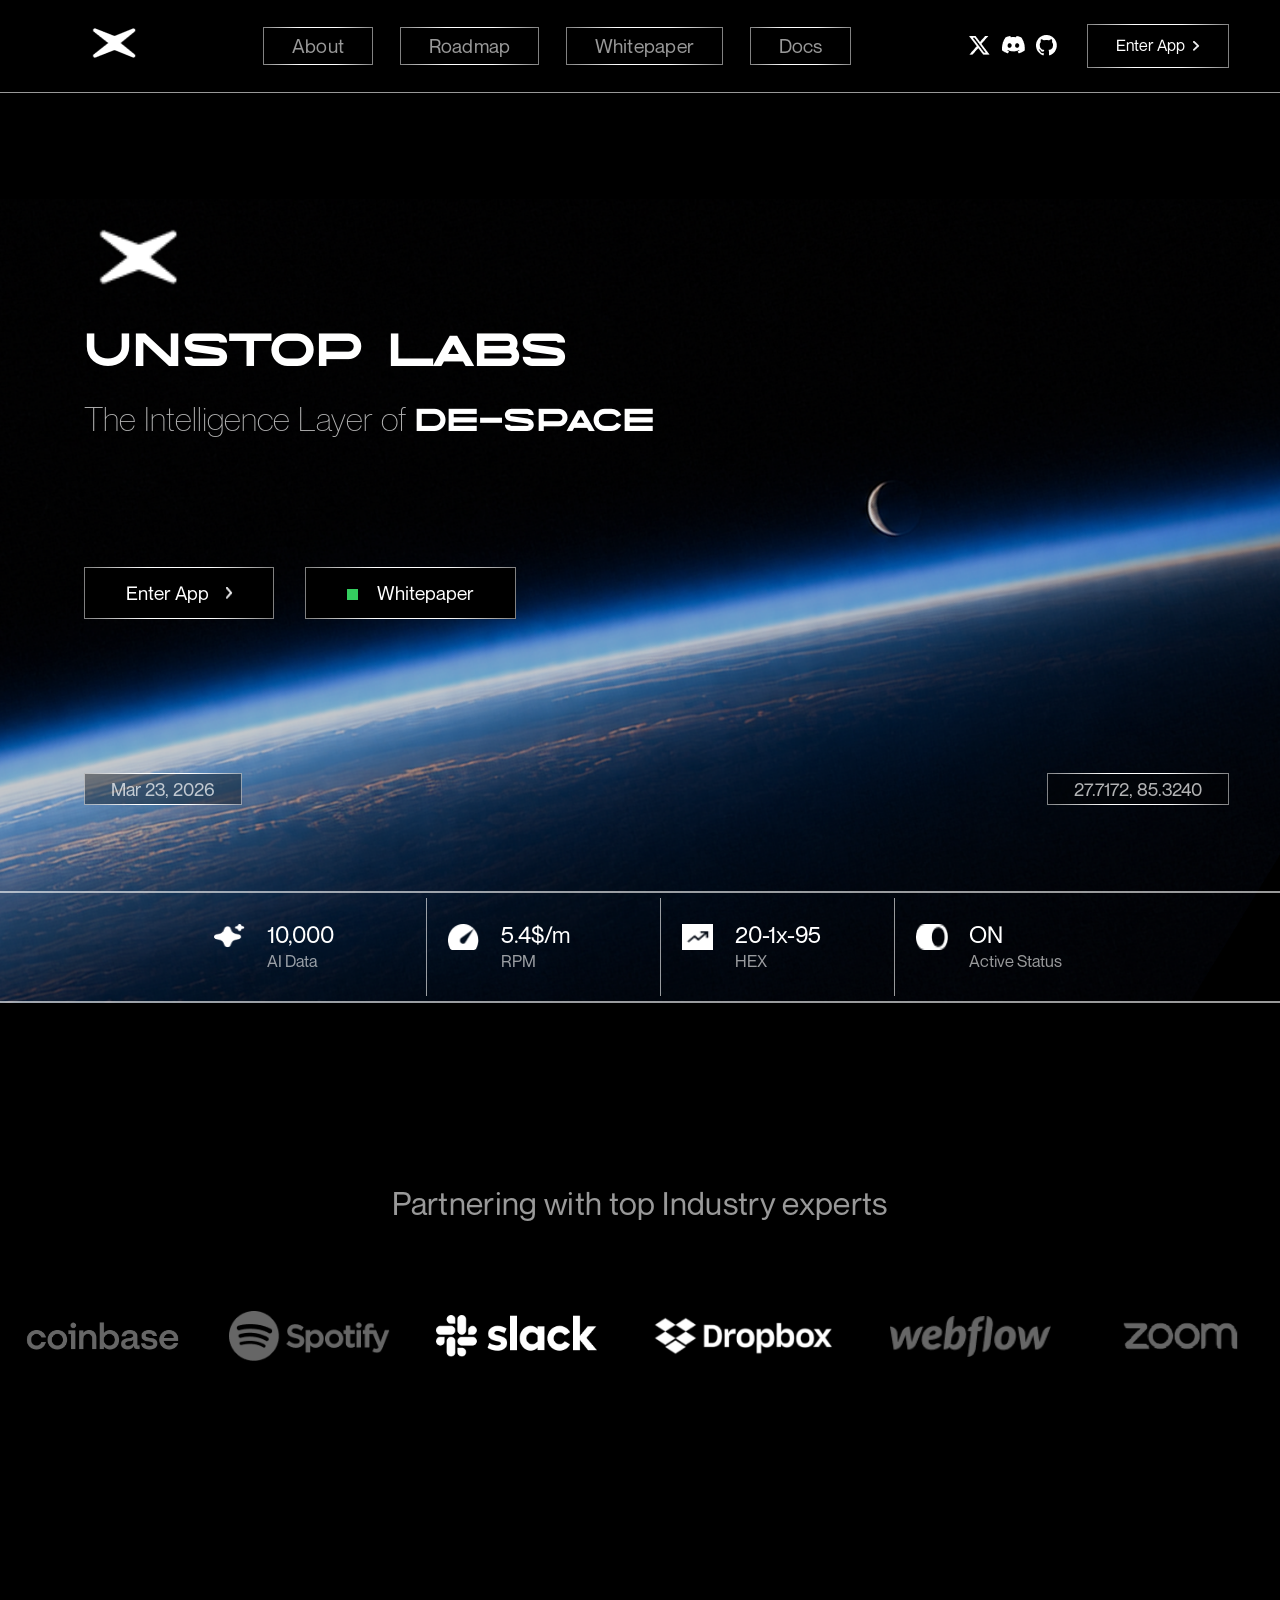
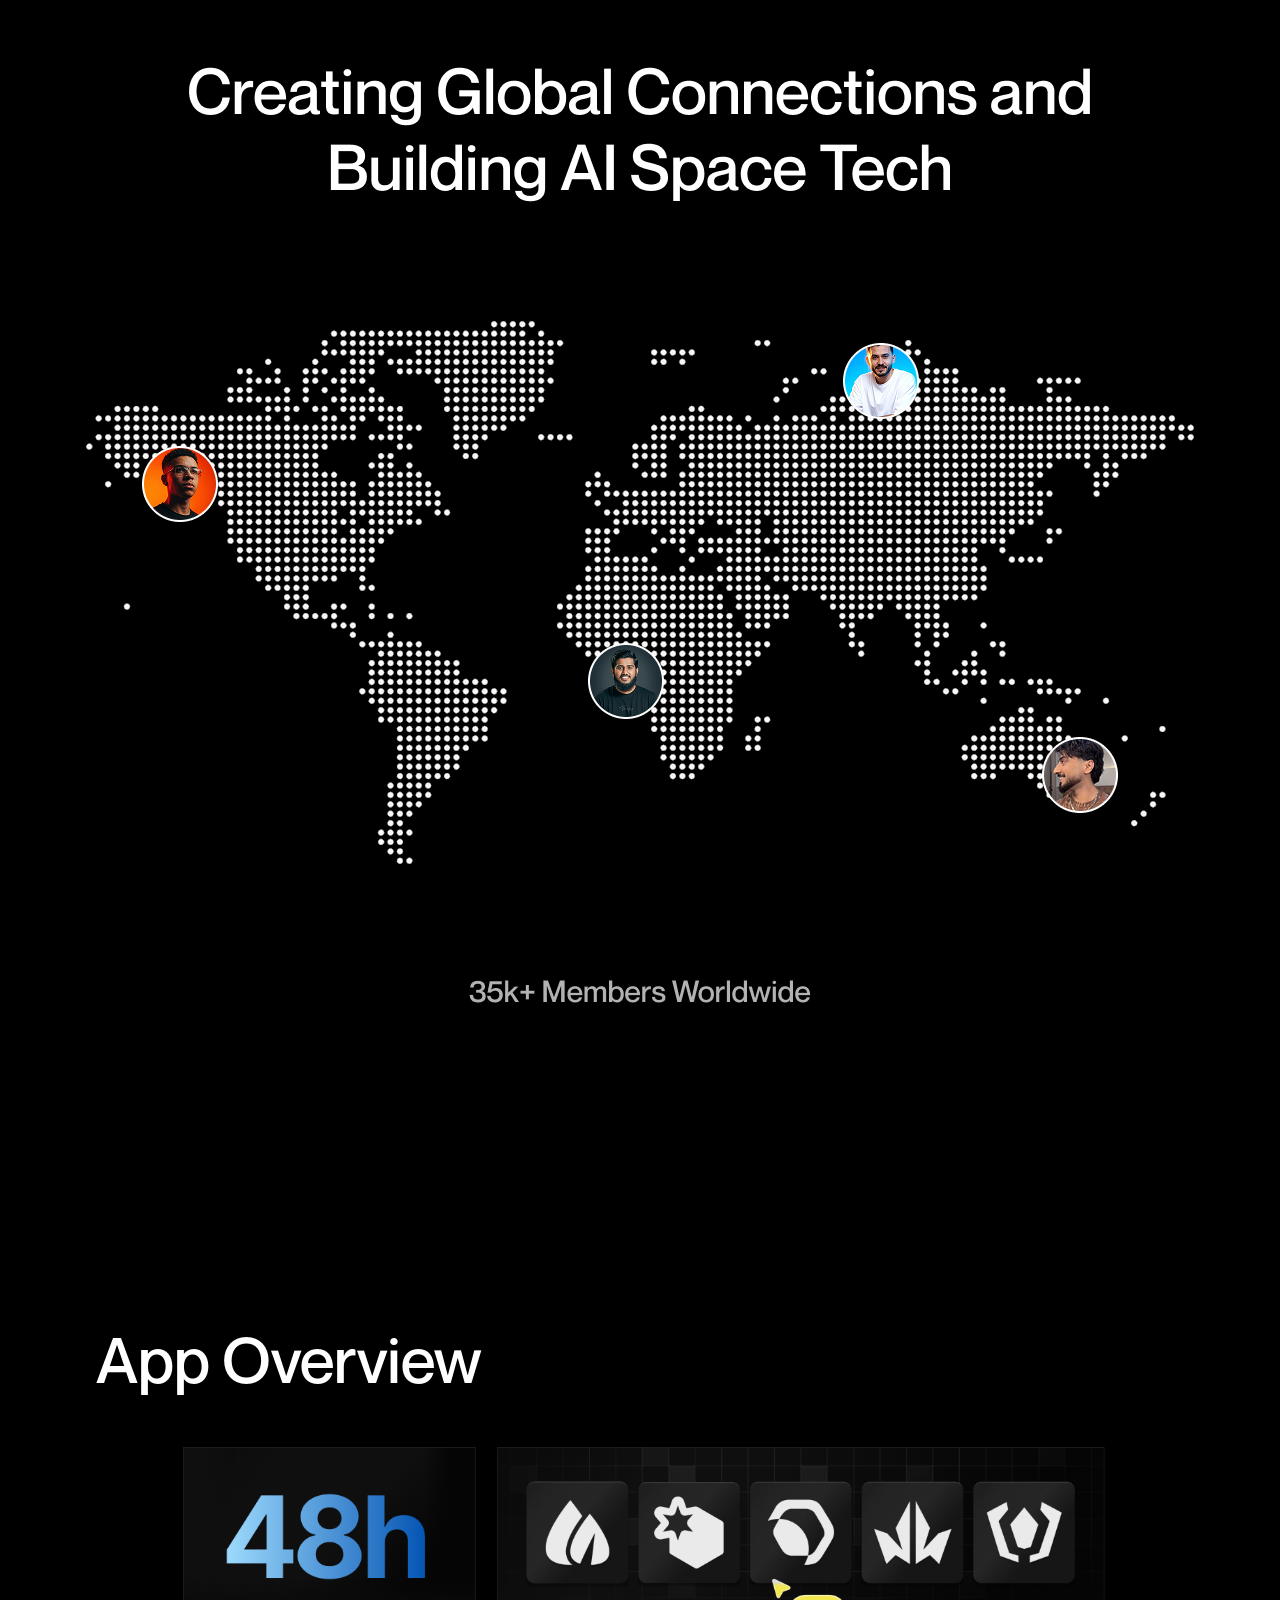
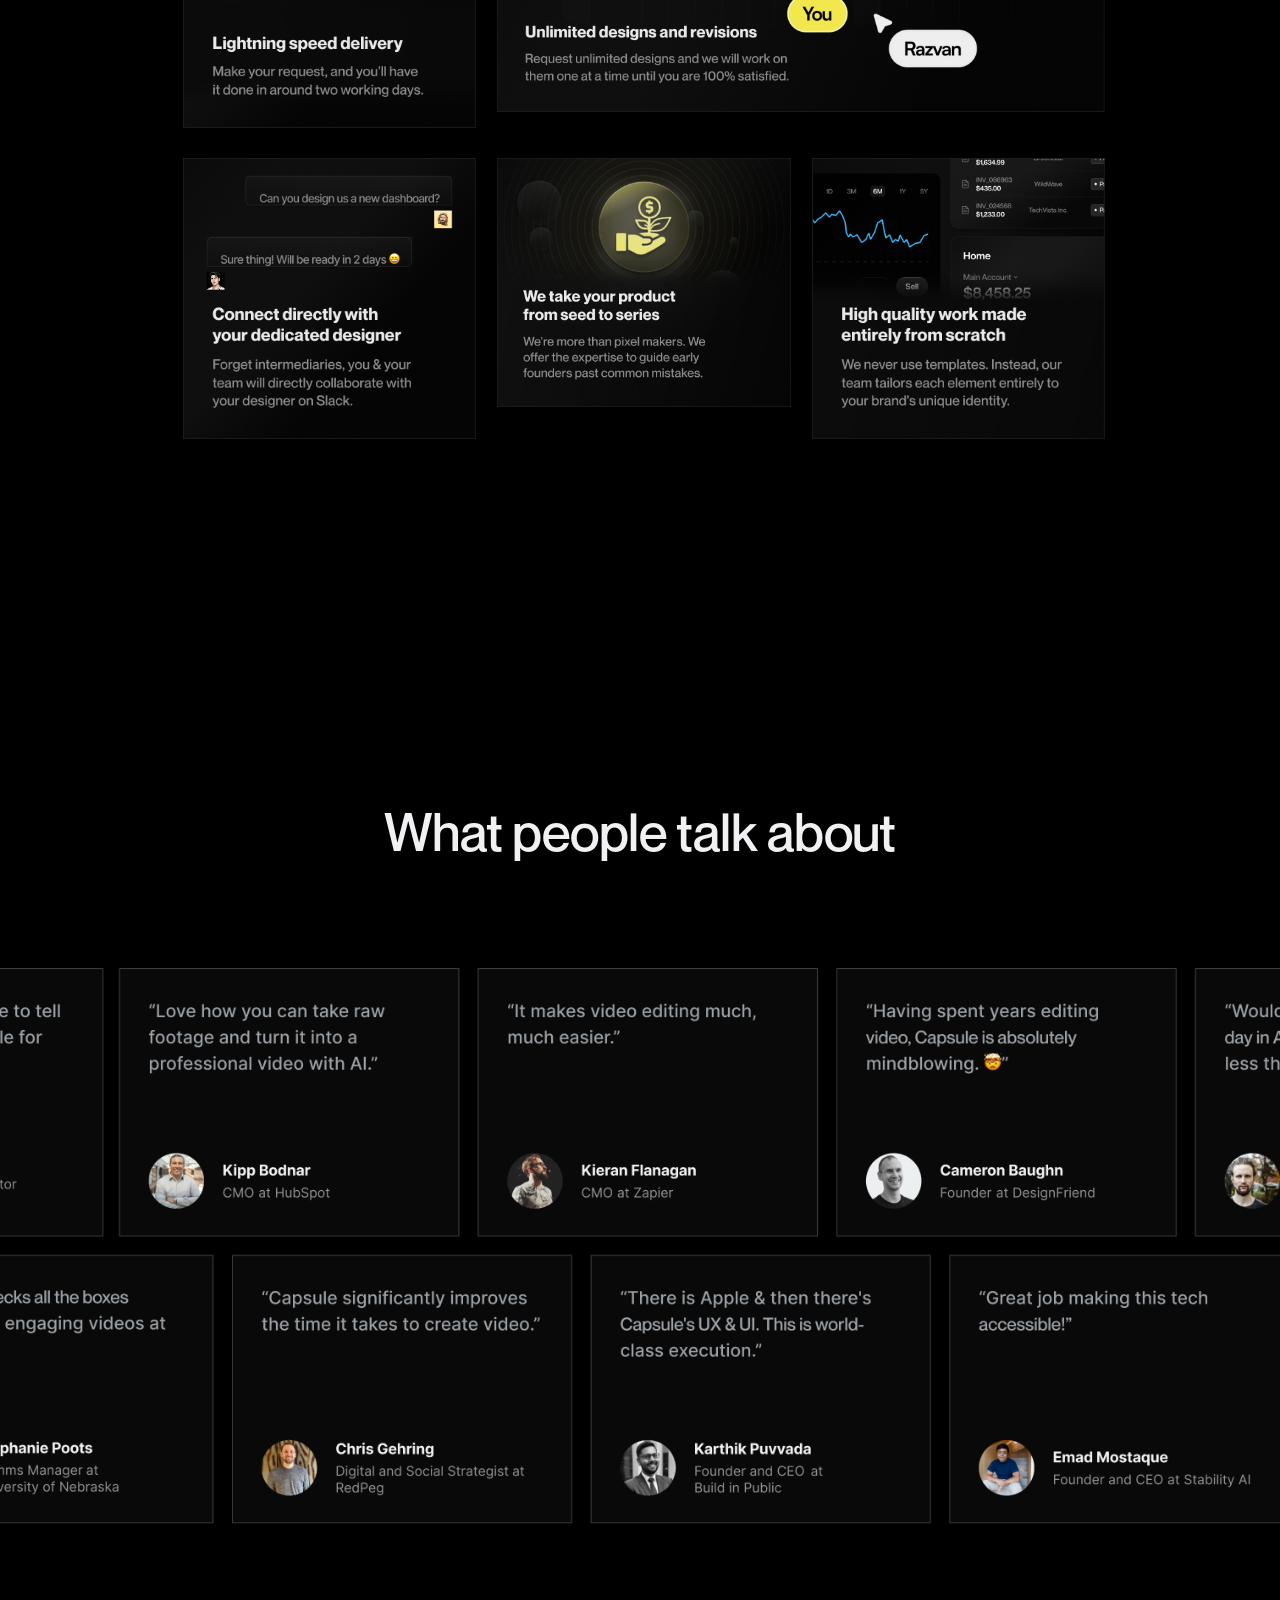
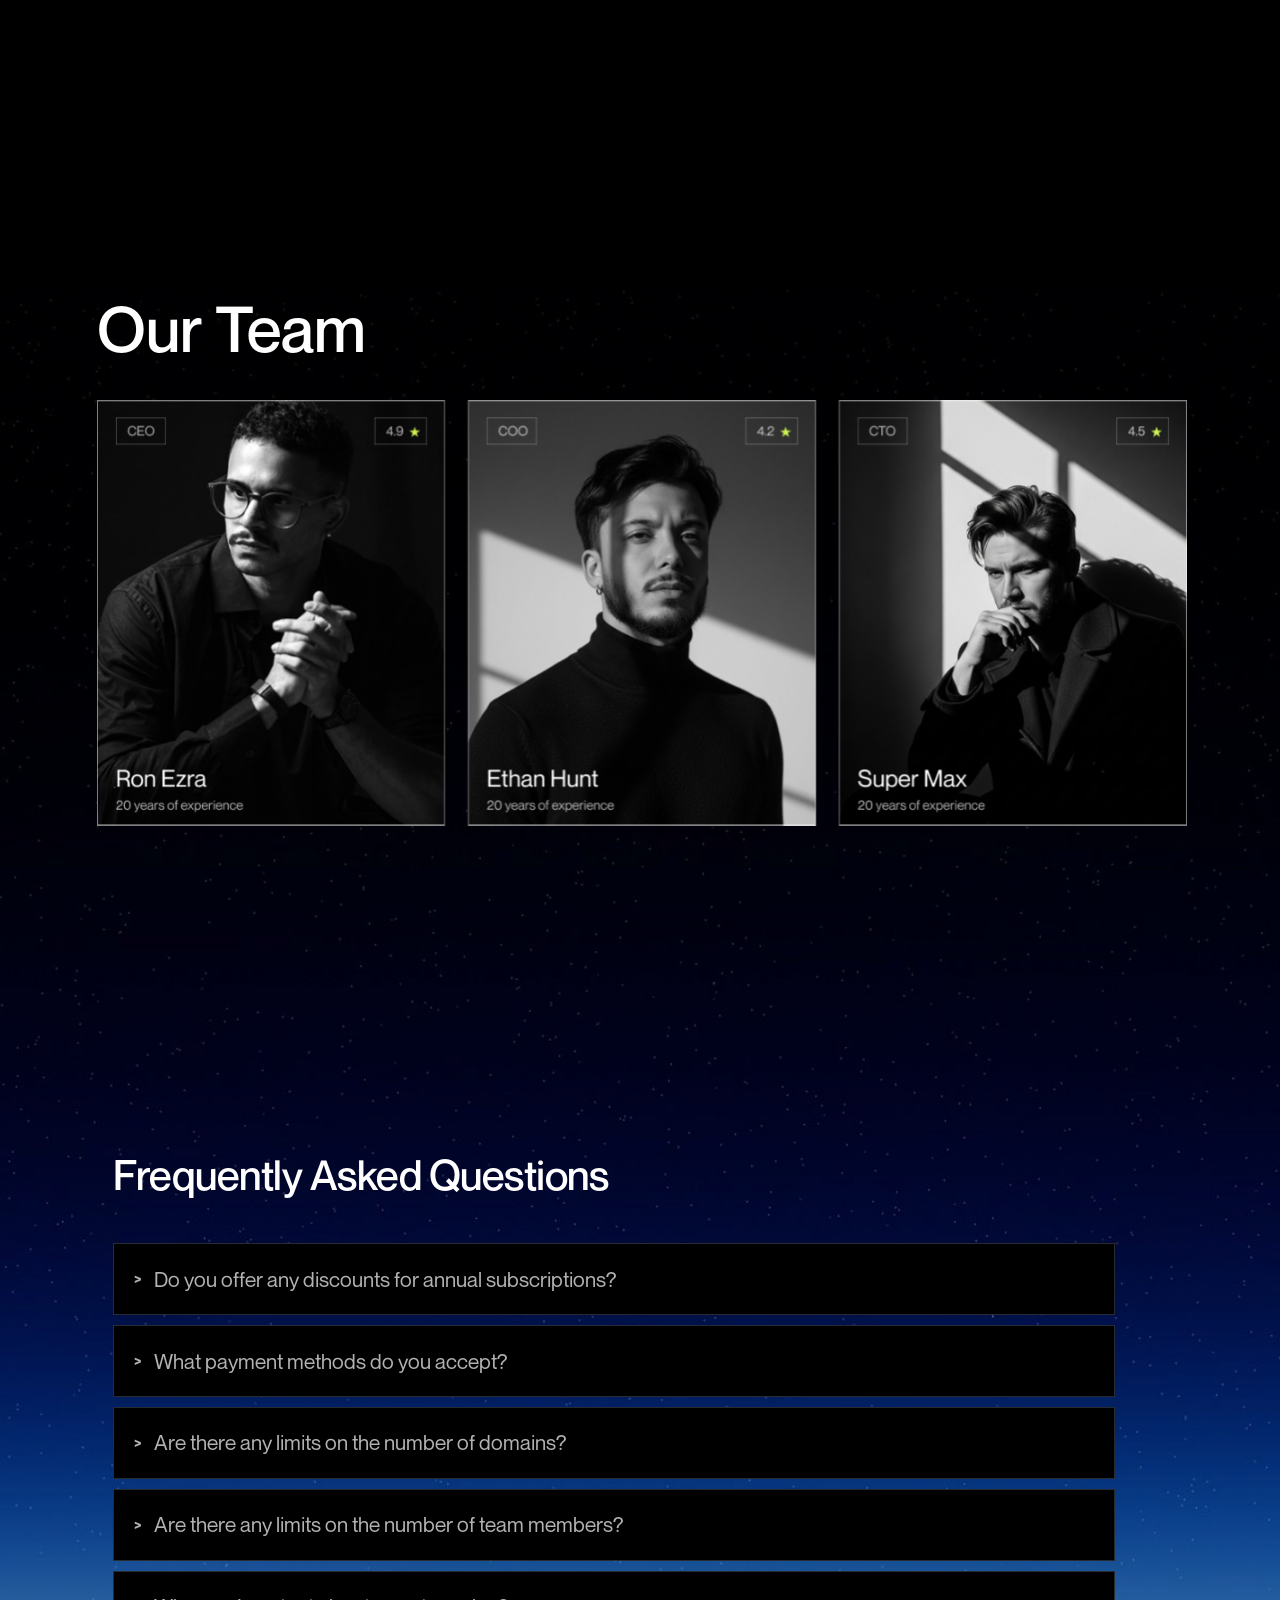
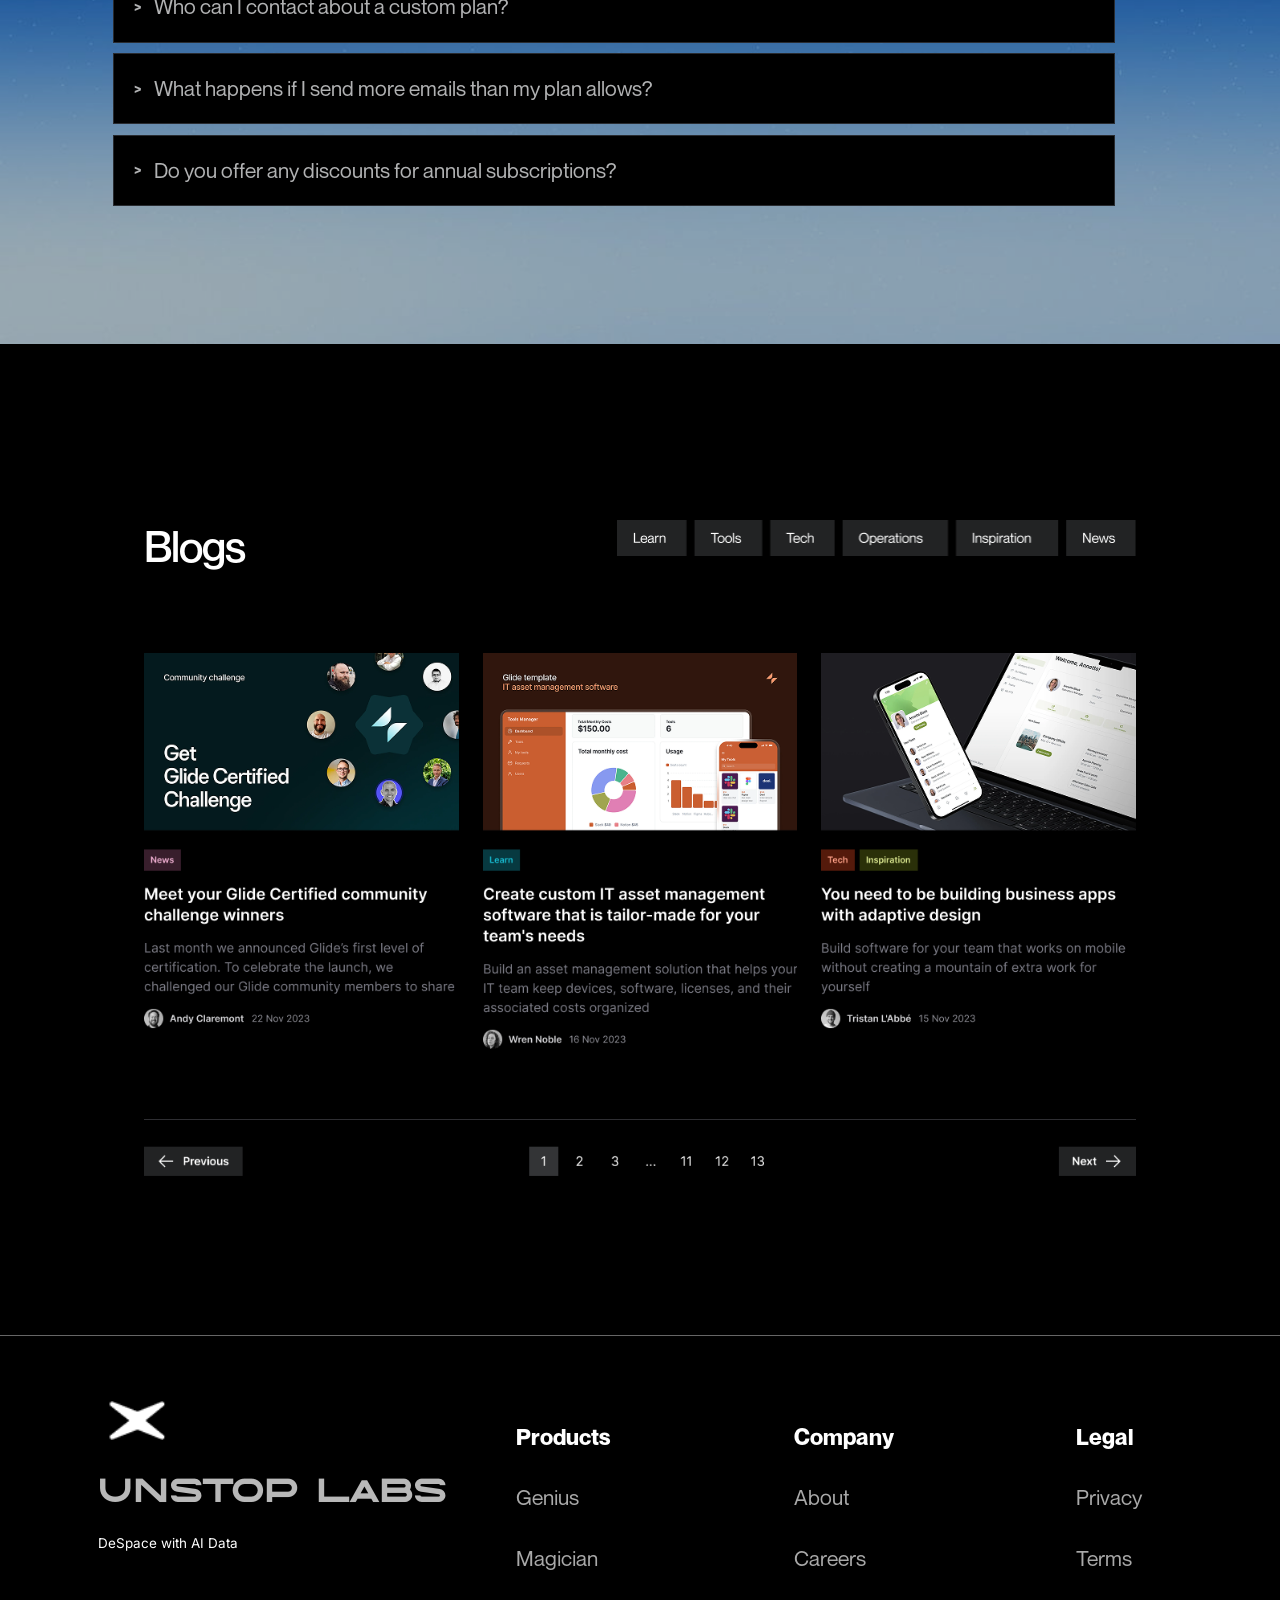
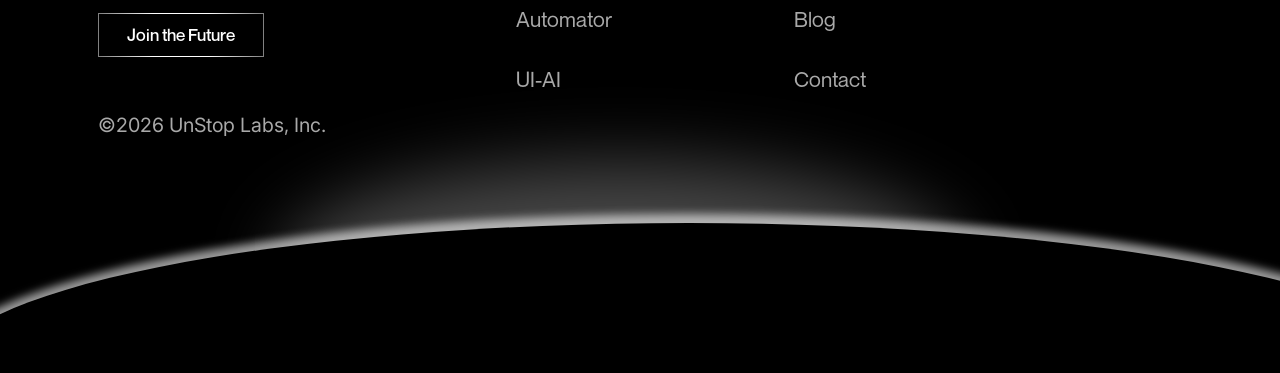
==== index.html @ df46a2b0 "Commit roadmap.html after building for both mobile and large screens" ====
<!doctype html>
<html lang="en">
  <head>
    <meta charset="UTF-8" />
    <meta name="viewport" content="width=device-width, initial-scale=1.0" />
    <link rel="stylesheet" href="./css/fonts.css" />
    <link rel="stylesheet" href="./css/styles.css" />
    <link rel="preconnect" href="https://fonts.googleapis.com" />
    <link rel="preconnect" href="https://fonts.gstatic.com" crossorigin />
    <link
      href="https://fonts.googleapis.com/css2?family=Inter:ital,opsz,wght@0,14..32,100..900;1,14..32,100..900&display=swap"
      rel="stylesheet"
    />
    <title>Unstop Labs</title>
  </head>
  <body>
    <header>
      <nav>
        <div class="nav-mobile">
          <span class="icon-hamburger"
            ><img src="/assets/icons/menu.png" alt=""
          /></span>
          <p class="brand-name">UNSTOP LABS</p>
        </div>
        <div class="nav-desktop">
          <div>
            <img class="logo" src="/assets/icons/logo.png" alt="" />
          </div>

          <ul class="container-link">
            <li class="link"><a href="/about.html">About</a></li>
            <li class="link"><a href="/roadmap.html">Roadmap</a></li>
            <li class="link"><a href="/whitepaper.html">Whitepaper</a></li>
            <li class="link"><a href="/docs.html">Docs</a></li>
          </ul>

          <div class="container-control">
            <ul class="container-social">
              <li>
                <img src="/assets/icons/twitter.png" alt="" />
              </li>
              <li>
                <img src="/assets/icons/discord.png" alt="" />
              </li>
              <li>
                <img src="/assets/icons/github.png" alt="" />
              </li>
            </ul>

            <button>
              <span class="text">Enter App</span>
              <span><img src="/assets/icons/arrow-right.png" alt="" /></span>
            </button>
          </div>
        </div>
      </nav>
    </header>

    <main>
      <section class="section-hero">
        <div class="intro">
          <span>
            <img class="logo" src="/assets/icons/logo.png" alt="" />
          </span>

          <div class="intro-text">
            <p class="brand-name">Unstop Labs</p>
            <h1 class="description m-0">
              <span class="part-first">The Intelligence Layer of </span
              ><span class="part-second">DE-SPACE</span>
            </h1>
          </div>
        </div>

        <div class="container-link">
          <button>
            <span class="text">Enter App</span>
            <img src="/assets/icons/arrow-right.png" alt="" />
          </button>

          <a href="#">
            <span class="rectangle"></span>
            <span class="text">Whitepaper</span>
          </a>
        </div>

        <div class="info">
          <p class="info-date m-0">Mar 23, 2026</p>
          <p class="info-location m-0">27.7172, 85.3240</p>
        </div>

        <hr />
        <div class="data">
          <div class="data-info border-info-bottom">
            <img class="icon-star" src="/assets/icons/star.png" alt="" />
            <div>
              <p class="value">10,000</p>
              <p class="title">AI Data</p>
            </div>
          </div>

          <div class="data-info border-info-left border-info-bottom">
            <img class="icon-meter" src="/assets/icons/meter.png" alt="" />
            <div>
              <p class="value">5.4$/m</p>
              <p class="title">RPM</p>
            </div>
          </div>

          <div class="data-info border-info-left">
            <img class="icon-graph" src="/assets/icons/graph.png" alt="" />
            <div>
              <p class="value">20-1x-95</p>
              <p class="title">HEX</p>
            </div>
          </div>

          <div class="data-info border-info-left">
            <img class="icon-toggle" src="/assets/icons/toggle.png" alt="" />
            <div>
              <p class="value">ON</p>
              <p class="title">Active Status</p>
            </div>
          </div>
        </div>

        <hr />
      </section>

      <section class="info-partners">
        <h2>Partnering with top Industry experts</h2>

        <div class="partners">
          <div>
            <div class="opacity-4">
              <img src="/assets/icons/logo-coinbase.png" alt="" />
            </div>
            <div class="opacity-4">
              <img src="/assets/icons/logo-spotify.png" alt="" />
            </div>
            <div>
              <img src="/assets/icons/logo-slack.png" alt="" />
            </div>
            <div class="logo-dropbox">
              <img src="/assets/icons/logo-dropbox.png" alt="" />
            </div>
            <div class="opacity-4">
              <img src="/assets/icons/logo-webflow.png" alt="" />
            </div>
            <div class="opacity-4">
              <img src="/assets/icons/logo-zoom.png" alt="" />
            </div>
          </div>
        </div>
      </section>

      <section class="info-members">
        <div class="img-container">
          <img src="/assets/images/map-large.png" alt="" />
        </div>
      </section>

      <section class="app-overview">
        <h2>App Overview</h2>

        <div>
          <div class="img-container box-1">
            <img src="/assets/images/image-1.png" alt="" />
          </div>
          <div class="img-container box-2">
            <img src="/assets/images/image-5.png" alt="" />
          </div>
          <div class="img-container box-3">
            <img src="/assets/images/image-2.png" alt="" />
          </div>
          <div class="img-container box-4">
            <img src="/assets/images/image-4.png" alt="" />
          </div>
          <div class="img-container box-5">
            <img src="/assets/images/image-3.png" alt="" />
          </div>
        </div>
      </section>

      <section class="testimonials">
        <h2>What people talk about</h2>

        <div class="img-small">
          <img src="/assets/images/testimonials-mobile.png" alt="" />
        </div>

        <div class="img-large">
          <img src="/assets/images/testimonials-desktop.png" alt="" />
        </div>
      </section>

      <div class="bg-img-container">
        <section class="team">
          <h2>Our Team</h2>

          <div class="img-large">
            <img src="/assets/images/group-desktop.png" alt="" />
          </div>

          <div class="img-small">
            <img src="/assets/images/group-mobile.png" alt="" />
          </div>
        </section>

        <section class="faq">
          <h2>Frequently Asked Questions</h2>

          <div class="questions">
            <details>
              <summary>
                Do you offer any discounts for annual subscriptions?
              </summary>
              <p>
                Lorem ipsum dolor sit amet, consectetur adipiscing elit. In
                accumsan molestie ipsum sed venenatis. Ut nisl nisl, volutpat
                eget rhoncus in, bibendum id urna.
              </p>
            </details>

            <details>
              <summary>What payment methods do you accept?</summary>
              <p>
                Lorem ipsum dolor sit amet, consectetur adipiscing elit. In
                accumsan molestie ipsum sed venenatis. Ut nisl nisl, volutpat
                eget rhoncus in, bibendum id urna.
              </p>
            </details>

            <details>
              <summary>Are there any limits on the number of domains?</summary>
              <p>
                Lorem ipsum dolor sit amet, consectetur adipiscing elit. In
                accumsan molestie ipsum sed venenatis. Ut nisl nisl, volutpat
                eget rhoncus in, bibendum id urna.
              </p>
            </details>

            <details>
              <summary>
                Are there any limits on the number of team members?
              </summary>
              <p>
                Lorem ipsum dolor sit amet, consectetur adipiscing elit. In
                accumsan molestie ipsum sed venenatis. Ut nisl nisl, volutpat
                eget rhoncus in, bibendum id urna.
              </p>
            </details>

            <details>
              <summary>Who can I contact about a custom plan?</summary>
              <p>
                Lorem ipsum dolor sit amet, consectetur adipiscing elit. In
                accumsan molestie ipsum sed venenatis. Ut nisl nisl, volutpat
                eget rhoncus in, bibendum id urna.
              </p>
            </details>

            <details>
              <summary>
                What happens if I send more emails than my plan allows?
              </summary>
              <p>
                Lorem ipsum dolor sit amet, consectetur adipiscing elit. In
                accumsan molestie ipsum sed venenatis. Ut nisl nisl, volutpat
                eget rhoncus in, bibendum id urna.
              </p>
            </details>

            <details>
              <summary>
                Do you offer any discounts for annual subscriptions?
              </summary>
              <p>
                Lorem ipsum dolor sit amet, consectetur adipiscing elit. In
                accumsan molestie ipsum sed venenatis. Ut nisl nisl, volutpat
                eget rhoncus in, bibendum id urna.
              </p>
            </details>
          </div>
        </section>
      </div>

      <section class="blogs">
        <div class="header">
          <h2>Blogs</h2>

          <div class="img-blog-nav">
            <img src="/assets/images/img-blog-nav.png" alt="" />
          </div>
        </div>

        <div class="blogs-img-container">
          <div><img src="/assets/images/blog3.png" alt="" /></div>
          <div><img src="/assets/images/blog2.png" alt="" /></div>
          <div><img src="/assets/images/blog1.png" alt="" /></div>
        </div>

        <div class="img-link">
          <img src="/assets/images/img-num-links.png" alt="" />
        </div>

        <div class="img-link-desktop">
          <img src="/assets/images/img-pagination.png" alt="" />
        </div>
      </section>
    </main>

    <footer>
      <section>
        <div class="brand-info">
          <div>
            <img class="logo" src="/assets/icons/logo.png" alt="" />
          </div>

          <p class="brand-name">UNSTOP Labs</p>
          <p class="intro font-inter">DeSpace with AI Data</p>

          <a href="#" class="link-join">Join the Future</a>
          <p class="info-copyright font-inter">©2026 UnStop Labs, Inc.</p>
        </div>

        <div class="mobile-links">
          <a href="/about">About</a>
          <a href="/roadmap">Roadmap</a>
          <a href="/whitepaper">Whitepaper</a>
          <a href="/docs">Docs</a>
        </div>

        <section class="desktop-links">
          <div>
            <p>Products</p>
            <ul>
              <li><a href="#">Genius</a></li>
              <li><a href="#">Magician</a></li>
              <li><a href="#">Automator</a></li>
              <li><a href="#">UI-AI</a></li>
            </ul>
          </div>

          <div>
            <p>Company</p>
            <ul>
              <li><a href="#">About</a></li>
              <li><a href="#">Careers</a></li>
              <li><a href="#">Blog</a></li>
              <li><a href="#">Contact</a></li>
            </ul>
          </div>

          <div>
            <p>Legal</p>
            <ul>
              <li><a href="#">Privacy</a></li>
              <li><a href="#">Terms</a></li>
            </ul>

            <div>
              <span>
                <img src="" alt="" />
              </span>
              <span>
                <img src="" alt="" />
              </span>
            </div>
          </div>
        </section>
      </section>

      <div class="circle"></div>
      <div class="overlap-circle"></div>
    </footer>
  </body>
</html>
---- css/fonts.css ----
/* Neue Montreal Font Family */
/* Bold */
@font-face {
  font-family: "Neue Montreal";
  src: url("/assets/fonts/NeueMontreal/NeueMontreal-Bold.otf")
    format("opentype");
  font-weight: bold;
  font-style: normal;
  font-display: swap;
}

/* Bold Italic */
@font-face {
  font-family: "Neue Montreal";
  src: url("/assets/fonts/NeueMontreal/NeueMontreal-BoldItalic.otf")
    format("opentype");
  font-weight: bold;
  font-style: italic;
  font-display: swap;
}

/* Italic */
@font-face {
  font-family: "Neue Montreal";
  src: url("/assets/fonts/NeueMontreal/NeueMontreal-Italic.otf")
    format("opentype");
  font-weight: normal;
  font-style: italic;
  font-display: swap;
}

/* Light */
@font-face {
  font-family: "Neue Montreal";
  src: url("/assets/fonts/NeueMontreal/NeueMontreal-Light.otf")
    format("opentype");
  font-weight: 300;
  font-style: normal;
  font-display: swap;
}

/* Light Italic */
@font-face {
  font-family: "Neue Montreal";
  src: url("/assets/fonts/NeueMontreal/NeueMontreal-LightItalic.otf")
    format("opentype");
  font-weight: 300;
  font-style: italic;
  font-display: swap;
}

/* Medium */
@font-face {
  font-family: "Neue Montreal";
  src: url("/assets/fonts/NeueMontreal/NeueMontreal-Medium.otf")
    format("opentype");
  font-weight: 500;
  font-style: normal;
  font-display: swap;
}

/* Medium Italic */
@font-face {
  font-family: "Neue Montreal";
  src: url("/assets/fonts/NeueMontreal/NeueMontreal-MediumItalic.otf")
    format("opentype");
  font-weight: 500;
  font-style: italic;
  font-display: swap;
}

/* Regular */
@font-face {
  font-family: "Neue Montreal";
  src: url("/assets/fonts/NeueMontreal/NeueMontreal-Regular.otf")
    format("opentype");
  font-weight: normal;
  font-style: normal;
  font-display: swap;
}
/* Regular */
@font-face {
  font-family: "EXCRATCH";
  src: url("/assets/fonts/EXCRATCH/EXCRATCH\ Bold.otf")
    format("opentype");
  font-weight: bold;
  font-style: normal;
  font-display: swap;
}
---- css/styles.css ----
*,
*::before,
*::after {
  box-sizing: border-box;
}

:root {
  font-size: 10px;
  --font-primary: "Neue Montreal", sans-serif;
  --font-secondary: "EXCRATCH", sans-serif;

  --color-white: rgba(255, 255, 255, 1);
  --color-black: rgba(0, 0, 0, 1);
}

body {
  background-color: var(--color-black);
  color: var(--color-white);
  margin: 0;
  padding: 0;
  font-family: var(--font-primary);
}

/* header start */
header {
  border-width: 0 0 0.6px 0;
  border-style: solid;
  border-color: rgba(255, 255, 255, 0.6);
  padding: 25px 19px;
}

.nav-mobile {
  display: flex;
  align-items: center;
  gap: 12px;
}

.nav-desktop {
  display: none;
}

nav .icon-hamburger {
  cursor: pointer;
}

nav ul {
  list-style-type: none;
  padding: 0;
  margin: 0;
}

.brand-name {
  font-family: var(--font-secondary);
  font-weight: bold;
  font-size: 2rem;
  color: var(--color-white);
  margin: 0;
}

nav .logo {
  width: 61.02px;
  height: 38.01px;
}

nav .container-link,
.container-social,
.container-control {
  display: flex;
  align-items: center;
}

nav .container-social {
  gap: 21.4px;
}
nav .container-link {
  gap: 26.88px;
}
nav .container-social {
  gap: 11.46px;
}
nav .container-control {
  gap: 30px;
}

nav .link a,
.container-control button,
.section-hero button,
.section-hero .container-link a,
.section-hero .info p,
footer a {
  font: var(--font-primary);
  padding: 6.49px 27.81px;
  border: 0.43px solid;
  border-image: linear-gradient(
      to right,
      rgba(255, 255, 255, 0.5),
      rgba(255, 255, 255, 1),
      rgba(255, 255, 255, 1),
      rgba(255, 255, 255, 0.5)
    )
    1;
}

nav .link a {
  text-decoration: none;
  font-size: 1.946rem;
  letter-spacing: 0.23px;
  color: rgba(255, 255, 255, 0.6);
}

.container-control button {
  font-size: 1.609rem;
  color: var(--color-white);
  background-color: transparent;
  line-height: 29.07px;
}

.container-control button .text,
.section-hero .container-link button .text {
  margin-right: 5px;
}

/* header end */

/* Main Section Start */

/* Hero Section */

.section-hero {
  margin: 32px 0 93px;
  background-image: url("/assets/images/space.png");
  background-repeat: no-repeat;
  background-size: cover;
  background-position: center top 0px;
}

.section-hero .logo {
  width: 66px;
  height: 41.11px;
}

.section-hero .brand-name {
  display: none;
  font-size: 4.887rem;
}

.section-hero .description {
  font-size: 3.333rem;
  display: flex;
  flex-direction: column;
  gap: 16px;
}

.section-hero .part-first {
  font-weight: 300;
  color: rgba(255, 255, 255, 0.7);
}

.section-hero .part-second {
  font-family: var(--font-secondary);
  font-weight: bold;
}

.section-hero .intro,
.section-hero .container-link,
.section-hero > .info {
  padding-left: 22px;
  padding-right: 22px;
}

.section-hero > .info {
  display: flex;
  justify-content: space-between;
  padding-top: 0;
  padding-bottom: 0;
  margin-bottom: 58.91px;
}

.section-hero .container-link {
  display: flex;
  gap: 13.3px;
  margin-top: 56px;
  margin-bottom: 109px;
  padding-top: 0;
  padding-bottom: 0;
}

.section-hero .intro-text {
  display: flex;
  flex-direction: column;
  gap: 23.18px;
  margin-top: 35.37px;
}

.section-hero .container-link button {
  margin-right: 13.3px;
  display: flex;
  gap: 12.66px;
  justify-content: center;
  align-items: center;
}

.section-hero .container-link a,
footer a {
  display: inline-block;
  text-decoration: none;
}

.section-hero .container-link button,
.section-hero .container-link a,
footer a {
  color: var(--color-white);
  background-color: transparent;
  font-size: 1.31rem;
  line-height: 2.418rem;
  padding: 5.27px 27.79px;
  border-width: 0.38px;
}

.section-hero .container-link button,
.section-hero .container-link a {
  background-color: var(--color-black);
}

.section-hero button img {
  width: 6.29px;
  height: 12.16px;
}

.section-hero .info p {
  font-size: 1.229rem;
  background-color: rgba(0, 0, 0, 0.4);
  color: rgba(255, 255, 255, 0.7);

  padding: 2.68px 16.69px;
  border-width: 0.37px;
}

.rectangle {
  display: inline-block;
  background-color: rgba(52, 206, 95, 1);
  border: none;
  margin-right: 14.9px;
  width: 7.51px;
  height: 7.51px;
}

.data,
.data .data-info {
  display: flex;
}

hr {
  border: 0.4px solid rgba(255, 255, 255, 0.6);
}

.data {
  justify-content: center;
  margin: 0 auto;
  gap: 40px;
  flex-wrap: wrap;
  gap: 0;
}

.data-info {
  gap: 21.93px;
  padding: 0 21.55px;
  padding-top: 21.55px;
  padding-bottom: 25.28px;

  flex: 50%;
}

.data-info img {
  margin-top: 4px;
}

.icon-star {
  width: 28.39px;
  height: 28.39px;
}

.icon-meter {
  width: 28.49px;
  height: 22.82px;
}

.icon-graph {
  width: 22.82px;
  height: 22.82px;
}

.icon-toggle {
  width: 30.81px;
  height: 16.43px;
}

.data-info div {
  display: flex;
  flex-direction: column;
  gap: 2.56px;
}

.data-info div p {
  margin: 0;
}

.data-info .value {
  font-size: 2.122rem;
}

.data-info .title {
  font-size: 1.516rem;
  color: rgba(255, 255, 255, 0.6);
}

.border-info-left {
  border-left: 0.52px solid rgba(255, 255, 255, 0.6);
}
.border-info-bottom {
  border-bottom: 0.52px solid rgba(255, 255, 255, 0.6);
}

/* Partner Section */

.info-partners > h2 {
  color: rgba(255, 255, 255, 0.6);
  letter-spacing: 0.35px;
  text-align: center;
  font-size: 11.51px;
  margin-top: 0;
  line-height: 9.98px;
  margin-bottom: 33.69px;
  font-weight: 400;
}

.partners {
  padding: 0 22px;
}

.partners > div {
  display: flex;
  align-items: center;
  justify-content: space-between;
  gap: 42.82px;
  overflow-x: auto;
}

.info-partners .partners > div > div {
  min-width: 72px;
  max-width: 72px;
}

.info-partners .partners .logo-dropbox {
  min-width: 100px;
  max-width: 100px;
}

.info-partners div img {
  width: 100%;
}

/* Members Section */

.info-members {
  margin-top: 124.86px;
  margin-bottom: 81.2px;
}

.img-container {
  width: 100%;
  text-align: center;
}

.img-container img {
  max-width: 100%;
}

/* App Overview  */

.app-overview {
  padding: 0 32px;
}

.app-overview > h2 {
  font-weight: 500;
  font-size: 2.907rem;
  margin-top: 0;
  margin-bottom: 24px;
  margin-left: 7px;
}

.app-overview > div {
  padding: 0 10px;
  display: grid;
  grid-template-columns: 1fr 1fr;
  grid-template-rows: auto;
  grid-template-areas:
    "box1 box2"
    "box3 box3"
    "box4 box5";
  column-gap: 12.84px;
  row-gap: 11.61px;
}

.app-overview .img-container img {
  width: 100%;
}

.app-overview .box-1 {
  grid-area: box1;
}

.app-overview .box-2 {
  grid-area: box2;
}

.app-overview .box-3 {
  grid-area: box3;
}

.app-overview .box-4 {
  grid-area: box4;
}

.app-overview .box-5 {
  grid-area: box5;
}

/* Testimonials Section */

.testimonials > h2 {
  font-weight: 500;
  font-size: 2.907rem;
  color: rgba(241, 241, 243, 1);
  text-align: center;
  margin-top: 78.07px;
  margin-bottom: 39px;
}

.img-large {
  display: none;
}

.testimonials img {
  width: 100%;
}

/* Team section */

.team {
  padding: 0 24px;
}

.team > h2 {
  font-size: 2.907rem;
  font-weight: 500;
  margin: 79px 0 24px;
}

.team img {
  width: 100%;
}

/* FAQ Section */

.faq {
  padding: 0 24px 61px 20px;
}

.faq > h2 {
  font-weight: 500;
  margin-top: 104.16px;
  margin-bottom: 28px;
  font-size: 2.907rem;
}

details {
  margin-bottom: 10.1px;
  background-color: var(--color-black);
  border: 0.65px solid rgba(212, 228, 254, 0.19);
  padding: 11.13px;
}

details > p {
  font-size: 1rem;
}

details > summary {
  list-style: none;
  cursor: pointer;
  position: relative;
  padding-left: 20px;

  font-size: 1.132rem;
  line-height: 15.71px;
  color: rgba(252, 253, 255, 0.7);
}

/* Remove default arrow for WebKit browsers */
details > summary::-webkit-details-marker {
  display: none;
}

/* Fixed version with position properties */
details > summary::before {
  content: ">";
  position: absolute;
  left: 0;
  top: 50%;
  transform: translateY(-50%);
  transition: transform 0.2s ease;
  font-weight: 700;
  font-size: 1rem;
}

details[open] > summary::before {
  transform: translateY(-50%) rotate(90deg);
}

.bg-img-container {
  visibility: none;
}

/* Blogs Section */

.blogs {
  padding: 0 24px 173.86px;
}

.blogs h2 {
  font-weight: 500;
  margin-top: 0;
  font-size: 2.907rem;
  margin-bottom: 39px;
}

.blogs-img-container {
  display: flex;
  gap: 9.88px;
  overflow: hidden;
}

.blogs .img-link {
  width: 171px;
  margin-top: 52.61px;
}

.blogs .img-link-desktop {
  display: none;
}

.blogs img {
  width: 100%;
}

.blogs-img-container > div {
  flex: 1 0 161px;
}

.img-blog-nav {
  display: none;
}

/* Main Section End */

/* Footer Section */

footer {
  border-top: 0.51px solid rgba(255, 255, 255, 0.4);
  padding-top: 39px;
  padding-left: 28px;
  padding-right: 21.32px;
  position: relative;
  overflow: hidden;
}

footer section {
  display: flex;
  justify-content: space-between;
}

footer .brand-info {
  flex: 4;
}

footer .logo {
  width: 46.9px;
  height: 29.22px;
}

footer .brand-name {
  margin-top: 16.81px;
  margin-bottom: 14.38px;
  color: rgba(255, 255, 255, 0.72);
  font-weight: 500;
  font-size: 2.086rem;
  line-height: 21.57px;
}

footer .intro {
  font-size: 1.348rem;
}

footer a {
  font-size: 1.016rem;
  line-height: 18.76px;
}

footer .link-join {
  background-color: var(--color-black);
  margin-top: 28.92px;
}

footer .mobile-links {
  display: flex;
  flex-direction: column;
  align-items: flex-end;
  gap: 26px;
  flex: 1.2;
}

footer .mobile-links a {
  border-width: 0.23px;
  padding: 3.46px 17.79px;
  text-align: center;
  flex: 0 0 auto;
}

footer .circle {
  margin: 0 auto;
  width: 65%;
  height: 209.34px;
  border-radius: 50%;
  background-color: rgba(70, 70, 70, 1);
  filter: blur(35px);
}

footer .overlap-circle {
  width: 117%;
  height: 300px;
  background: var(--color-black);
  border-radius: 50%;
  position: absolute;
  bottom: -150px;
  left: -60px;
  right: 0;
  box-shadow: 0 0 8px 9px rgba(255, 255, 255, 0.6);
}

.desktop-links {
  display: none;
}

.info-copyright {
  display: none;
}

/* Footer Section End */

/* Utilities */
.m-0 {
  margin: 0;
}
.opacity-4 {
  opacity: 0.4;
}
.opacity-3 {
  opacity: 0.3;
}
.font-inter {
  font-family: "Inter", sans-serif;
  font-optical-sizing: auto;
  font-style: normal;
}

@media screen and (min-width: 395px) {
  .img-small {
    display: none;
  }
  .img-large {
    display: block;
  }
}

@media screen and (min-width: 1050px) {
  header {
    padding: 23.99px 51px 23.99px 83.99px;
  }
  .nav-mobile {
    display: none;
  }
  .nav-desktop {
    display: flex;
    justify-content: space-between;
  }

  .section-hero {
    margin: 106px 0 187px;
  }

  .section-hero .logo {
    width: 109.87px;
    height: 68.44px;
  }

  .section-hero .brand-name {
    display: block;
  }

  .section-hero .description {
    font-size: 5.964rem;
    font-size: 3.333rem;
    display: block;
  }

  .section-hero .container-link {
    margin-top: 79.74px;
    margin-bottom: 106.02px;
    gap: 17.88px;
  }

  .section-hero > .info {
    margin-bottom: 62px;
  }

  .data {
    flex-wrap: nowrap;
    gap: 40px;
    width: 70%;
  }

  .section-hero .intro,
  .section-hero .container-link,
  .section-hero > .info {
    padding: 23.99px 51px 23.99px 83.99px;
  }

  .section-hero .container-link button,
  .section-hero .container-link a {
    font-size: 1.918rem;
    padding: 7.72px 40.68px;
    line-height: 35.4px;
    border-width: 0.55px;
  }

  .section-hero .info p {
    font-size: 1.836rem;
    padding: 4px 26px;
    border-width: 0.55px;
  }

  .rectangle {
    width: 11px;
    height: 11px;
  }

  .data-info .value {
    font-size: 2.325rem;
  }

  .data-info .title {
    font-size: 1.661rem;
  }

  .data-info img {
    width: 31.12px;
    height: 26px;
  }

  .border-info-bottom {
    border-bottom: none;
  }

  .icon-star {
    width: 31.11px;
    height: 31.11px;
  }

  .icon-meter {
    width: 31.22px;
    height: 25.01px;
  }

  .icon-graph {
    width: 25.01px;
    height: 25.01px;
  }

  .icon-toggle {
    width: 33.76px;
    height: 18px;
  }

  .info-partners > h2 {
    line-height: 27.75px;
    font-size: 3.2rem;
    margin-top: 0;
    margin-bottom: 93.51px;
  }

  .info-partners .partners > div > div {
    min-width: 161px;
    max-width: 161px;
  }

  .info-partners .partners .logo-dropbox {
    min-width: 200px;
    max-width: 200px;
  }

  .info-members {
    margin-top: 289px;
    margin-bottom: 310px;
  }

  .app-overview {
    padding: 0 89px;
  }

  .app-overview > h2 {
    font-size: 6.338rem;
    margin-bottom: 50px;
    padding: 0;
  }

  .app-overview > div {
    grid-template-columns: 1fr 1fr 1fr;
    grid-template-rows: auto;
    grid-template-areas:
      "box1 box3 box3"
      "box5 box4 box2";
    column-gap: 20.81px;
    row-gap: 28px;
    padding-left: 94px;
    padding-right: 86px;
  }

  .testimonials > h2 {
    font-size: 5.263rem;
    line-height: 54.6px;
    letter-spacing: -0.55px;
    margin-top: 364px;
    margin-bottom: 108.82px;
  }

  .team {
    padding: 0 93px 0 97px;
  }

  .team > h2 {
    font-size: 6.338rem;
    margin: 364px 0 34px;
  }

  .faq {
    padding: 0 164.71px 127.82px 113px;
  }

  .faq > h2 {
    font-size: 4.152rem;
    line-height: 56.82px;
    letter-spacing: -0.5px;
    margin-top: 319.52px;
    margin-bottom: 39.15px;
  }

  details {
    padding: 20.34px;
  }

  details > summary {
    font-size: 2.1rem;
    line-height: 29.14px;
  }

  details > summary::before {
    font-size: 1.5rem;
  }

  details > p {
    font-size: 1.8rem;
  }

  .bg-img-container {
    visibility: visible;
    position: relative;
    z-index: 1;
  }

  .bg-img-container::before {
    content: "";
    position: absolute;
    top: 0;
    left: 0;
    right: 0;
    bottom: 0;
    background-image: url("/assets/images/bg-image.png");
    background-size: cover;
    background-position: 20%;
    opacity: 0.7;
    z-index: -1;
  }

  .blogs {
    padding: 176px 144px 132px;
  }

  .blogs-img-container {
    gap: 24px;
  }

  .blogs h2 {
    font-size: 4.33rem;
    line-height: 52.8px;
    letter-spacing: -0.96px;
    margin-bottom: 80px;
  }

  .blogs .header {
    display: flex;
    justify-content: space-between;
  }

  .img-blog-nav {
    display: block;
    width: 519.5px;
  }

  .blogs .img-link {
    display: none;
  }

  .blogs .img-link-desktop {
    display: block;
    margin-top: 68.2px;
  }

  footer {
    padding-left: 98px;
    padding-right: 138.05px;
    padding-top: 60px;
  }

  footer .brand-info {
    flex: 2;
  }

  footer .logo {
    width: 78.98px;
    height: 49.2px;
  }

  footer .brand-name {
    font-size: 3.513rem;
    line-height: 1;
    margin-top: 28.33px;
    margin-bottom: 24.22px;
  }

  footer .link-join {
    font-size: 1.711rem;
    line-height: 31.59px;
    font-weight: 500;
    margin-top: 48.71px;
  }

  footer .mobile-links {
    display: none;
  }

  .desktop-links {
    display: flex;
    flex: 3;
  }

  .desktop-links p {
    font-weight: 700;
    font-size: 2.27rem;
    line-height: 36.32px;
  }

  .desktop-links ul {
    list-style-type: none;
    margin: 0;
    padding: 0;
  }

  .desktop-links a,
  .desktop-links p {
    margin-bottom: 24.39px;
  }

  .desktop-links a {
    font-size: 2.119rem;
    line-height: 36.32px;
    color: rgba(169, 169, 169, 1);
    border: none;
    padding: 0;
  }

  .info-copyright {
    display: block;
    font-size: 1.968rem;
    line-height: 36.32px;
    color: rgba(169, 169, 169, 1);
    margin-top: 50.28px;
  }
}

@media screen and (min-width: 1700px) {
  .section-hero {
    background-position: center top -250px;
  }
}
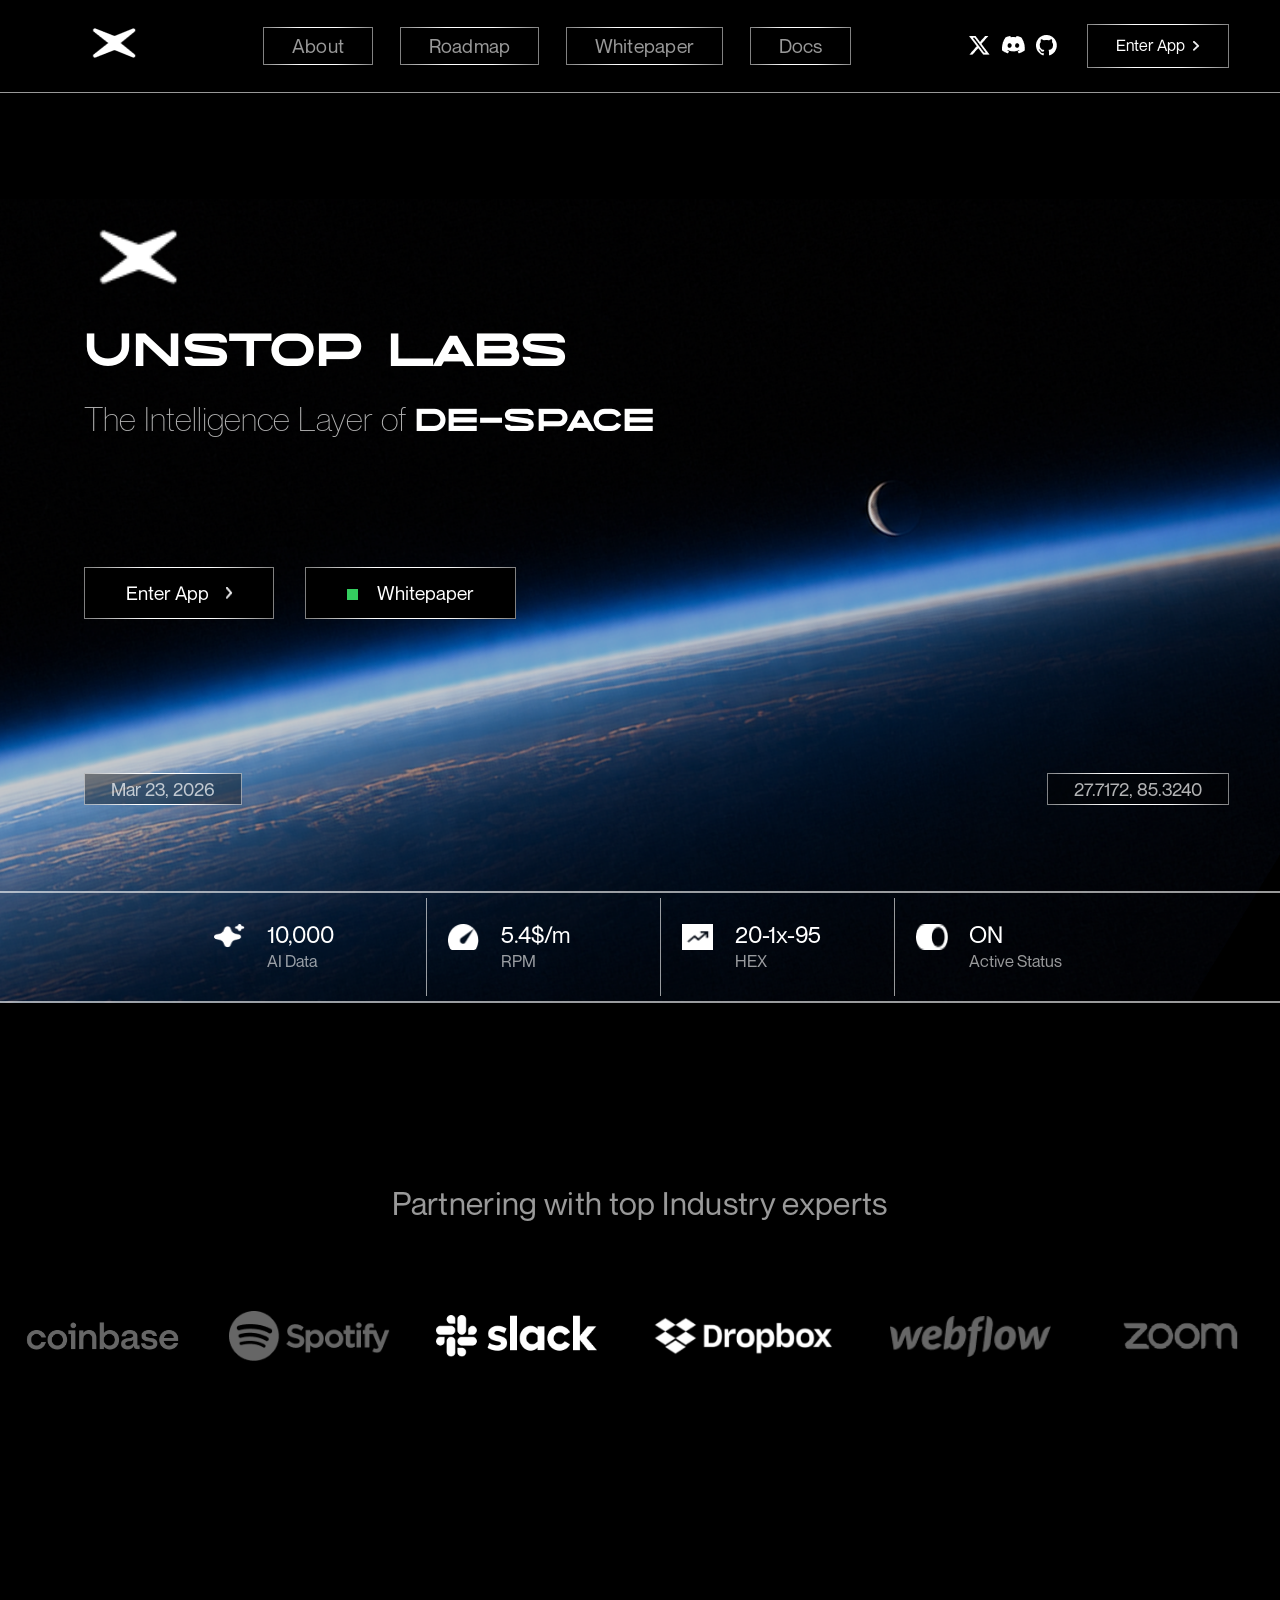
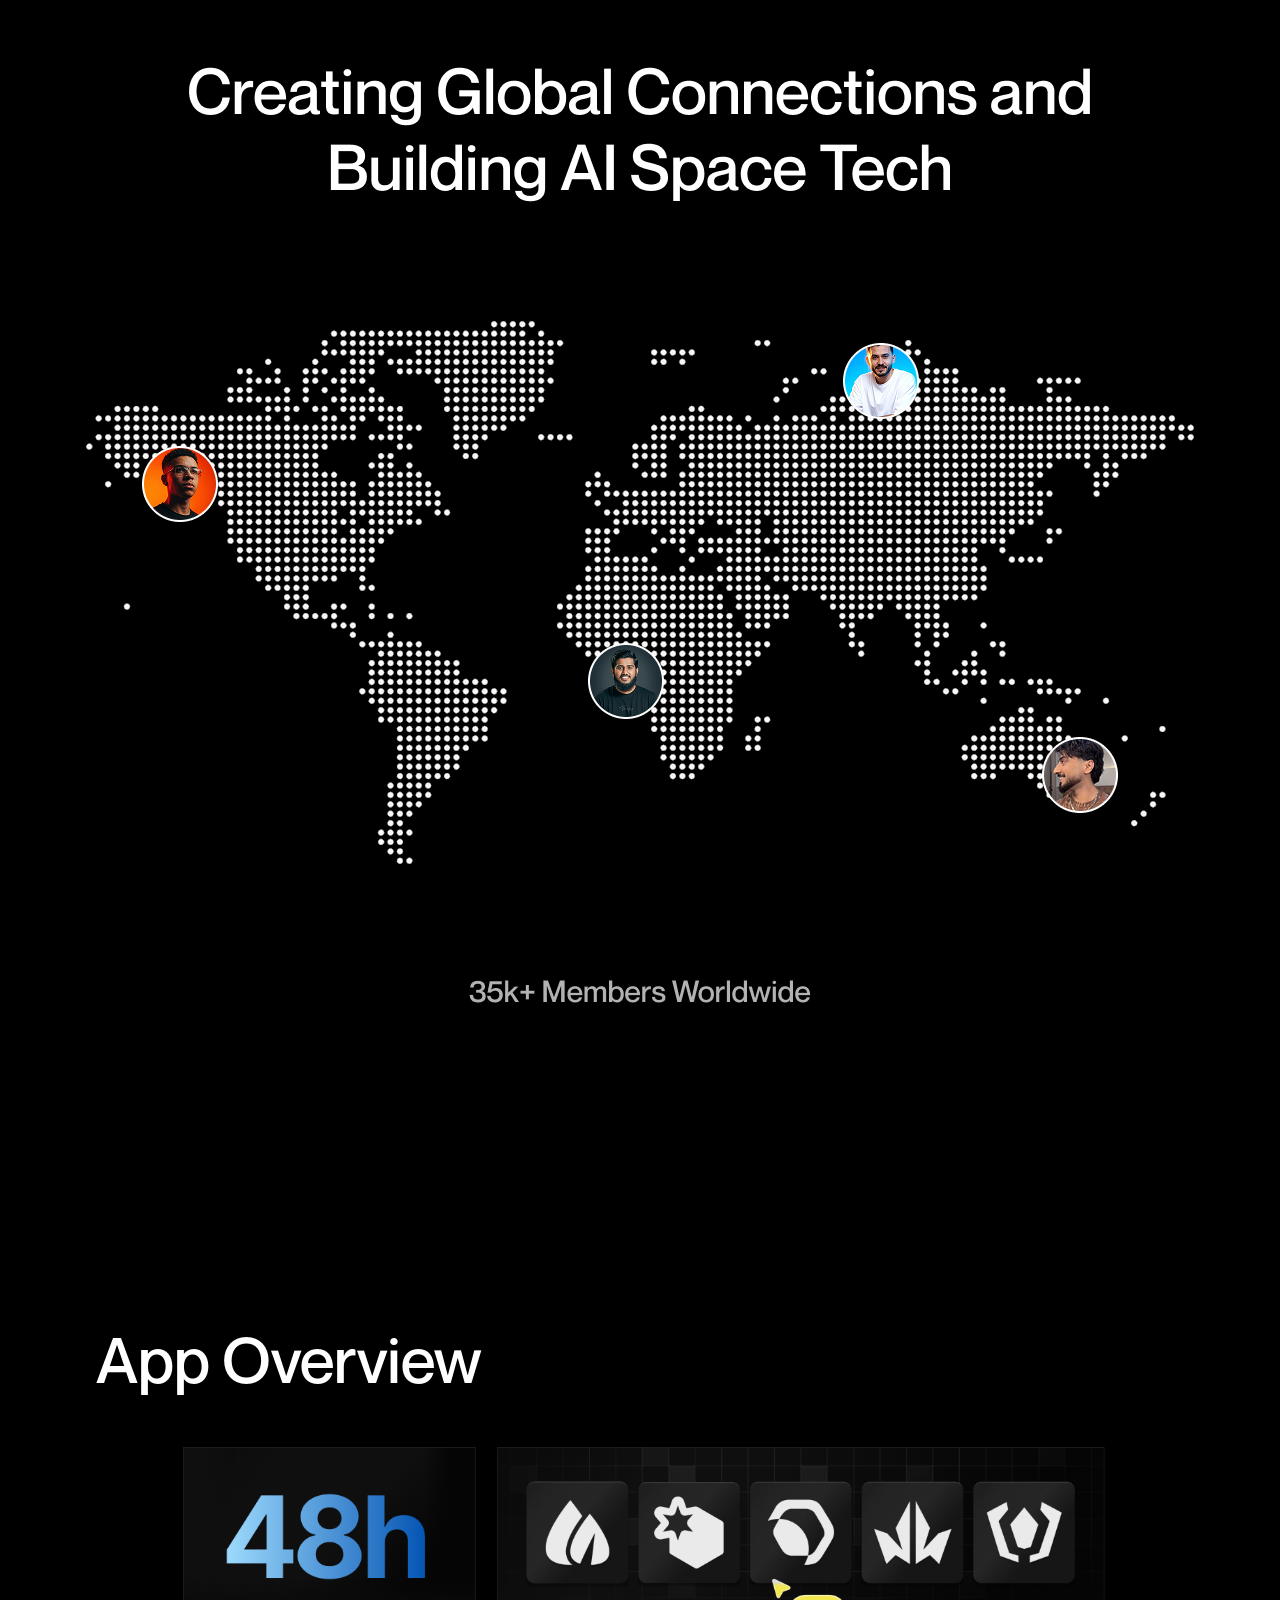
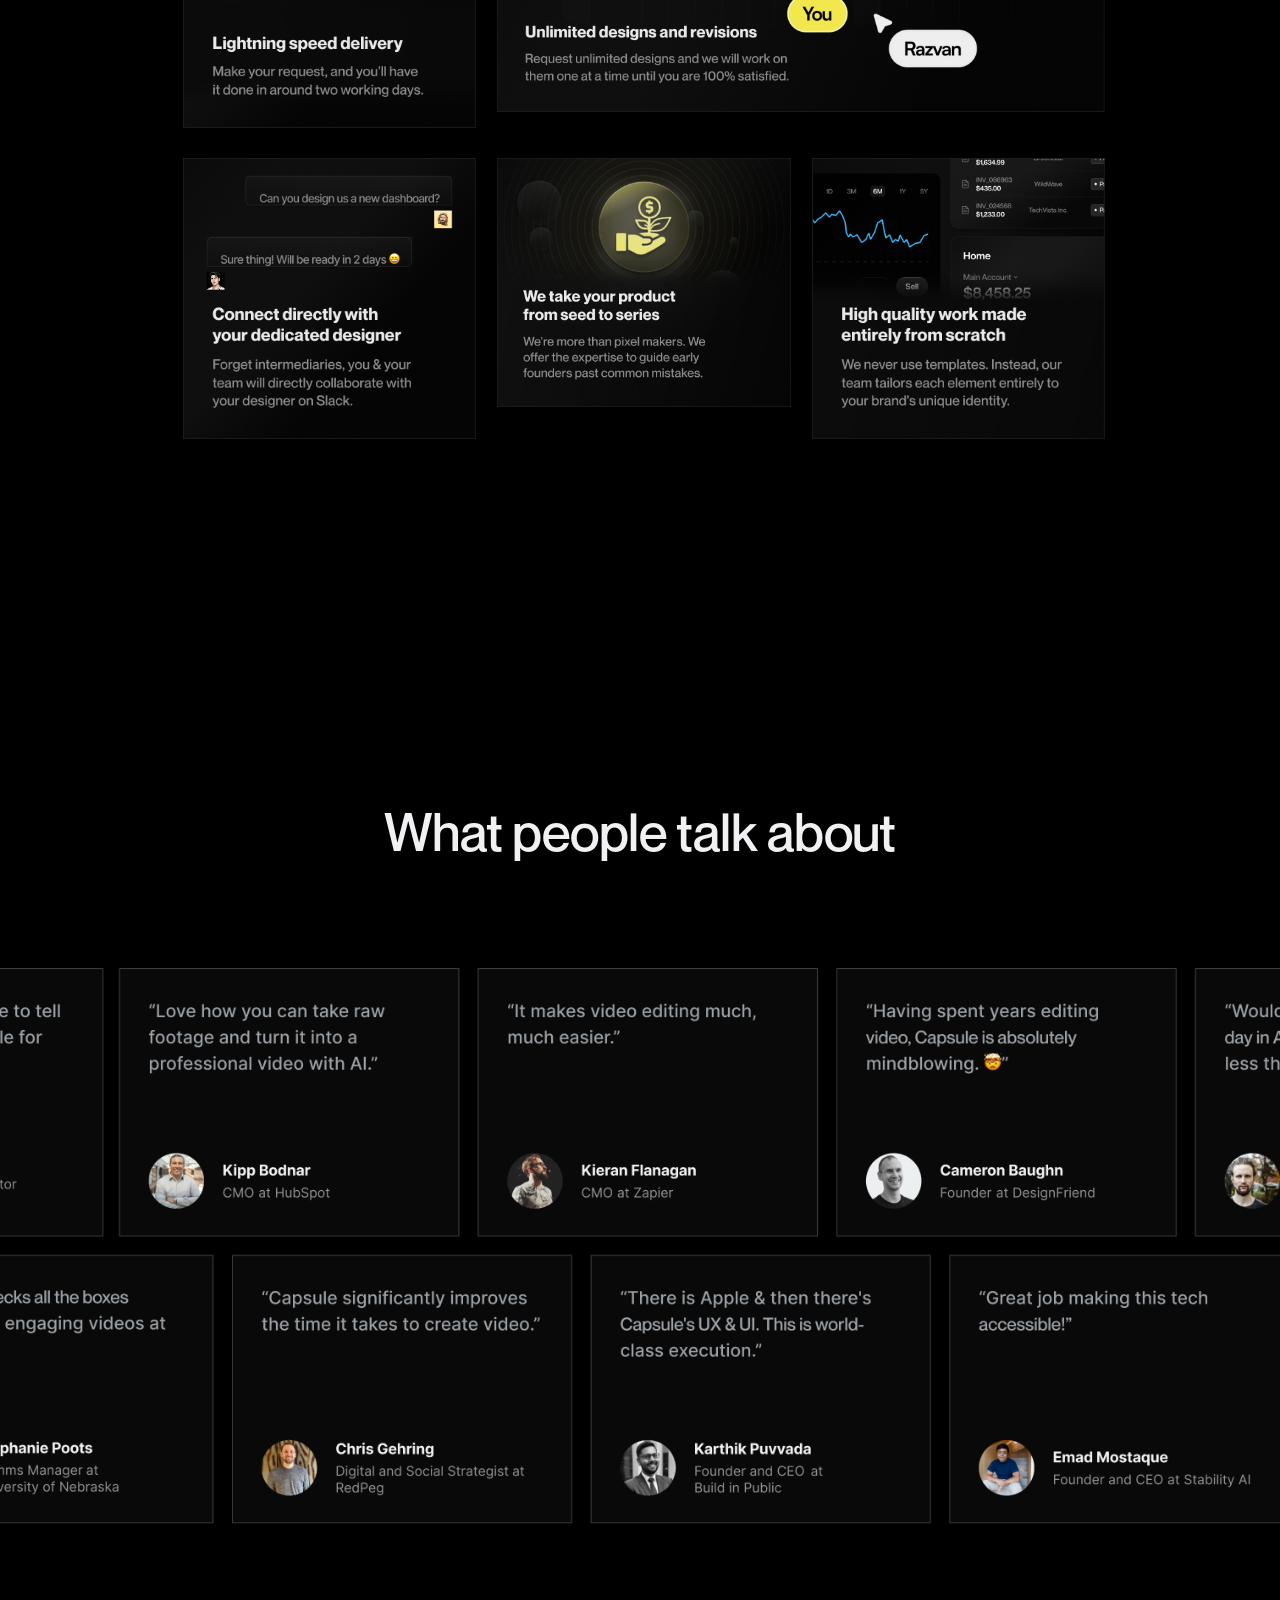
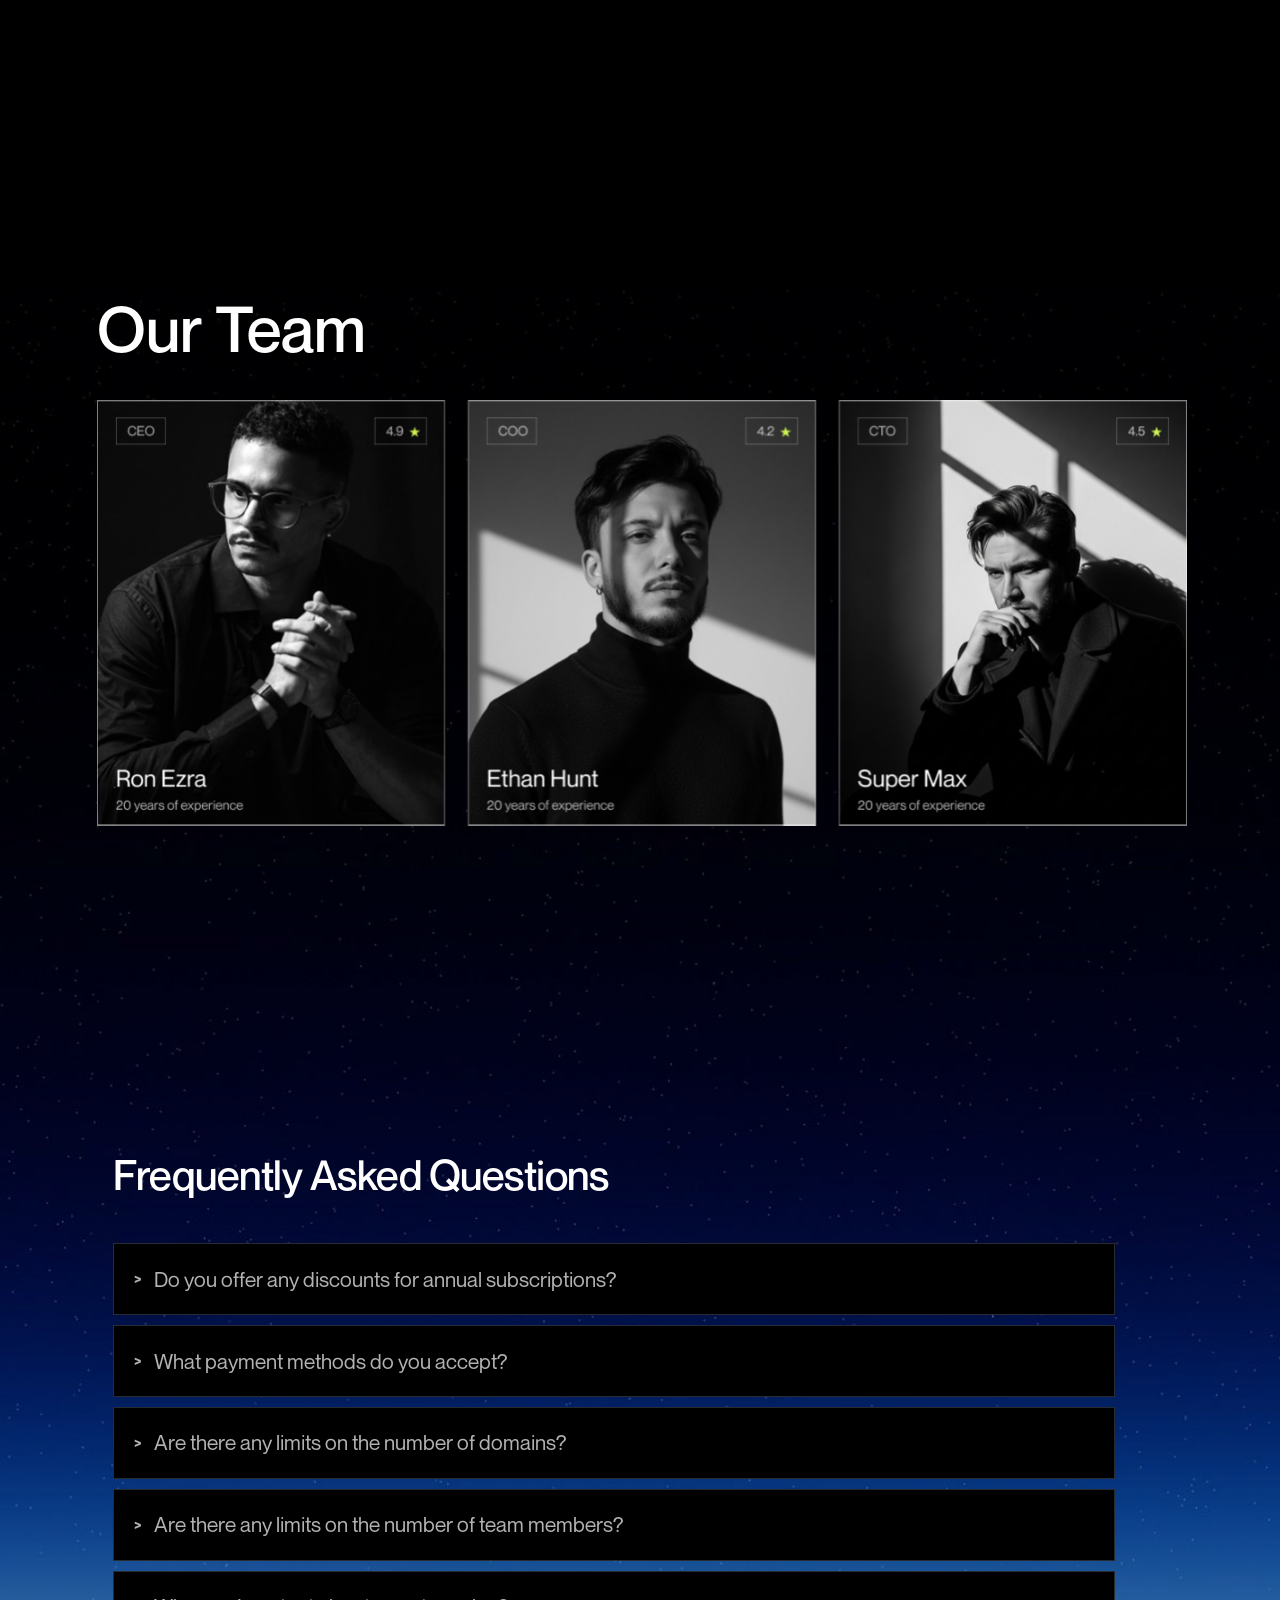
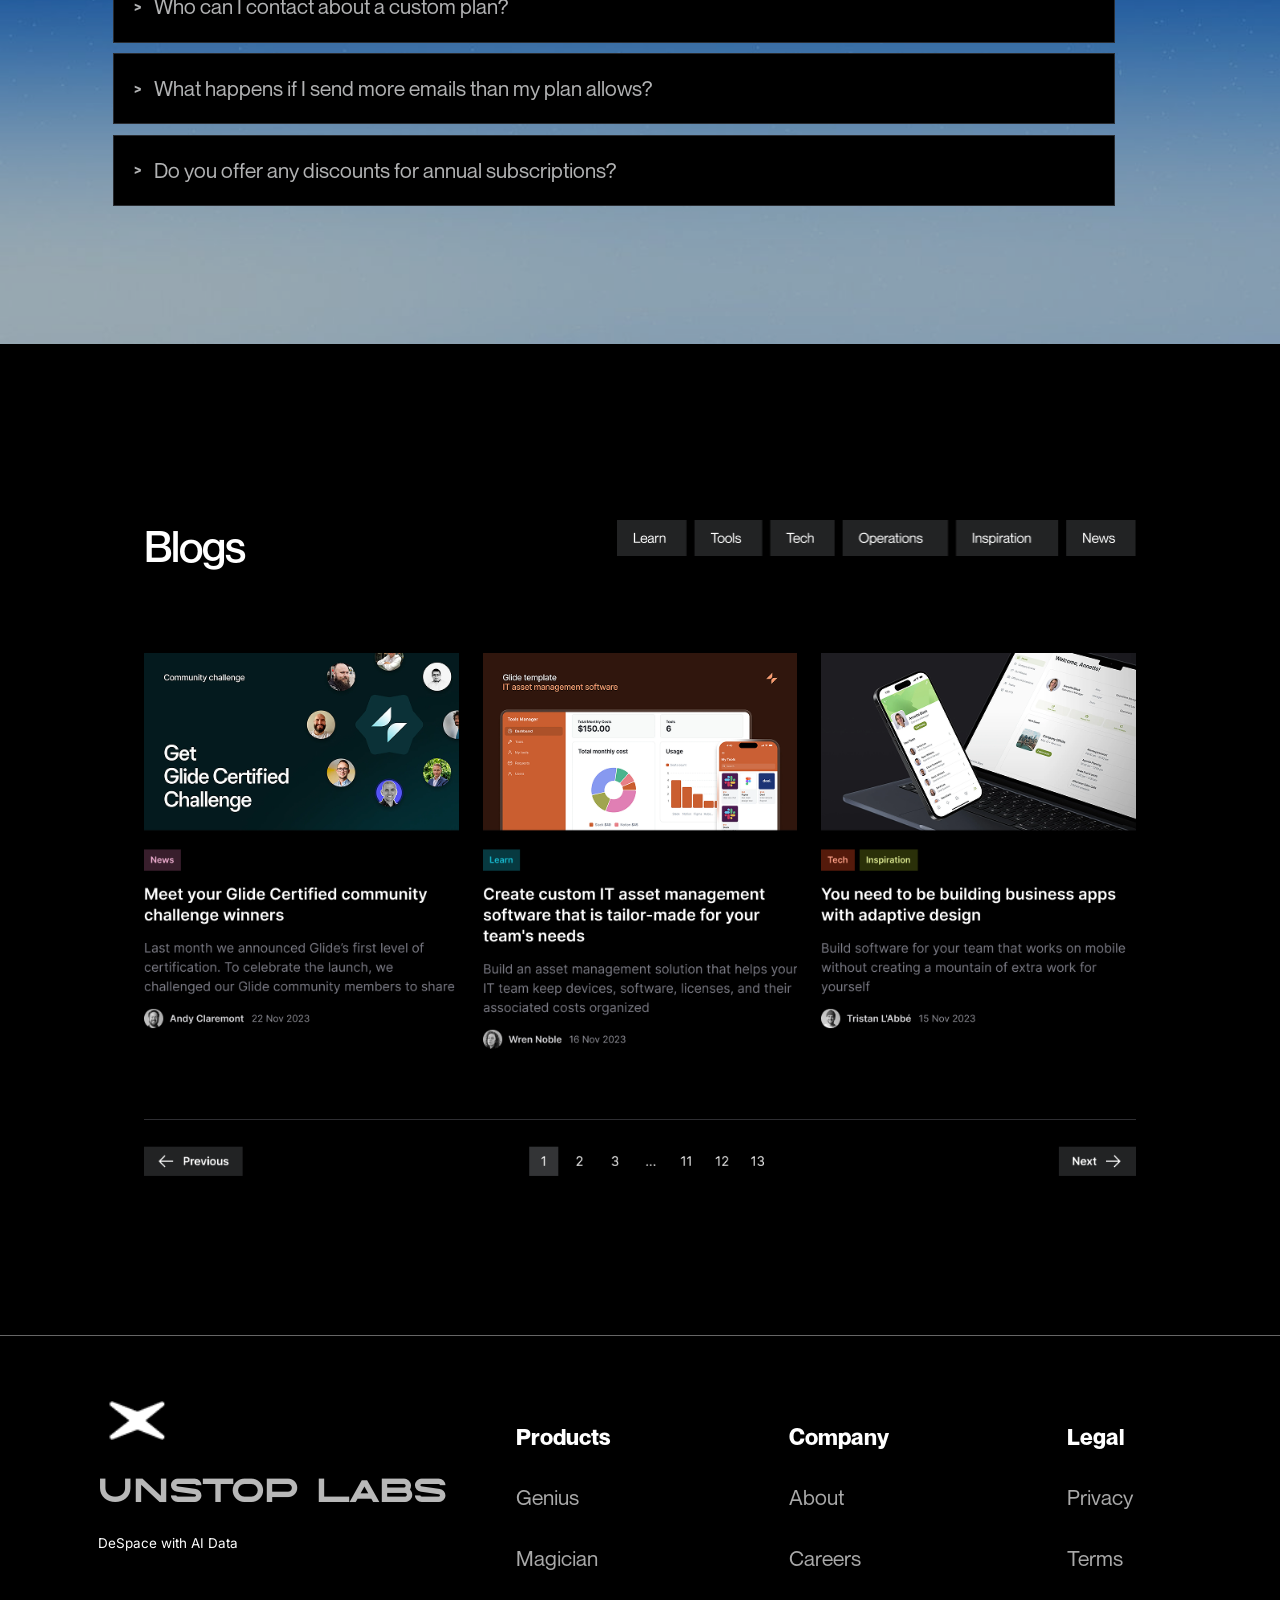
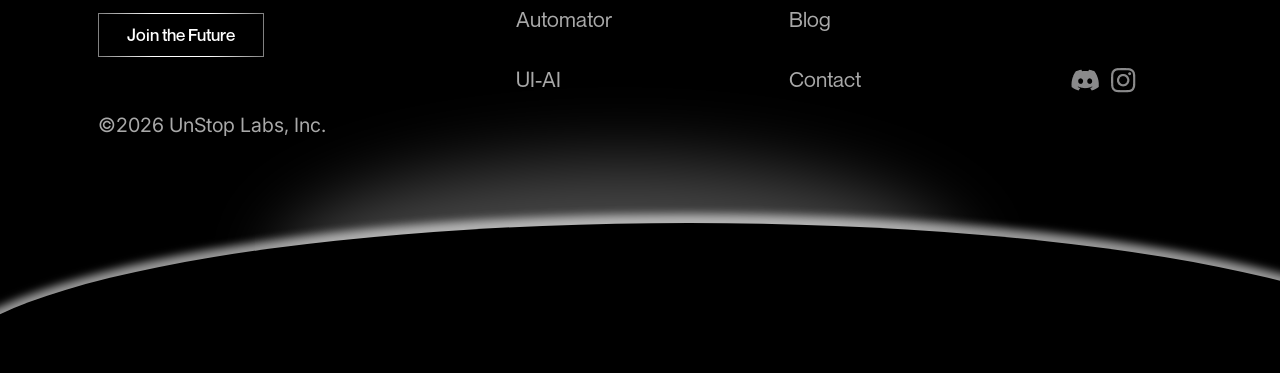
==== commit d46918b1: "Commit minor changes" ====
--- a/index.html
+++ b/index.html
@@ -352,19 +352,21 @@
             </ul>
           </div>
 
-          <div>
-            <p>Legal</p>
-            <ul>
-              <li><a href="#">Privacy</a></li>
-              <li><a href="#">Terms</a></li>
-            </ul>
-
-            <div>
+          <div class="legal">
+            <div>
+              <p>Legal</p>
+              <ul>
+                <li><a href="#">Privacy</a></li>
+                <li><a href="#">Terms</a></li>
+              </ul>
+            </div>
+
+            <div class="social">
               <span>
-                <img src="" alt="" />
+                <img src="/assets/icons/icon-discord.png" alt="" />
               </span>
               <span>
-                <img src="" alt="" />
+                <img src="/assets/icons/icon-instagram.png" alt="" />
               </span>
             </div>
           </div>
--- a/css/styles.css
+++ b/css/styles.css
@@ -656,6 +656,19 @@
   display: none;
 }
 
+footer .social {
+  margin-top: 62px;
+}
+
+footer .social > span {
+  display: inline-flex;
+  justify-content: center;
+  align-items: center;
+  width: 36.32px;
+  height: 36.32px;
+  padding: 7.57px 4.54px;
+}
+
 /* Footer Section End */
 
 /* Utilities */
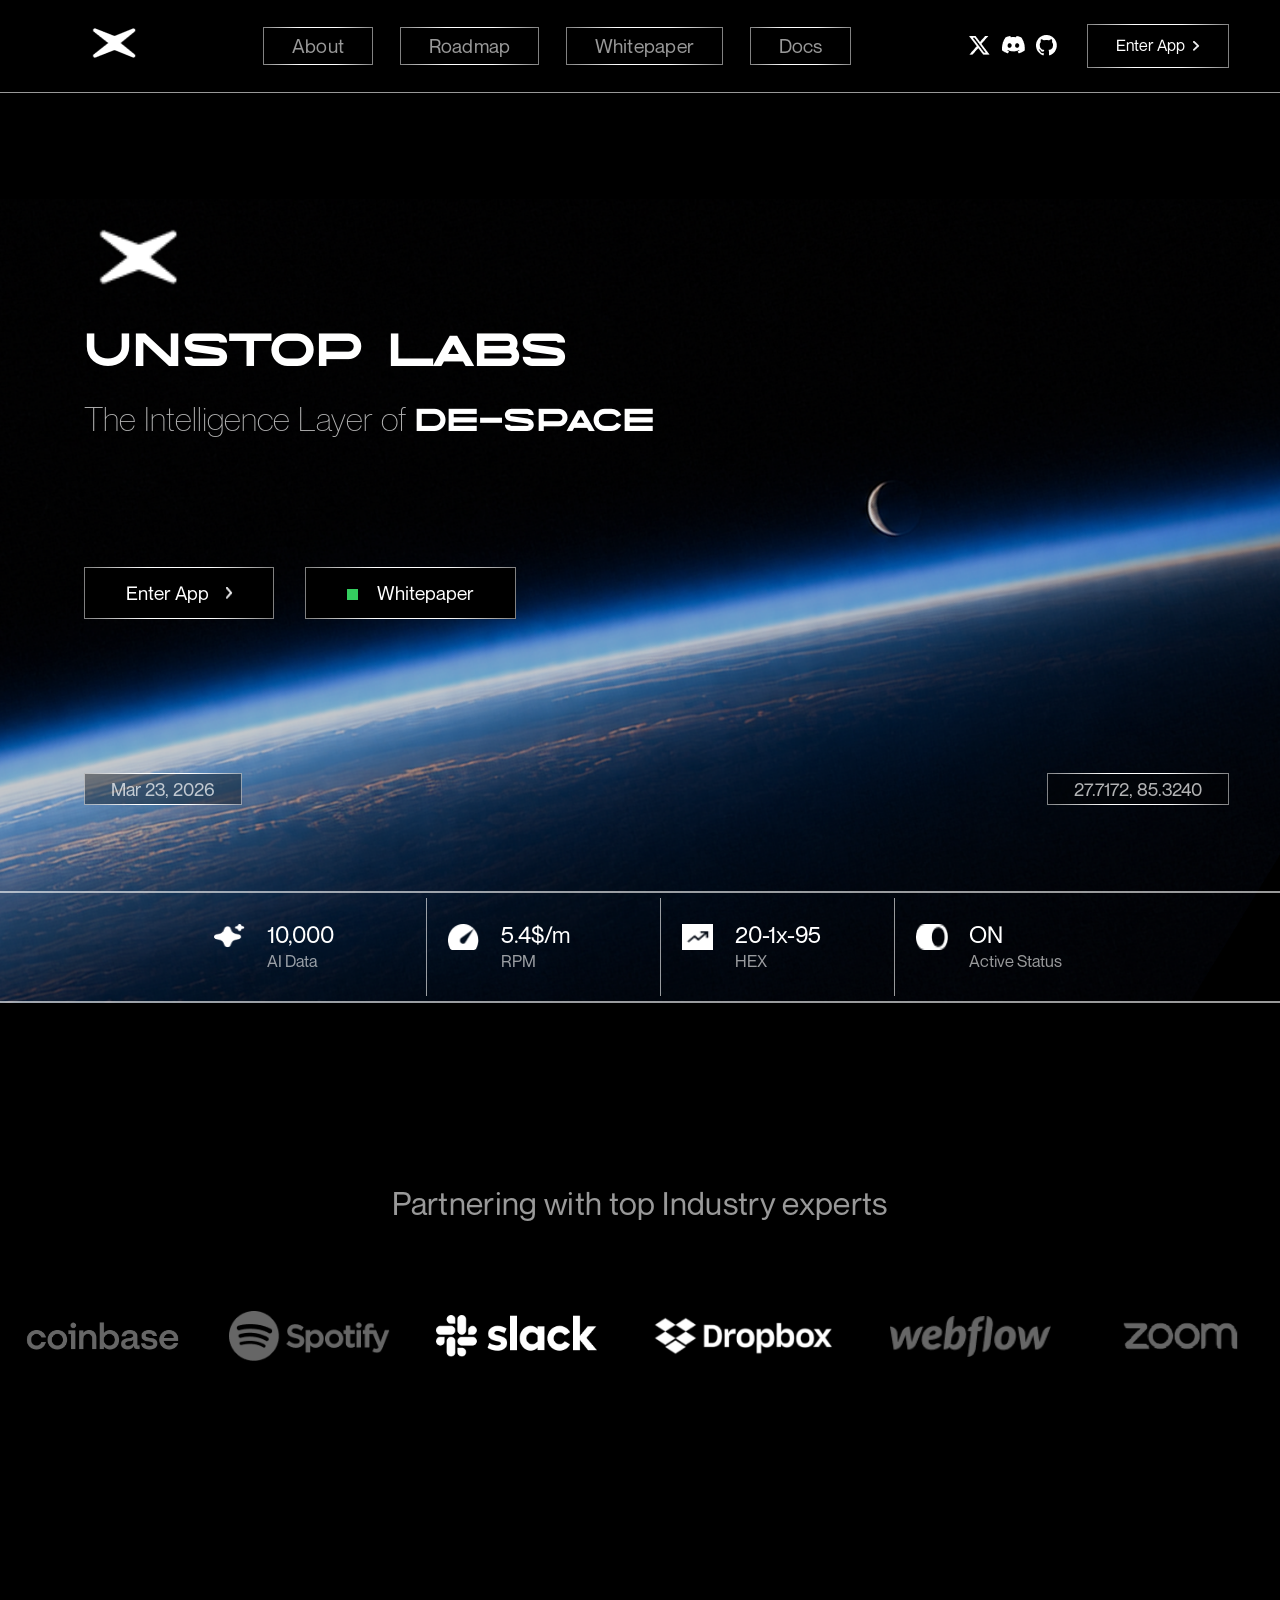
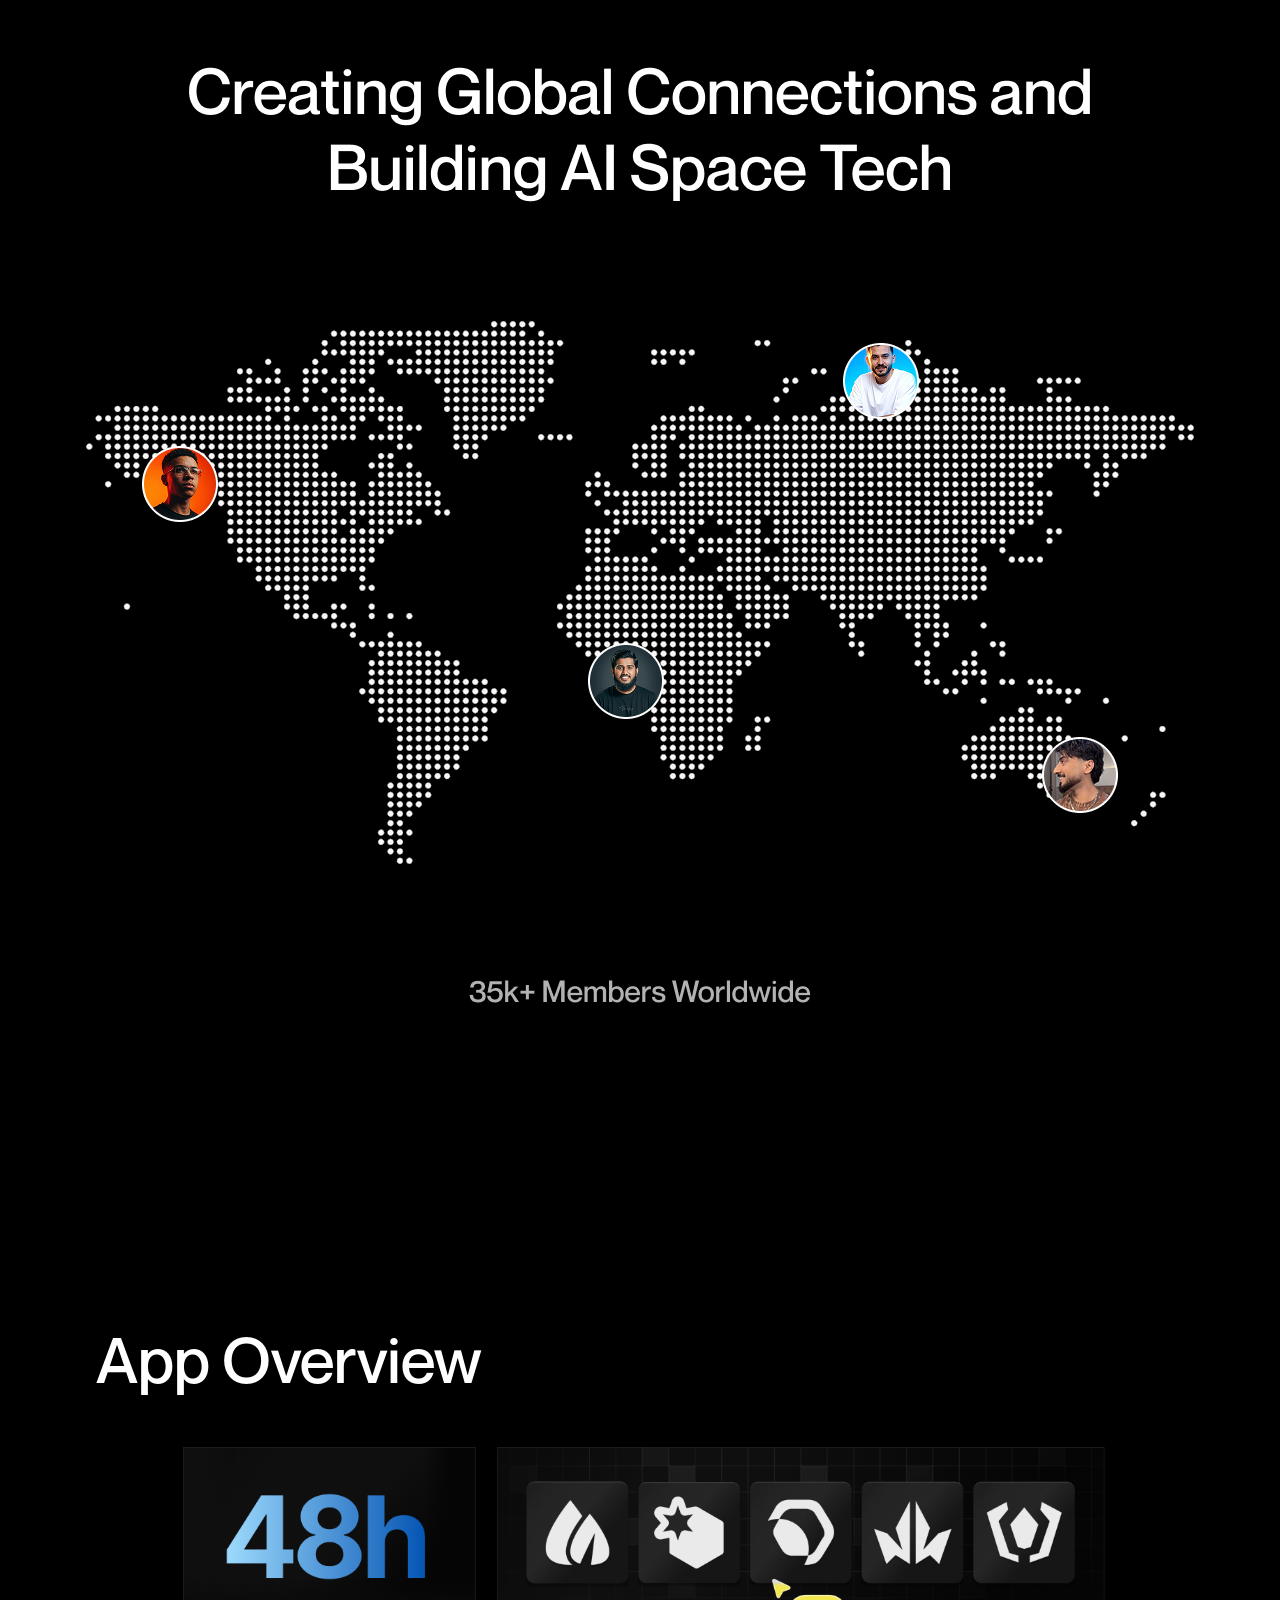
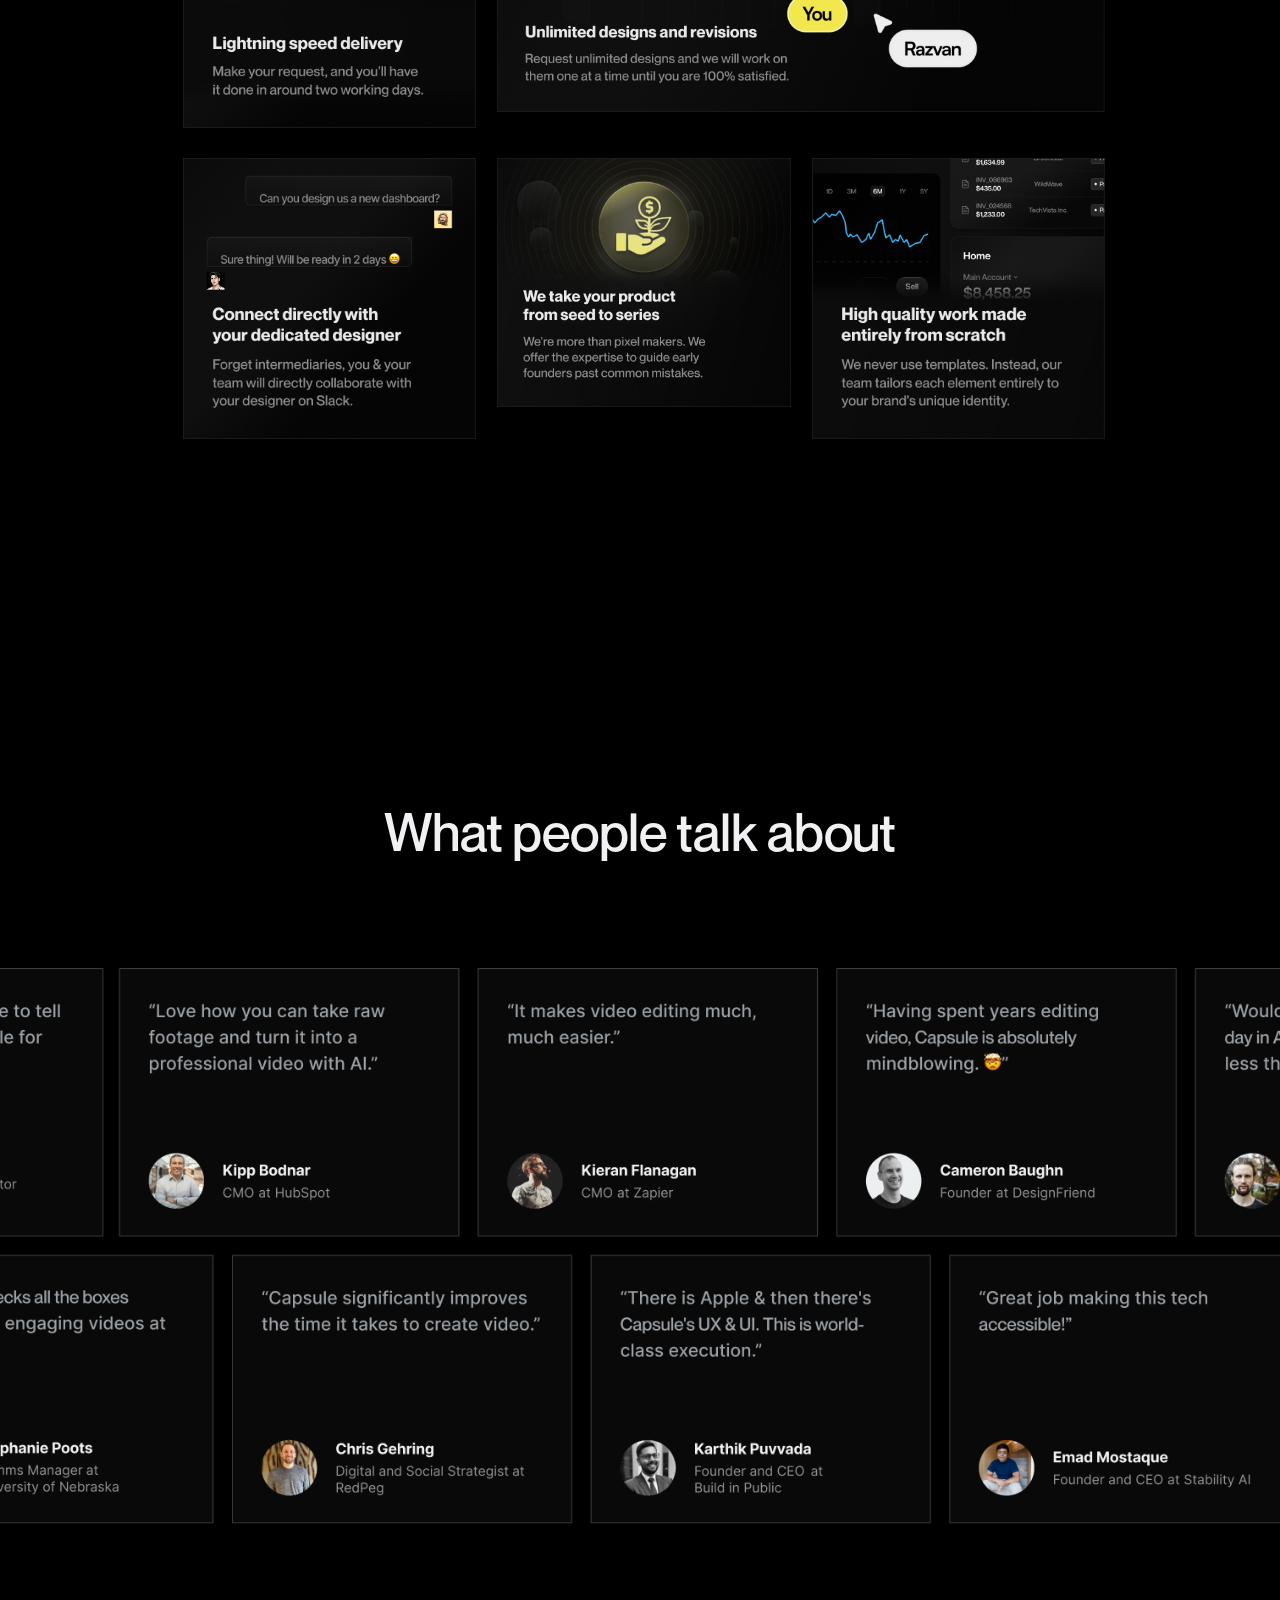
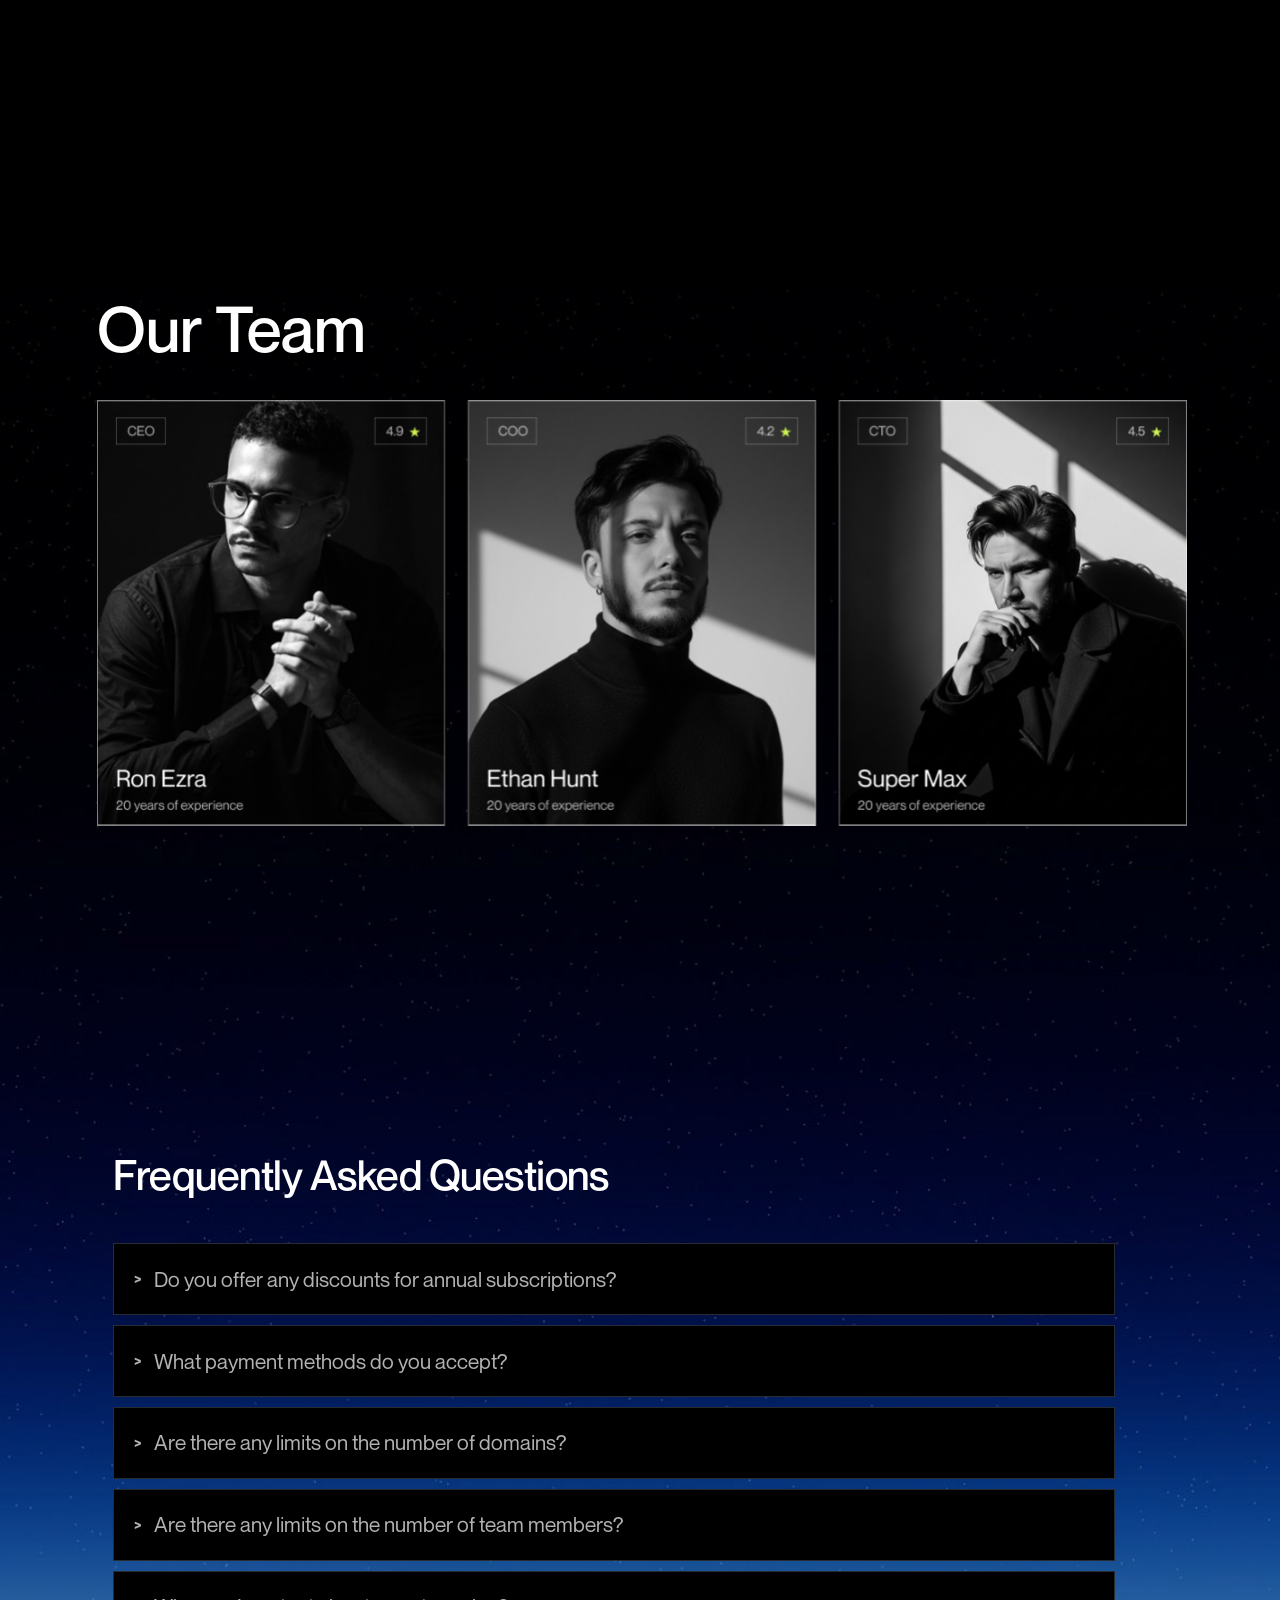
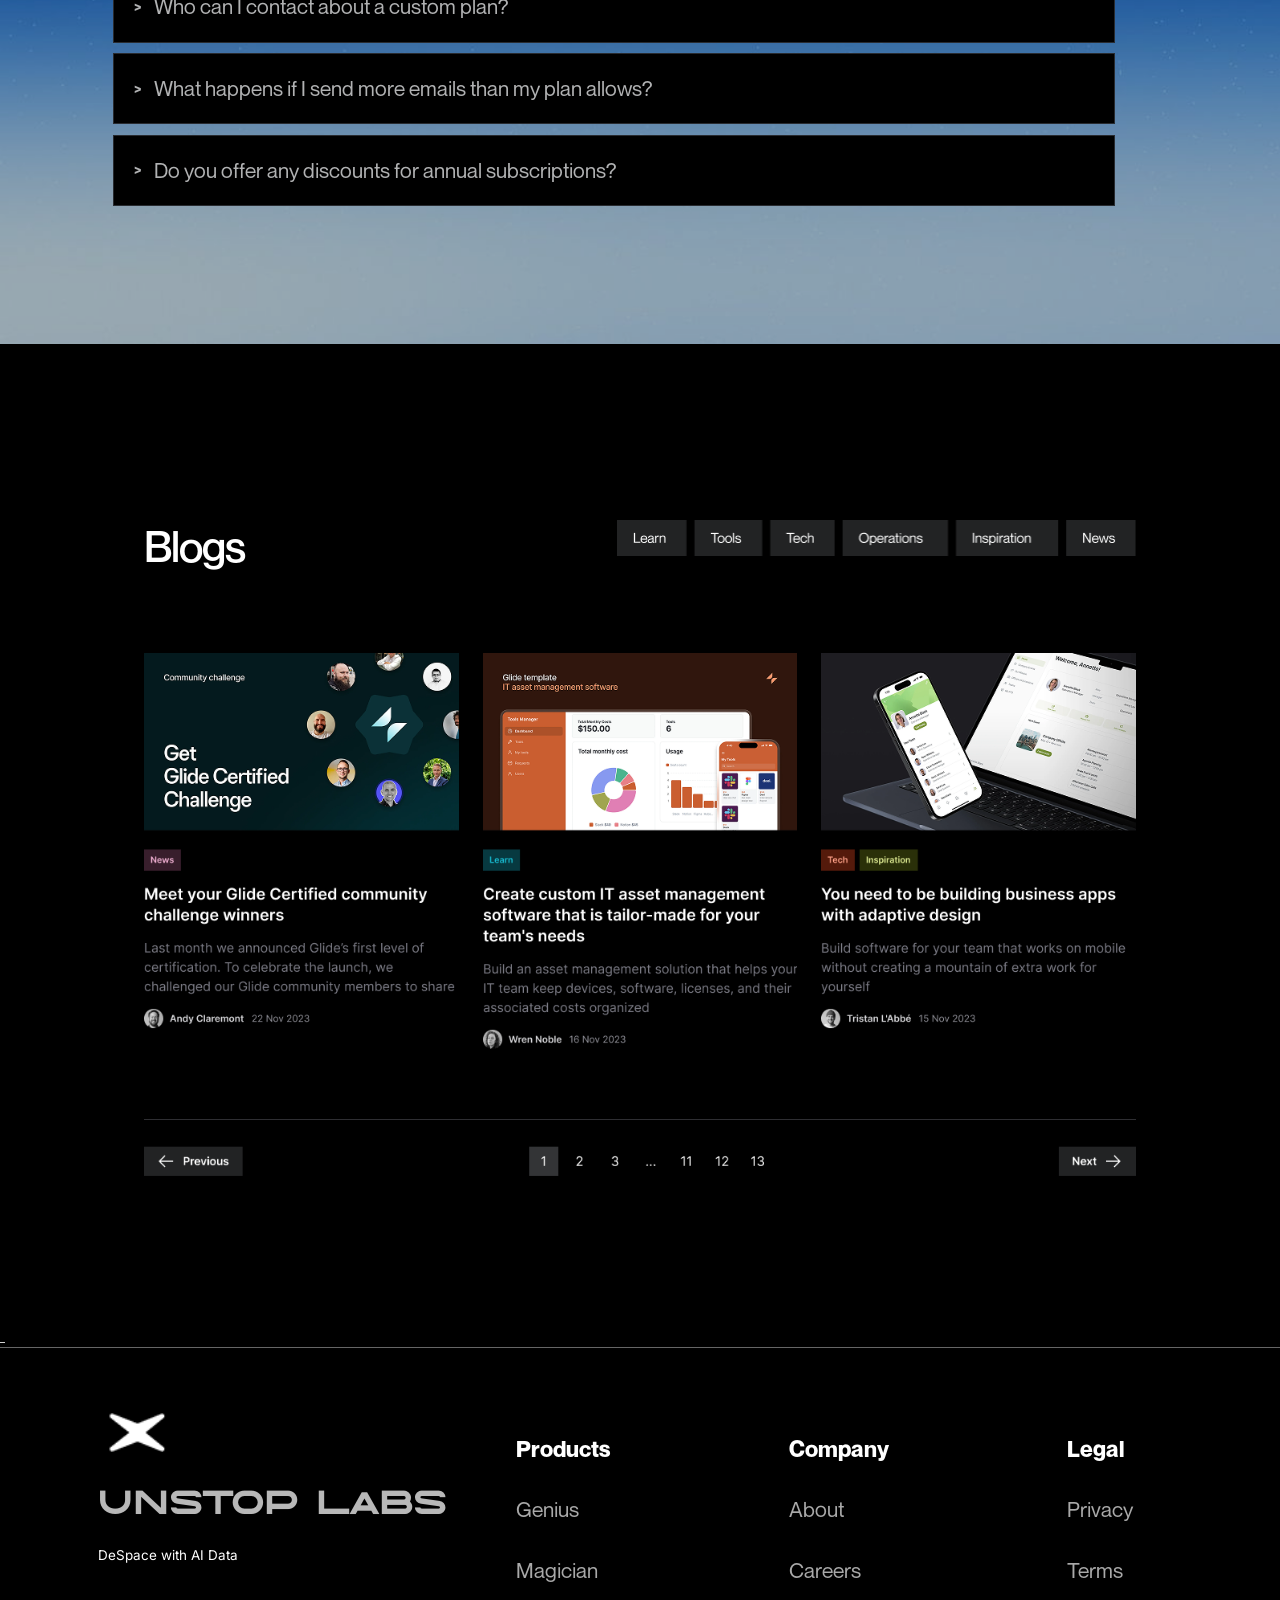
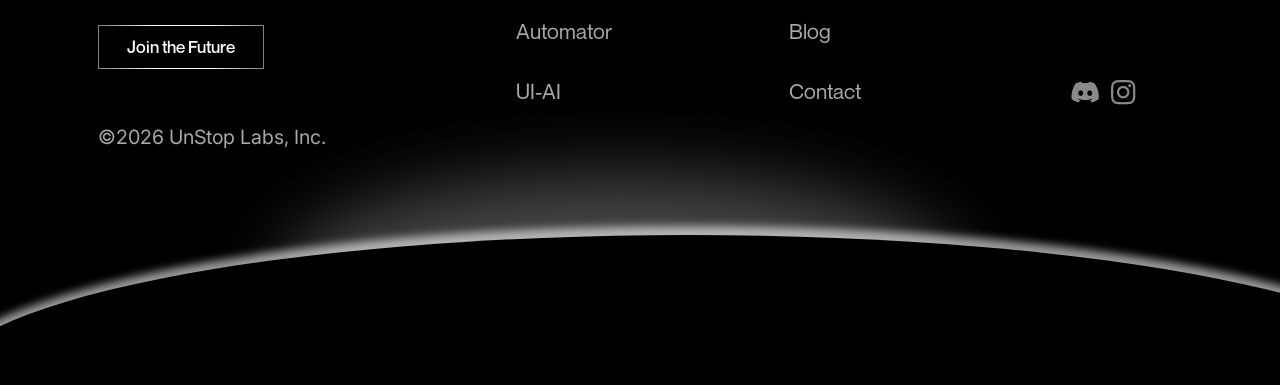
==== commit fc30a593: "Commit whitepaper page" ====
--- a/index.html
+++ b/index.html
@@ -310,7 +310,7 @@
       </section>
     </main>
 
-    <footer>
+–    <footer>
       <section>
         <div class="brand-info">
           <div>
@@ -325,10 +325,10 @@
         </div>
 
         <div class="mobile-links">
-          <a href="/about">About</a>
-          <a href="/roadmap">Roadmap</a>
-          <a href="/whitepaper">Whitepaper</a>
-          <a href="/docs">Docs</a>
+          <a href="/about.html">About</a>
+          <a href="/roadmap.html">Roadmap</a>
+          <a href="/whitepaper.html">Whitepaper</a>
+          <a href="/docs.html">Docs</a>
         </div>
 
         <section class="desktop-links">
@@ -345,7 +345,7 @@
           <div>
             <p>Company</p>
             <ul>
-              <li><a href="#">About</a></li>
+              <li><a href="/about.html">About</a></li>
               <li><a href="#">Careers</a></li>
               <li><a href="#">Blog</a></li>
               <li><a href="#">Contact</a></li>
--- a/css/styles.css
+++ b/css/styles.css
@@ -671,6 +671,354 @@
 
 /* Footer Section End */
 
+.roadmap,
+.about-page .about,
+.whitepaper-page .title {
+  border-bottom: 0.6px solid rgba(255, 255, 255, 0.6);
+}
+
+.roadmap h1,
+.about-page .about h1,
+.whitepaper-page .title h1 {
+  font-family: var(--font-secondary);
+  font-size: 2.711rem;
+  margin: 0;
+  padding: 54px 20px 45px;
+}
+
+.container-events {
+  padding: 50px 10px 99px;
+}
+
+.event {
+  display: flex;
+  flex-direction: column;
+  gap: 30.01px;
+  padding: 47px 35.2px 46px;
+  border: 0.55px solid;
+  border-image: linear-gradient(
+      to top,
+      rgba(255, 255, 255, 0.5),
+      rgba(255, 255, 255, 1),
+      rgba(255, 255, 255, 1),
+      rgba(255, 255, 255, 0.5)
+    )
+    1;
+}
+
+.event-info > div {
+  display: flex;
+  justify-content: space-between;
+}
+
+.event-info .title {
+  display: flex;
+  flex-direction: column;
+  margin: 0;
+  font-size: 2.289rem;
+}
+
+.event-info .year {
+  font-weight: 700;
+}
+
+.event-info.active .year {
+  color: rgba(62, 187, 255, 1);
+}
+
+.event-info .schedule,
+.event-description {
+  color: rgba(255, 255, 255, 0.7);
+}
+
+.event .arrow-down {
+  width: 9px;
+  height: 4.5px;
+}
+
+.event .arrow-down img,
+.container-events img {
+  width: 100%;
+  height: 100%;
+}
+
+.event .badge {
+  color: rgba(52, 206, 95, 1);
+  background-color: var(--color-black);
+  border: 0.46px solid;
+  display: inline-block;
+  border-image: linear-gradient(
+      to top,
+      rgba(255, 255, 255, 0.5),
+      rgba(255, 255, 255, 1),
+      rgba(255, 255, 255, 1),
+      rgba(255, 255, 255, 0.5)
+    )
+    1;
+  padding: 3px 23.1px;
+  line-height: 17.52px;
+  font-size: 0.949rem;
+}
+
+.event .rectangle {
+  display: none;
+}
+
+.event-info .schedule {
+  font-size: 1.196rem;
+  margin-top: 9.99px;
+}
+
+.event-description {
+  font-size: 1.383rem;
+  font-weight: 300;
+}
+
+.container-events .border-img {
+  display: none;
+}
+
+.rotated-rectangle {
+  display: none;
+}
+
+.about-page .description p {
+  font-size: 1.234rem;
+  line-height: 18.13px;
+  letter-spacing: -0.66px;
+  color: rgba(233, 233, 233, 1);
+}
+
+.about-page .intro-container {
+  padding: 27px 32px;
+}
+
+.intro-container .intro {
+  padding: 25px 28px;
+  background: linear-gradient(
+    to bottom,
+    rgba(14, 14, 14, 0.4),
+    rgba(44, 44, 44, 0.4),
+    rgba(43, 43, 43, 0.4),
+    rgba(31, 31, 31, 0.4)
+  );
+}
+
+.about-page .message-welcome {
+  font-weight: 700;
+  font-size: 1.224rem;
+  line-height: 18.13px;
+  color: rgba(162, 222, 255, 1);
+  box-shadow: 1.89px 0.76px 1.89px 0 rgba(0, 0, 0, 0.25);
+  margin-top: 23.01px;
+  margin-bottom: 0;
+}
+
+.about-page .products-info > h2 {
+  font-weight: 700;
+  font-size: 2.594rem;
+  line-height: 32.86px;
+  letter-spacing: -1.38px;
+  margin: 0;
+}
+
+.about-page .brand {
+  color: rgba(162, 222, 255, 1);
+  color: rgba(62, 187, 255, 1);
+}
+
+.about-page .products-info {
+  padding: 35px;
+}
+
+.about-page .products-info > div {
+  display: flex;
+  flex-wrap: wrap;
+  background-color: rgba(8, 8, 8, 1);
+}
+
+.about-page .products-info > div > div {
+  padding: 0 4px;
+  width: 50%;
+}
+
+.about-page .product {
+  display: inline-flex;
+  justify-content: center;
+  align-items: center;
+  gap: 6.16px;
+  padding: 15.43px 15px;
+  background: linear-gradient(
+    to bottom,
+    rgba(34, 34, 34, 0.3),
+    rgba(26, 26, 26, 0.3),
+    rgba(49, 49, 49, 0.3),
+    rgba(53, 53, 53, 0.3)
+  );
+  width: 100%;
+  height: 100%;
+}
+
+.about-page .product .img {
+  width: 33px;
+  height: 33px;
+}
+
+.about-page .product .text {
+  font-weight: 700;
+  font-size: 1.546rem;
+  line-height: 18.78px;
+  letter-spacing: -0.84px;
+  color: rgba(233, 233, 233, 1);
+}
+
+.product-large {
+  display: none;
+}
+
+.product-demo {
+  padding: 47px 17px 44.7px;
+}
+
+.product-demo .intro h1 {
+  font-weight: 700;
+}
+
+.product-demo .description {
+  text-align: center;
+}
+
+.product-demo .img-small,
+.product-demo .img-large {
+  position: relative;
+}
+
+.product-demo .img-small {
+  display: block;
+}
+
+.product-demo .img-large {
+  display: none;
+}
+
+.product-demo img,
+.whitepaper-page .info img {
+  width: 100%;
+}
+
+.product-demo h2 {
+  font-weight: 700;
+  font-size: 1.388rem;
+  line-height: 18.26px;
+  letter-spacing: -0.29px;
+  margin: 0;
+}
+
+.product-demo-intro {
+  text-align: center;
+}
+
+.product-demo-intro p {
+  font-size: 0.748rem;
+  line-height: 8.52px;
+  color: rgba(169, 169, 173, 1);
+  margin-top: 4.28px;
+  margin-bottom: 17px;
+}
+
+.product-demo a {
+  display: inline-block;
+  font-weight: 600;
+  font-size: 0.587rem;
+  line-height: 9.74px;
+  text-decoration: none;
+  color: rgba(121, 175, 250, 1);
+  position: absolute;
+  right: 12px;
+  bottom: 20%;
+}
+
+.overview {
+  padding: 45px 30px;
+}
+
+.overview h2,
+.whitepaper-page > .content > h2 {
+  font-size: 2.1rem;
+  margin: 0;
+}
+
+.overview h2 {
+  font-weight: 700;
+}
+
+.whitepaper-page > .content > h2 {
+  font-weight: 400;
+  margin-bottom: 33px;
+}
+
+.whitepaper-page > .content {
+  padding: 51px 23px 200px 28px;
+}
+
+.whitepaper-page > .content > p {
+  font-weight: 300;
+  font-size: 1.372rem;
+  color: rgba(255, 255, 255, 0.7);
+}
+
+.overview h2 span {
+  display: block;
+}
+
+.overview h2 span:first-of-type {
+  color: rgba(62, 186, 255, 1);
+}
+
+.overview .intro p,
+.overview > p {
+  color: rgba(255, 255, 255, 0.7);
+}
+
+.overview .intro p {
+  font-size: 1.097rem;
+  color: rgba(255, 255, 255, 0.7);
+  margin-top: 8.71px;
+  margin-bottom: 23.29px;
+}
+
+.overview > p {
+  font-weight: 300;
+  font-size: 1.372rem;
+}
+
+.whitepaper-page .info {
+  border-top: 0.33px solid rgba(255, 255, 255, 0.6);
+}
+
+.whitepaper-page .img-container {
+  width: 300px;
+  margin: 0 auto;
+  padding: 50px 0;
+}
+
+.whitepaper-page .info .content div {
+  border-top: 0.33px solid rgba(255, 255, 255, 0.33);
+  border-bottom: 0.33px solid rgba(255, 255, 255, 0.33);
+  text-align: center;
+  padding: 21px 0;
+}
+
+.whitepaper-page .content .text {
+  font-size: 2.1rem;
+  margin: 0;
+}
+
+.whitepaper-page .content .sub-text {
+  font-size: 1.097rem;
+  color: rgba(255, 255, 255, 0.7);
+  margin-top: 10.28px;
+}
 /* Utilities */
 .m-0 {
   margin: 0;
@@ -686,12 +1034,25 @@
   font-optical-sizing: auto;
   font-style: normal;
 }
+.img-100 {
+  width: 100%;
+}
 
 @media screen and (min-width: 395px) {
   .img-small {
     display: none;
   }
   .img-large {
+    display: block;
+  }
+}
+
+@media screen and (min-width: 800px) {
+  .product-demo .img-small {
+    display: none;
+  }
+
+  .product-demo .img-large {
     display: block;
   }
 }
@@ -1019,6 +1380,275 @@
     color: rgba(169, 169, 169, 1);
     margin-top: 50.28px;
   }
+
+  .container-events {
+    position: relative;
+    padding: 131px 86px 0;
+    margin-bottom: 223px;
+    overflow: hidden;
+  }
+  .event {
+    flex-direction: row;
+    align-items: center;
+    gap: 0;
+    padding: 46px 0;
+    position: relative;
+  }
+
+  .container-events .border-img {
+    display: block;
+    position: absolute;
+    left: 50%;
+    transform: translateX(-50%);
+    height: calc(100% - 100px);
+  }
+
+  .event > div {
+    flex: 1;
+  }
+
+  .event-info {
+    padding: 0 97px;
+  }
+
+  .event .arrow-down {
+    display: none;
+  }
+
+  .event-info .title {
+    font-size: 3.828rem;
+  }
+
+  .event-info .schedule {
+    font-size: 2rem;
+    margin-bottom: 0;
+  }
+
+  .event .badge {
+    line-height: 29.3px;
+    font-size: 1.587rem;
+    margin-top: 37px;
+  }
+
+  .event .rectangle {
+    width: 9.1px;
+    height: 9.1px;
+    display: inline-block;
+  }
+
+  .event-description {
+    font-size: 2.5rem;
+    padding: 0 92px;
+  }
+
+  .rotated-rectangle {
+    display: inline-block;
+    position: absolute;
+    width: 12.07px;
+    height: 12.07px;
+    bottom: -6.6px;
+    left: 50%;
+    transform: translateX(-50%);
+  }
+
+  .roadmap,
+  .about-page .about,
+  .whitepaper-page .title {
+    padding: 132px 0;
+    text-align: center;
+  }
+
+  .roadmap h1,
+  .about-page .about h1,
+  .whitepaper-page .title h1 {
+    font-family: var(--font-secondary);
+    margin: 0;
+
+    padding: 0;
+    font-size: 4.887rem;
+  }
+
+  .about-page .intro-container {
+    padding: 101px 116px 100px;
+  }
+
+  .intro-container .intro {
+    padding: 118px 127px;
+  }
+
+  .about-page .description p,
+  .about-page .message-welcome {
+    box-shadow: 0 2px 5px 0 rgba(0, 0, 0, 0.25);
+  }
+
+  .about-page .description p {
+    font-size: 3.268rem;
+    line-height: 48px;
+    letter-spacing: -1.75px;
+  }
+
+  .about-page .message-welcome {
+    font-size: 3.24rem;
+    line-height: 48px;
+    box-shadow: 1.89px 0.76px 1.89px 0 rgba(0, 0, 0, 0.25);
+    margin-top: 61px;
+  }
+
+  .about-page .products-info {
+    padding: 80px 85px 125px 138px;
+    border-top: 0.6px solid rgba(255, 255, 255, 0.6);
+    border-bottom: 0.6px solid rgba(255, 255, 255, 0.6);
+  }
+
+  .about-page .products-info > div {
+    padding: 35px 38px;
+  }
+
+  .about-page .products-info > h2 {
+    font-size: 4.519rem;
+    line-height: 57.24px;
+    letter-spacing: -2.4px;
+  }
+
+  .about-page .product {
+    gap: 10.5px;
+    padding-top: 23px;
+    padding-bottom: 23px;
+  }
+
+  .about-page .products-info > div > div {
+    width: 25%;
+  }
+
+  .about-page .product .img {
+    width: 100%;
+    max-width: 49px;
+    height: 49px;
+  }
+
+  .about-page .product .text {
+    font-size: 2.305rem;
+    line-height: 28px;
+    letter-spacing: -1.25px;
+  }
+
+  .product-demo {
+    padding: 102px 151px 154px 73px;
+  }
+
+  .product-demo h2 {
+    font-size: 4.56rem;
+    line-height: 60px;
+    letter-spacing: -0.96px;
+  }
+
+  .product-demo-intro p {
+    font-size: 1.8rem;
+    line-height: 28px;
+    margin-top: 16.5px;
+    margin-bottom: 40px;
+  }
+
+  .product-demo a {
+    font-size: 1.6rem;
+    line-height: 32px;
+    bottom: 17%;
+  }
+
+  .overview {
+    padding: 118px 83px 150px 138px;
+    display: flex;
+    gap: 189px;
+  }
+
+  .overview h2,
+  .whitepaper-page > .content > h2 {
+    font-size: 3.828rem;
+  }
+
+  .overview .intro {
+    flex: 1;
+  }
+
+  .overview .intro p {
+    font-size: 2rem;
+    margin-top: 15px;
+    margin-bottom: 0;
+  }
+
+  .overview > p {
+    font-size: 2.5rem;
+    flex: 2;
+    margin: 0;
+  }
+
+  .whitepaper-page .info {
+    display: flex;
+    align-items: stretch;
+    border-bottom: 0.33px solid rgba(255, 255, 255, 0.6);
+  }
+
+  .whitepaper-page .img-container {
+    order: 2;
+    padding: 80px 144px;
+  }
+
+  .whitepaper-page .info .content,
+  .whitepaper-page .img-container {
+    flex: 1 1 100px;
+  }
+
+  .whitepaper-page .info img {
+    width: 467px;
+  }
+
+  .whitepaper-page .info .content {
+    border-right: 0.6px solid rgba(255, 255, 255, 0.6);
+  }
+
+  .whitepaper-page .info .content div:first-of-type,
+  .whitepaper-page .info .content div:last-of-type {
+    border-top: none;
+  }
+
+  .whitepaper-page .info .content div {
+    display: flex;
+    flex-direction: column;
+    justify-content: center;
+    height: 33.33%;
+  }
+
+  .whitepaper-page .content .text {
+    font-size: 3.828rem;
+  }
+
+  .whitepaper-page .content .sub-text {
+    font-size: 2rem;
+    margin-top: 16px;
+  }
+
+  .whitepaper-page > .content {
+    padding: 59px 157px 203px 158px;
+  }
+
+  .whitepaper-page > .content > h2 {
+    margin-bottom: 59px;
+    font-size: 3.828rem;
+  }
+
+  .whitepaper-page > .content > p {
+    font-size: 2.5rem;
+  }
+}
+
+@media screen and (min-width: 1270px) {
+  .about-page .products-info > div > div {
+    width: 20%;
+  }
+
+  .product-large {
+    display: block;
+  }
 }
 
 @media screen and (min-width: 1700px) {
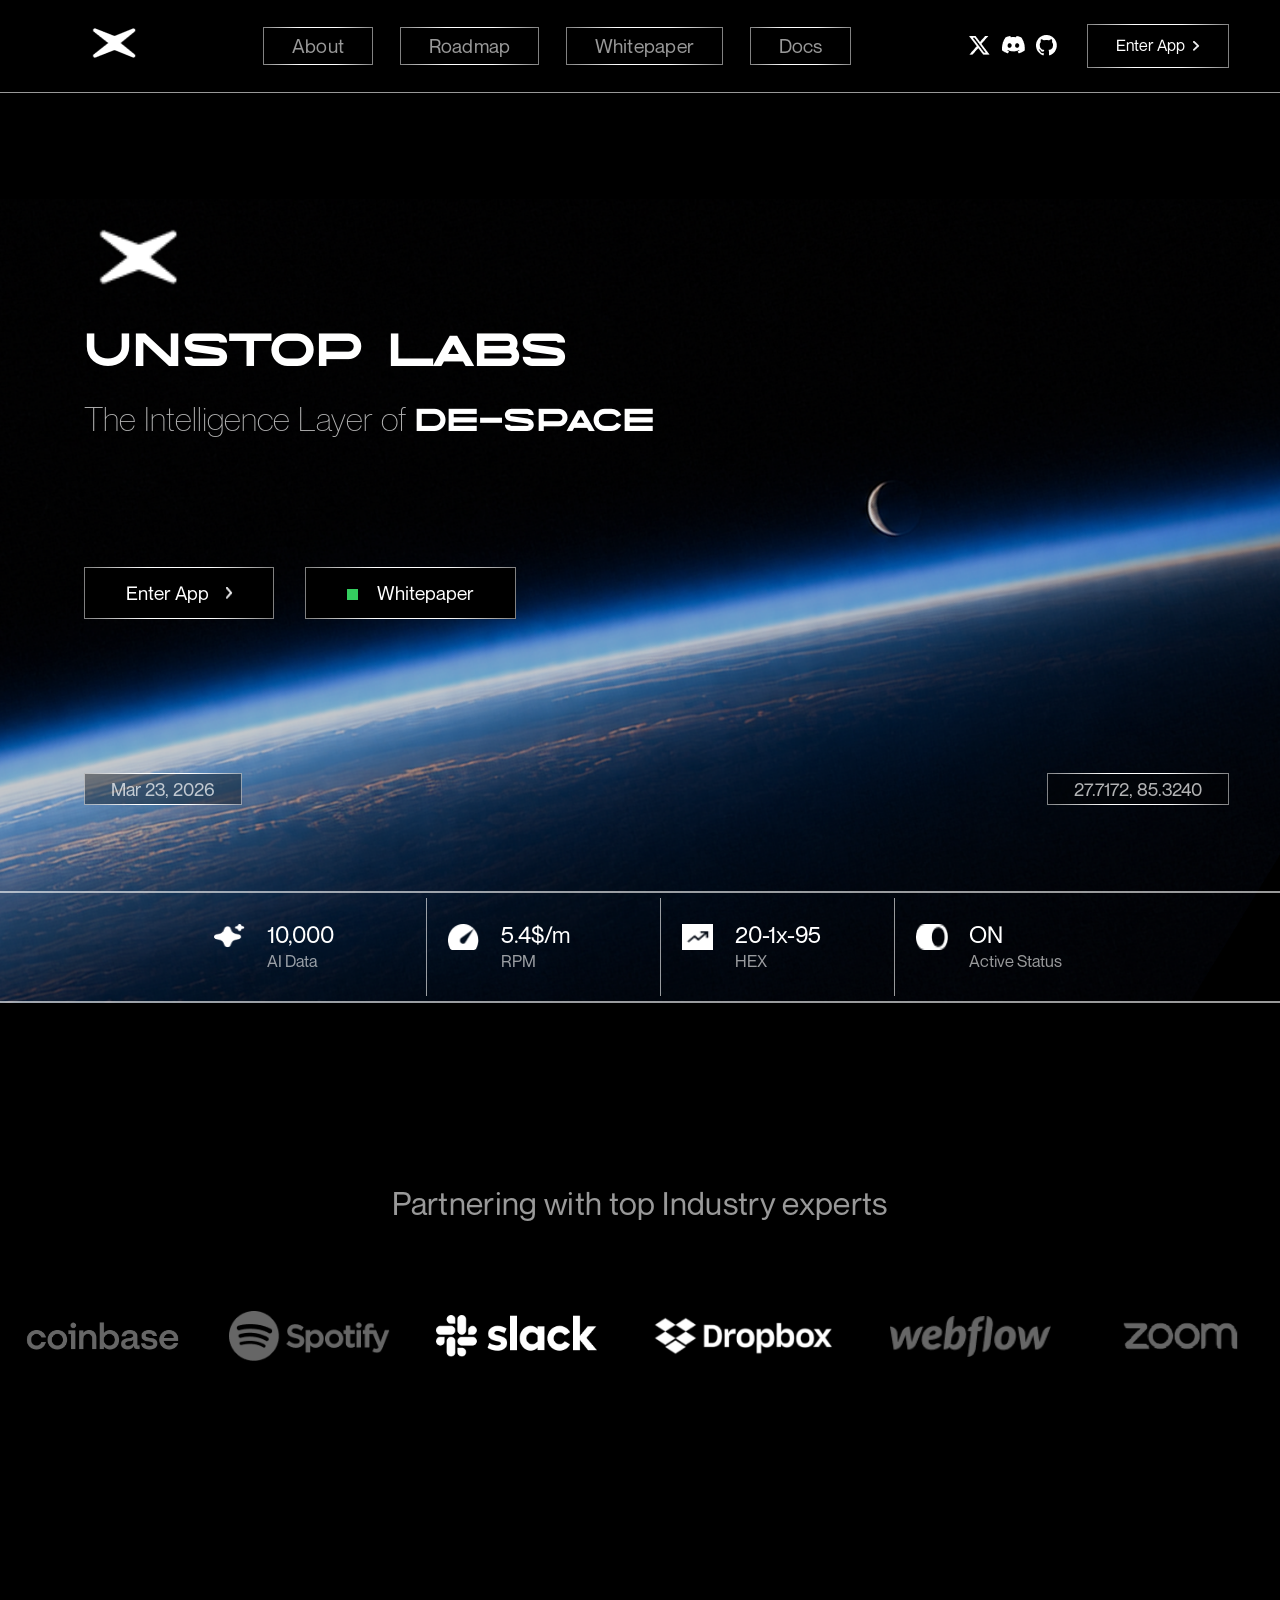
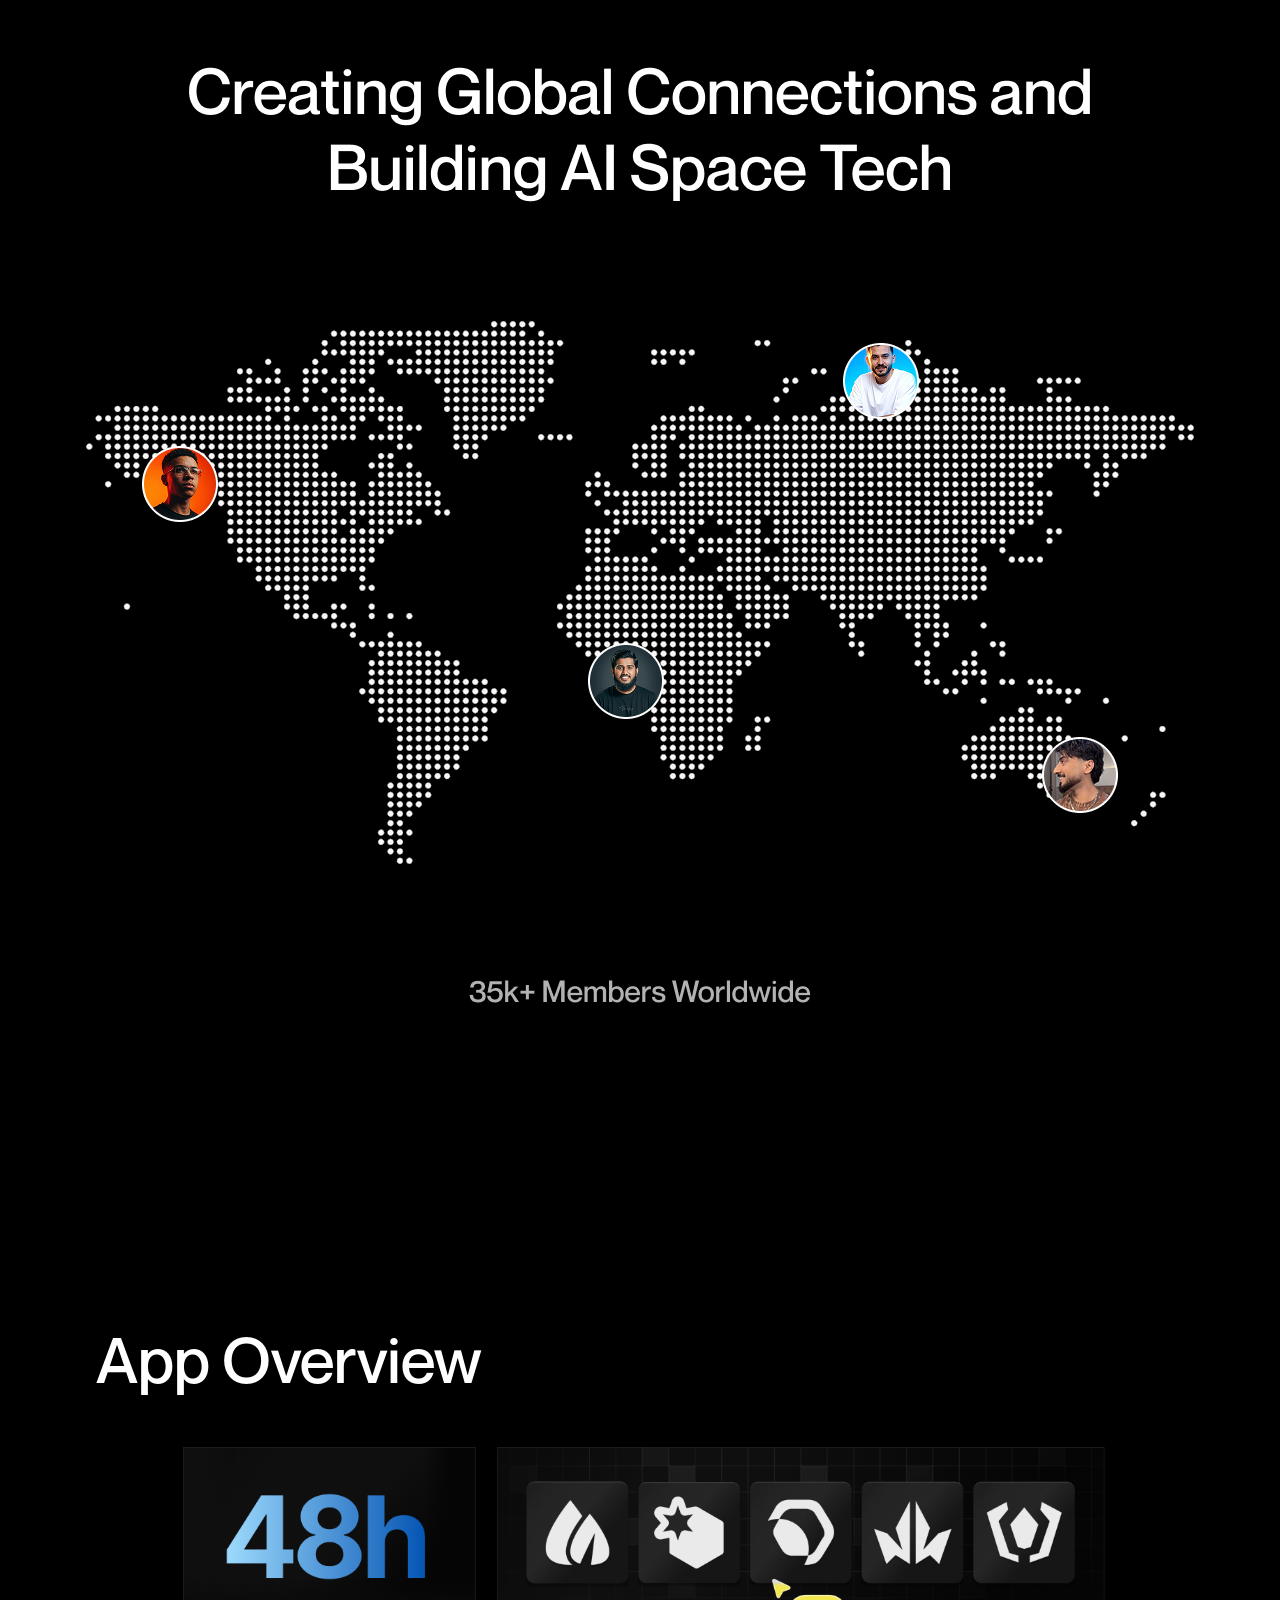
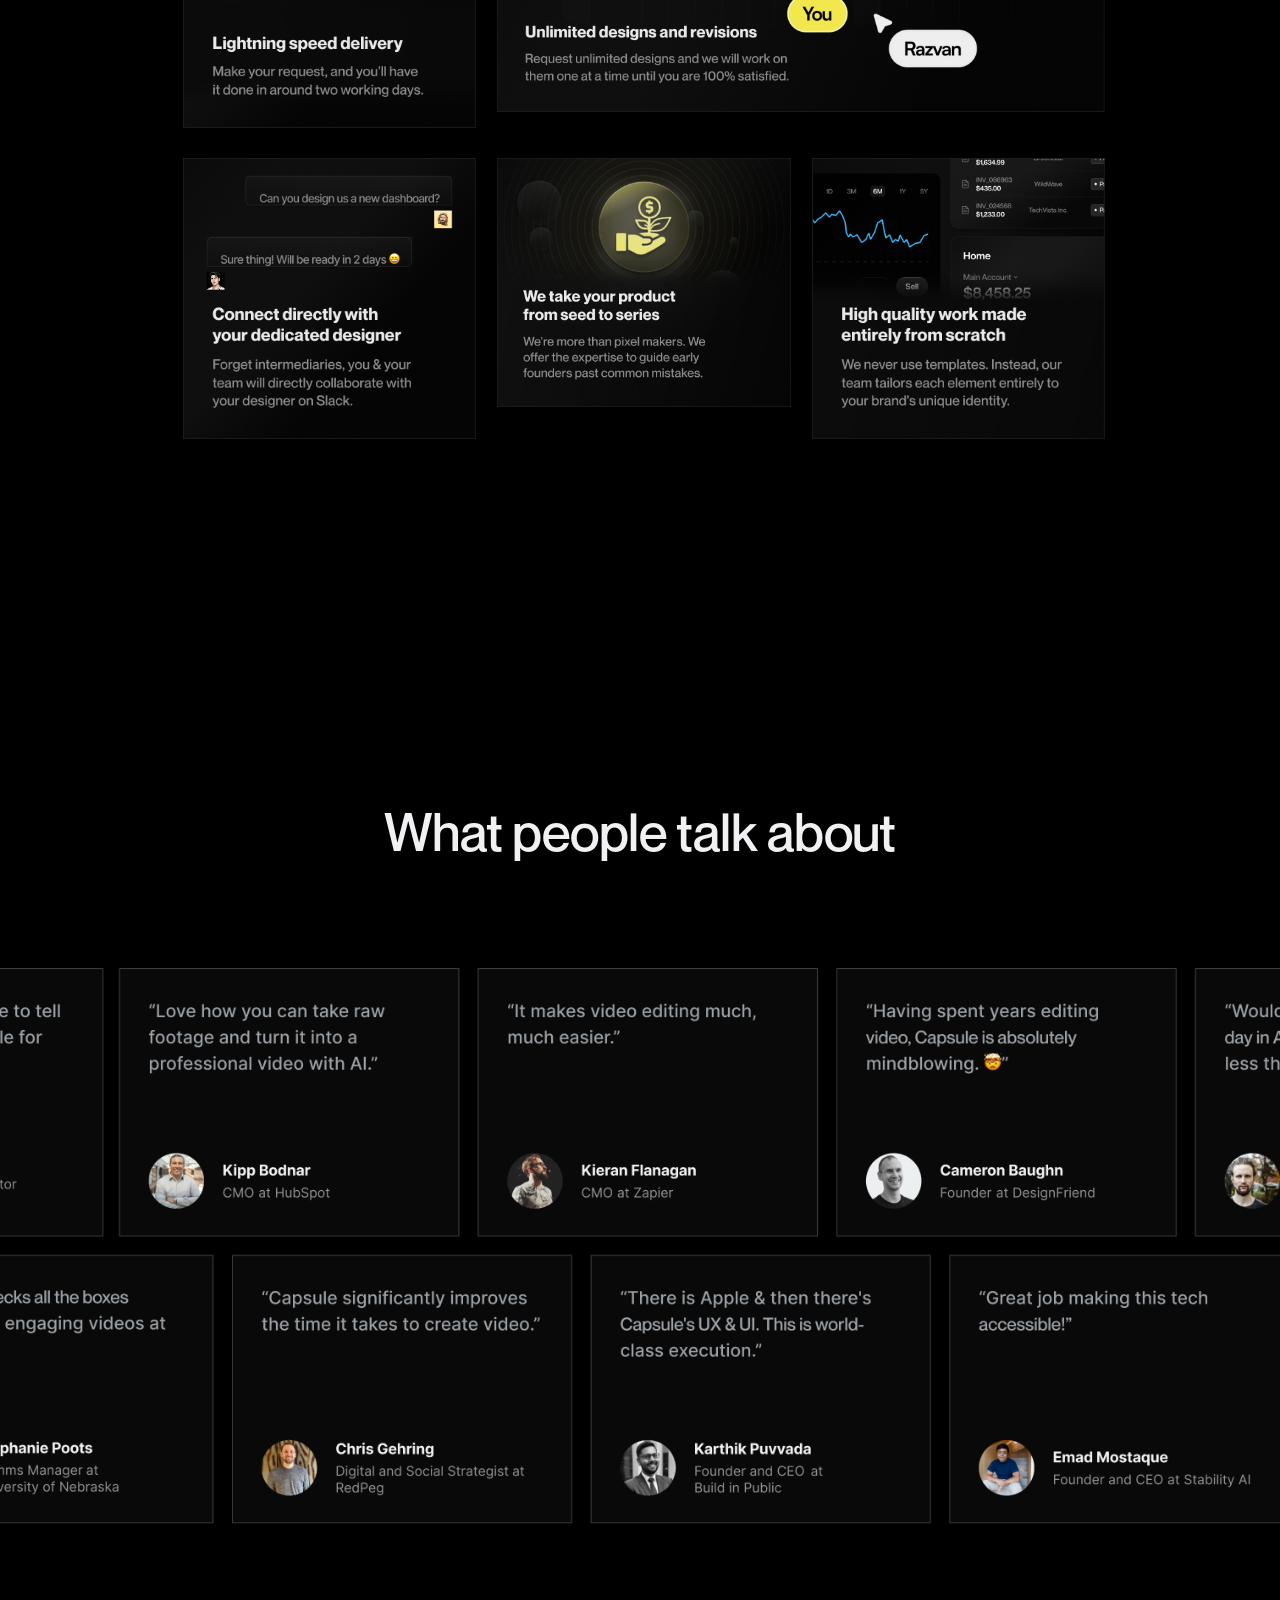
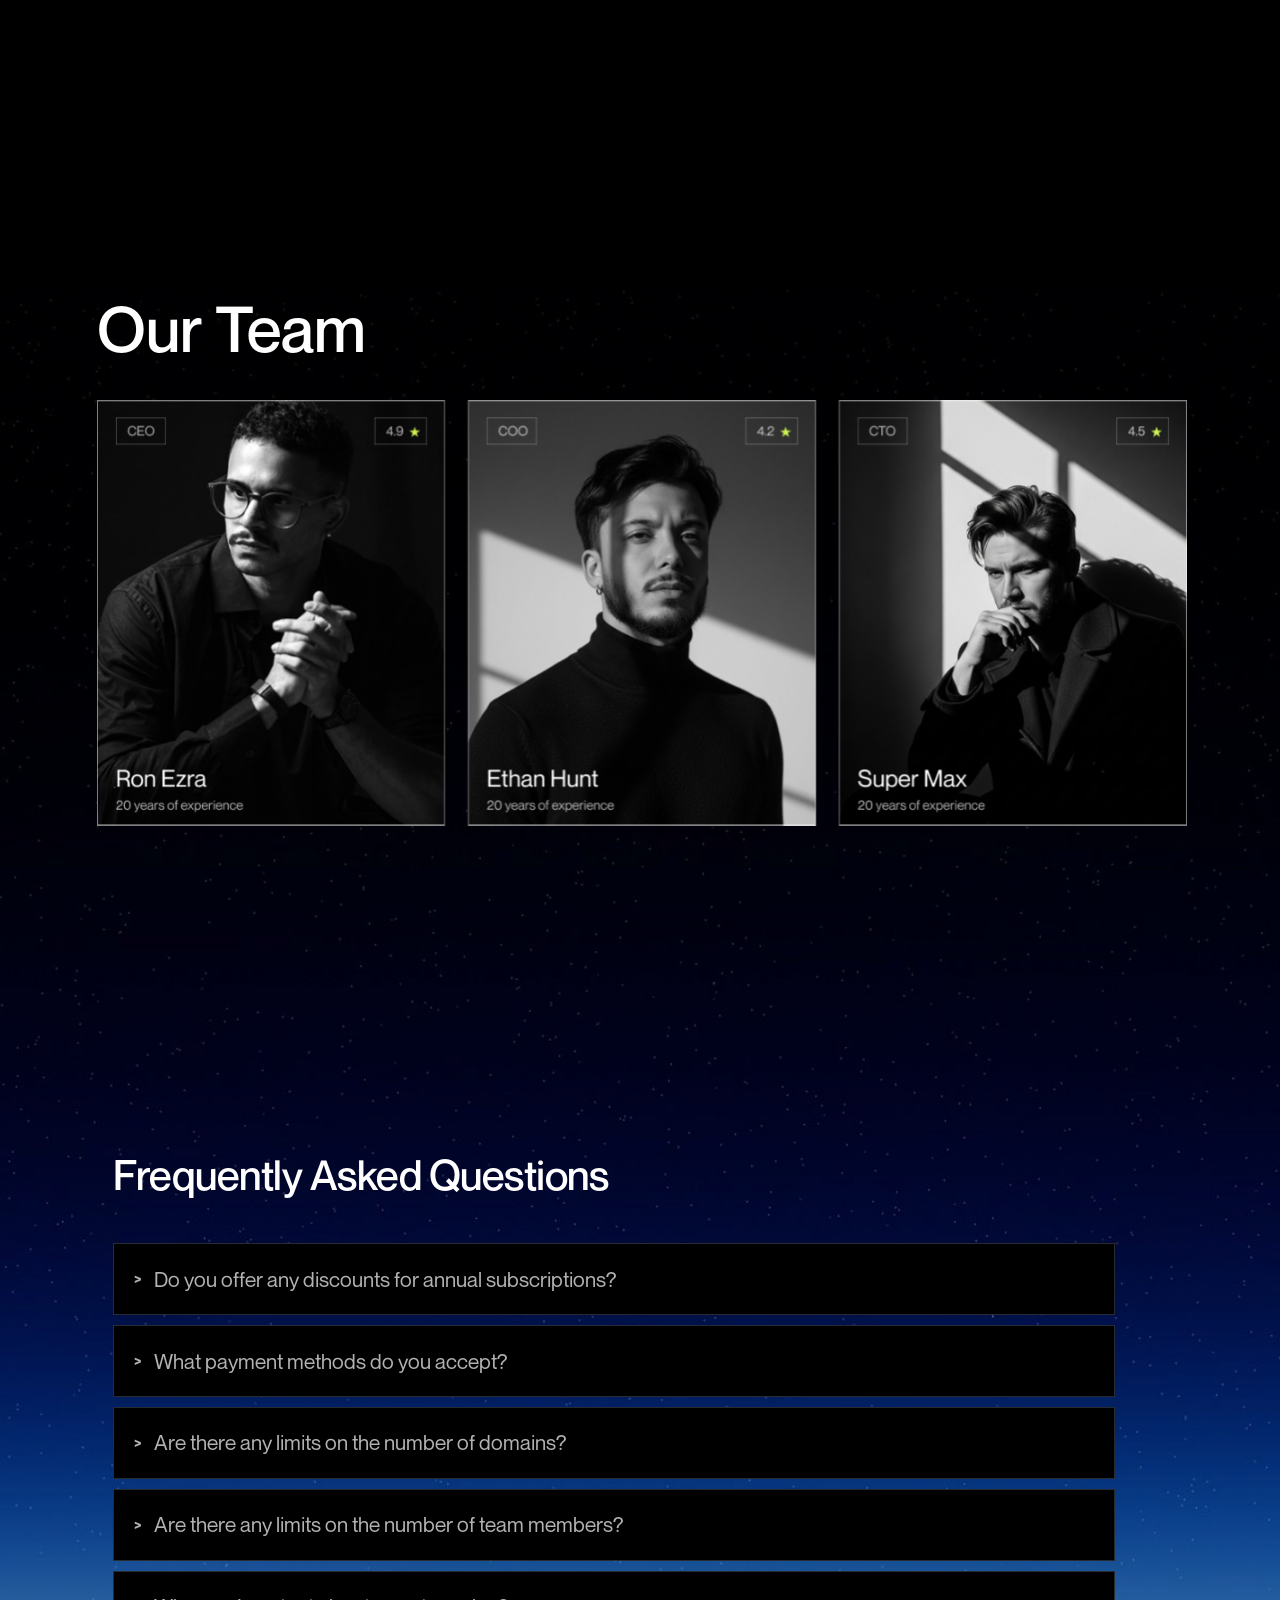
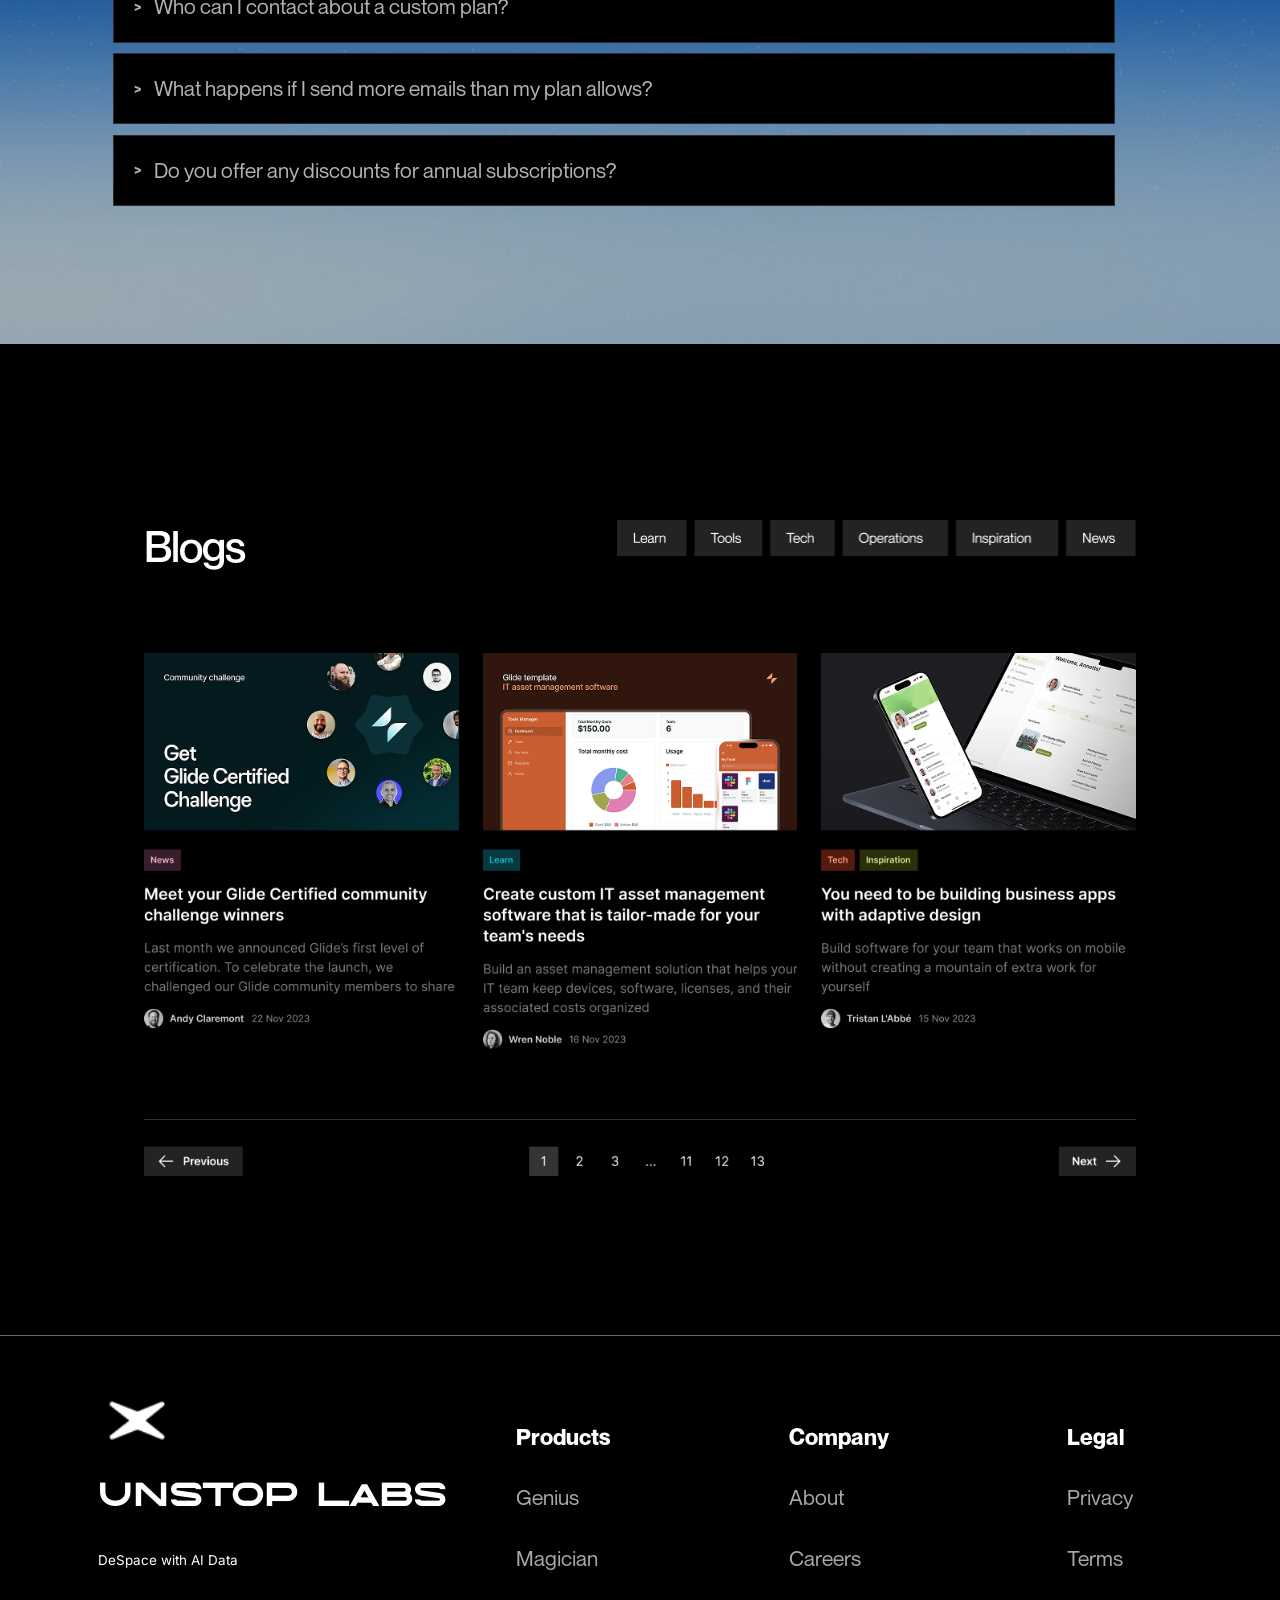
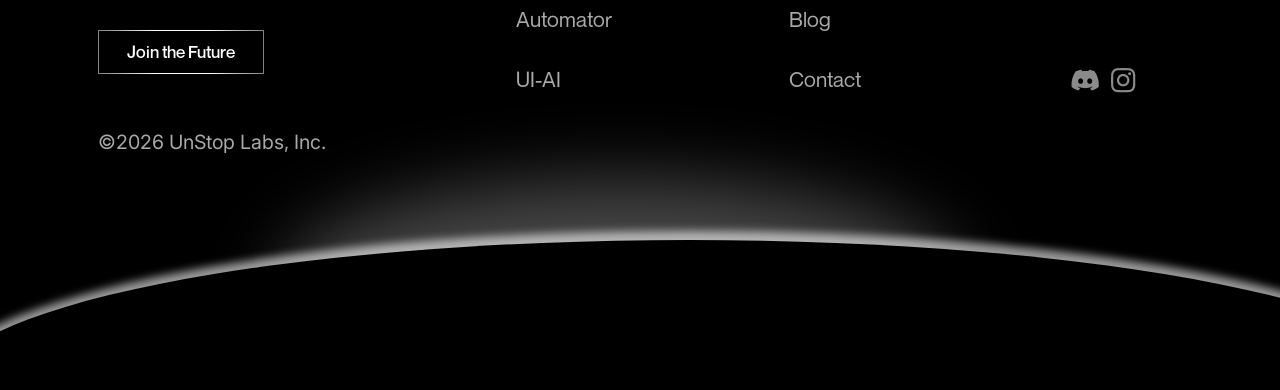
==== commit 67f8ad24: "Refactor navigation links and enhance footer structure across multiple pages" ====
--- a/index.html
+++ b/index.html
@@ -18,13 +18,15 @@
       <nav>
         <div class="nav-mobile">
           <span class="icon-hamburger"
-            ><img src="/assets/icons/menu.png" alt=""
-          /></span>
-          <p class="brand-name">UNSTOP LABS</p>
+            ><img src="/assets/icons/menu.png" alt="" />
+          </span>
+          <a href="/" class="brand-name">UNSTOP LABS</a>
         </div>
         <div class="nav-desktop">
           <div>
-            <img class="logo" src="/assets/icons/logo.png" alt="" />
+            <a href="/"
+              ><img class="logo" src="/assets/icons/logo.png" alt=""
+            /></a>
           </div>
 
           <ul class="container-link">
@@ -37,13 +39,19 @@
           <div class="container-control">
             <ul class="container-social">
               <li>
-                <img src="/assets/icons/twitter.png" alt="" />
+                <a href="#">
+                  <img src="/assets/icons/twitter.png" alt="" />
+                </a>
               </li>
               <li>
-                <img src="/assets/icons/discord.png" alt="" />
+                <a href="#">
+                  <img src="/assets/icons/discord.png" alt="" />
+                </a>
               </li>
               <li>
-                <img src="/assets/icons/github.png" alt="" />
+                <a href="#">
+                  <img src="/assets/icons/github.png" alt="" />
+                </a>
               </li>
             </ul>
 
@@ -310,14 +318,16 @@
       </section>
     </main>
 
-–    <footer>
+    <footer>
       <section>
         <div class="brand-info">
           <div>
-            <img class="logo" src="/assets/icons/logo.png" alt="" />
-          </div>
-
-          <p class="brand-name">UNSTOP Labs</p>
+            <a class="brand-logo" href="#">
+              <img class="logo" src="/assets/icons/logo.png" alt="" />
+            </a>
+          </div>
+
+          <a href="/" class="brand-name">UNSTOP Labs</a>
           <p class="intro font-inter">DeSpace with AI Data</p>
 
           <a href="#" class="link-join">Join the Future</a>
@@ -376,5 +386,7 @@
       <div class="circle"></div>
       <div class="overlap-circle"></div>
     </footer>
+
+    <script src="/index.js"></script>
   </body>
 </html>
--- a/css/styles.css
+++ b/css/styles.css
@@ -108,6 +108,10 @@
   color: rgba(255, 255, 255, 0.6);
 }
 
+nav .link a.active {
+  color: var(--color-white);
+}
+
 .container-control button {
   font-size: 1.609rem;
   color: var(--color-white);
@@ -592,10 +596,17 @@
 footer .brand-name {
   margin-top: 16.81px;
   margin-bottom: 14.38px;
-  color: rgba(255, 255, 255, 0.72);
   font-weight: 500;
   font-size: 2.086rem;
   line-height: 21.57px;
+}
+
+nav a.brand-name,
+footer a.brand-name,
+footer .brand-logo {
+  text-decoration: none;
+  border: none;
+  padding: 0;
 }
 
 footer .intro {
@@ -732,12 +743,19 @@
 }
 
 .event .arrow-down {
-  width: 9px;
-  height: 4.5px;
+  width: 24px;
+  height: 24px;
+  border: none;
+  background-color: transparent;
+  padding: 8px;
+  cursor: pointer;
 }
 
 .event .arrow-down img,
-.container-events img {
+.container-events img,
+.supported-variants .icon img,
+.quick-links img,
+aside .navigation img {
   width: 100%;
   height: 100%;
 }
@@ -1019,6 +1037,311 @@
   color: rgba(255, 255, 255, 0.7);
   margin-top: 10.28px;
 }
+
+.docs-page h1 {
+  font-weight: 700;
+  font-size: 1.807rem;
+  line-height: 21.75px;
+  letter-spacing: -0.45px;
+  margin-top: 0;
+}
+
+.docs-page .intro {
+  padding: 20px 52.71px 44px 28px;
+}
+
+.docs-page .intro > p {
+  font-size: 0.967rem;
+  line-height: 11.11px;
+  color: rgba(160, 165, 162, 1);
+}
+
+.docs-page .info {
+  display: flex;
+  align-items: center;
+  gap: 4.86px;
+  border: 0.6px solid rgba(234, 179, 8, 1);
+  padding: 10.68px 12.19px;
+  margin-top: 25.45px;
+  background-color: rgba(234, 179, 8, 0.06);
+}
+
+.docs-page .info img {
+  width: 9.67px;
+  height: 9.67px;
+}
+
+.docs-page .info p {
+  font-size: 0.846rem;
+  line-height: 12.08px;
+  color: rgba(254, 240, 138, 1);
+  margin: 0;
+}
+
+.docs-page h2 {
+  font-size: 1.807rem;
+  line-height: 21.75px;
+  letter-spacing: -0.45px;
+  margin: 0;
+  padding-left: 8px;
+}
+
+.info-operation {
+  padding: 0 19.41px 44px;
+}
+
+.info-operation > div {
+  margin-top: 25px;
+}
+
+.info-operation .title {
+  display: flex;
+  align-items: center;
+  gap: 5.28px;
+}
+
+.info-operation .num {
+  display: flex;
+  justify-content: center;
+  align-items: center;
+  border: 0.66px solid rgba(74, 222, 128, 0.3);
+  background-color: rgba(74, 222, 128, 0.15);
+  color: rgba(74, 222, 128, 1);
+  width: 18.49px;
+  height: 18.49px;
+  font-size: 0.792rem;
+  line-height: 10.57px;
+}
+
+.info-operation .text,
+.info-operation .description p {
+  line-height: 18.49px;
+}
+
+.info-operation .text {
+  font-weight: 700;
+  font-size: 1.057rem;
+}
+
+.info-operation .description p {
+  font-size: 1.057rem;
+  color: rgba(160, 165, 162, 1);
+  margin: 0;
+}
+
+.info-operation .description {
+  display: flex;
+  gap: 5.28px;
+}
+
+.info-operation .line {
+  display: flex;
+  justify-content: center;
+  width: 18.49px;
+  min-width: 18.49px;
+}
+
+.info-operation .line span {
+  display: inline-block;
+  width: 0.66px;
+  height: 100%;
+  background-color: rgba(74, 222, 128, 0.2);
+}
+
+.supported-variants {
+  padding: 0 23px 97.95px;
+}
+
+.supported-variants h2 {
+  padding-left: 0;
+}
+
+.variants > div {
+  height: 147.31px;
+  width: 252px;
+  border: 0.72px solid rgba(255, 255, 255, 0.1);
+  background-color: rgba(5, 5, 5, 1);
+  padding: 15.02px 27.39px 16.45px 17.88px;
+  margin-top: 25px;
+}
+
+.supported-variants .icon {
+  width: 17.16px;
+  height: 17.16px;
+}
+
+.supported-variants .title,
+.supported-variants .description {
+  font-size: 1.144rem;
+  line-height: 17.16px;
+}
+
+.supported-variants .title {
+  font-weight: 700;
+  margin-top: 11.44px;
+  margin-bottom: 4.29px;
+}
+
+.supported-variants .description {
+  color: rgba(160, 165, 162, 1);
+  font-weight: 400;
+  margin: 0;
+}
+
+.supported-variants .description span {
+  color: var(--color-white);
+}
+
+.supported-variants > p {
+  display: none;
+}
+
+.list-desktop,
+.quick-links {
+  display: none;
+}
+
+.quick-links .img {
+  width: 27.4px;
+  height: 27.4px;
+}
+
+.docs-page .sub-menu {
+  display: flex;
+  align-items: center;
+  gap: 15px;
+  padding: 25px 19px;
+}
+
+.docs-page .sub-menu button,
+.docs-page .sub-menu ol {
+  padding: 0;
+}
+
+.docs-page .sub-menu button {
+  background-color: transparent;
+  border: none;
+}
+
+.breadcrumb {
+  display: flex;
+  list-style: none;
+  padding: 12px 16px;
+  margin: 0;
+  border-radius: 8px;
+  font-family: "Inter", sans-serif;
+}
+
+.breadcrumb li {
+  display: flex;
+  align-items: center;
+  font-size: 14px;
+  color: rgba(255, 255, 255, 0.8);
+}
+
+/* Separator */
+.breadcrumb li:not(:last-child)::after {
+  content: "›";
+  margin: 0 8px;
+  color: #6c757d;
+  font-size: 1.4rem;
+}
+
+.breadcrumb a {
+  text-decoration: none;
+  transition: color 0.2s;
+  color: rgba(255, 255, 255, 0.8);
+  font-size: 1.4rem;
+}
+
+aside .brand-name {
+  display: none;
+}
+
+.parent aside {
+  flex: 0 0 323px;
+  border-right: 0.4px solid var(--color-white);
+}
+
+.parent {
+  display: flex;
+}
+
+.parent aside {
+  flex: 0 0 200px;
+  border-right: 0.4px solid var(--color-white);
+}
+
+aside .navigation {
+  padding: 0 15px;
+}
+
+aside .navigation p,
+aside .navigation a {
+  padding: 0 10px;
+  margin-bottom: 3px;
+}
+
+aside .navigation p,
+aside .navigation .name,
+aside .navigation a {
+  font-size: 1.324rem;
+  line-height: 27.83px;
+}
+
+aside .navigation p {
+  font-weight: 500;
+}
+
+aside .navigation ul {
+  list-style-type: none;
+  margin: 0;
+  padding: 0;
+}
+
+aside .navigation li.active {
+  background-color: var(--color-white);
+}
+
+aside .navigation a {
+  display: flex;
+  align-items: center;
+  gap: 7px;
+  text-decoration: none;
+}
+
+aside .navigation .name {
+  color: rgba(160, 165, 162, 1);
+}
+
+aside .navigation .icon {
+  display: inline-block;
+  width: 17.56px;
+  height: 17.56px;
+}
+
+aside .navigation > div {
+  padding-left: 0.59px;
+}
+
+.get-start-links {
+  margin: 36.59px 0 20.59px;
+}
+
+.roadmap,
+.about,
+.whitepaper-page .title {
+  background: linear-gradient(
+    181deg,
+    rgba(0, 0, 0, 0.6),
+    rgba(255, 255, 255, 0.5)
+  );
+}
+
+nav .container-link li.active {
+  color: var(--color-white);
+}
+
 /* Utilities */
 .m-0 {
   margin: 0;
@@ -1036,6 +1359,10 @@
 }
 .img-100 {
   width: 100%;
+}
+
+.hide {
+  display: none;
 }
 
 @media screen and (min-width: 395px) {
@@ -1639,6 +1966,221 @@
   .whitepaper-page > .content > p {
     font-size: 2.5rem;
   }
+
+  .docs-page .intro {
+    padding: 84.54px 97px 0;
+  }
+
+  .docs-page h1 {
+    letter-spacing: -0.86px;
+    font-size: 3.414rem;
+    line-height: 41.1px;
+    margin-top: 0;
+  }
+
+  .docs-page .intro > p,
+  .info-operation .description p {
+    font-size: 1.827rem;
+    line-height: 31.97px;
+  }
+
+  .info-operation .description p {
+    padding: 20px 0;
+  }
+
+  .docs-page .info {
+    padding: 21.68px 23.98px;
+    margin-top: 25.45px;
+    gap: 9.19px;
+  }
+
+  .docs-page .info p {
+    font-size: 1.598rem;
+    line-height: 22.84px;
+  }
+
+  .docs-page .info img {
+    width: 18.27px;
+    height: 18.27px;
+  }
+
+  .docs-page h2 {
+    font-size: 2.717rem;
+    line-height: 36.54px;
+    letter-spacing: -0.69px;
+    padding-left: 0;
+  }
+
+  .info-operation {
+    padding: 110.75px 97px 133.59px;
+  }
+
+  .info-operation > div {
+    margin-top: 45px;
+  }
+
+  .info-operation .num {
+    width: 31.97px;
+    height: 31.97px;
+    font-size: 1.37rem;
+    line-height: 18.27px;
+  }
+
+  .info-operation .title,
+  .info-operation .description {
+    gap: 19.89px;
+  }
+
+  .info-operation .text {
+    font-size: 1.827rem;
+    line-height: 31.97px;
+    margin: 0;
+  }
+
+  .info-operation .line {
+    width: 31.97px;
+    min-width: 31.97px;
+  }
+
+  .info-operation .line span {
+    width: 1.14px;
+  }
+
+  .supported-variants {
+    padding: 0 97px 119px;
+  }
+
+  .supported-variants > p {
+    display: block;
+    font-size: 1.827rem;
+    line-height: 1.97rem;
+    color: rgba(160, 165, 162, 1);
+  }
+
+  .supported-variants > p span {
+    color: var(--color-white);
+    font-weight: 700;
+  }
+
+  .variants {
+    display: flex;
+    flex-wrap: wrap;
+  }
+
+  .variants > div {
+    width: 50%;
+    height: 100%;
+    padding: 23.98px 0 43.74px 28.54px;
+  }
+
+  .list-desktop,
+  .quick-links {
+    display: block;
+  }
+
+  .quick-links {
+    padding: 0 97px 32.66px;
+  }
+
+  .supported-variants .icon {
+    width: 27.4px;
+    height: 27.4px;
+  }
+
+  .supported-variants .title,
+  .supported-variants .description,
+  .quick-links .name,
+  .quick-links .description {
+    font-size: 1.827rem;
+    line-height: 27.4px;
+  }
+
+  .quick-links > div {
+    display: flex;
+    flex-wrap: wrap;
+    gap: 18.27px;
+    border: 1.14px;
+    margin-top: 27.4px;
+  }
+
+  .quick-links > div > div {
+    flex: 1 1 100px;
+    padding: 23.98px 28.54px 26.66px;
+    background-color: rgba(255, 255, 255, 0.1);
+    border: 1.14px solid rgba(255, 255, 255, 0.1);
+  }
+
+  .quick-links > div > div p {
+    margin: 0;
+  }
+
+  .quick-links .name {
+    font-weight: 700;
+    margin: 18.27px 0 6.25px;
+  }
+
+  .quick-links .description {
+    color: rgba(160, 165, 162, 1);
+  }
+
+  .docs-page .sub-menu {
+    display: none;
+  }
+
+  .parent aside {
+    flex: 0 0 323px;
+  }
+
+  aside .brand-name {
+    display: block;
+    font-size: 2.644rem;
+    padding: 23px 0;
+    border-bottom: 0.28px solid var(--color-white);
+    text-align: center;
+  }
+
+  aside .navigation {
+    padding: 0 28px;
+  }
+
+  aside .navigation p,
+  aside .navigation a {
+    padding: 0 18.56px;
+    margin-bottom: 6.96px;
+  }
+
+  aside .navigation p {
+    font-weight: 700;
+    font-size: 1.624rem;
+    line-height: 27.83px;
+  }
+
+  aside .navigation li.active {
+    background-color: var(--color-white);
+  }
+
+  aside .navigation a {
+    gap: 13.92px;
+    text-decoration: none;
+  }
+
+  aside .navigation .name {
+    font-size: 1.624rem;
+    line-height: 27.83px;
+  }
+
+  aside .navigation .icon {
+    width: 18.56px;
+    height: 18.56px;
+  }
+
+  aside .navigation > div {
+    padding-left: 18.59px;
+  }
+
+  .get-start-links {
+    margin: 56.59px 0 40.59px;
+  }
 }
 
 @media screen and (min-width: 1270px) {
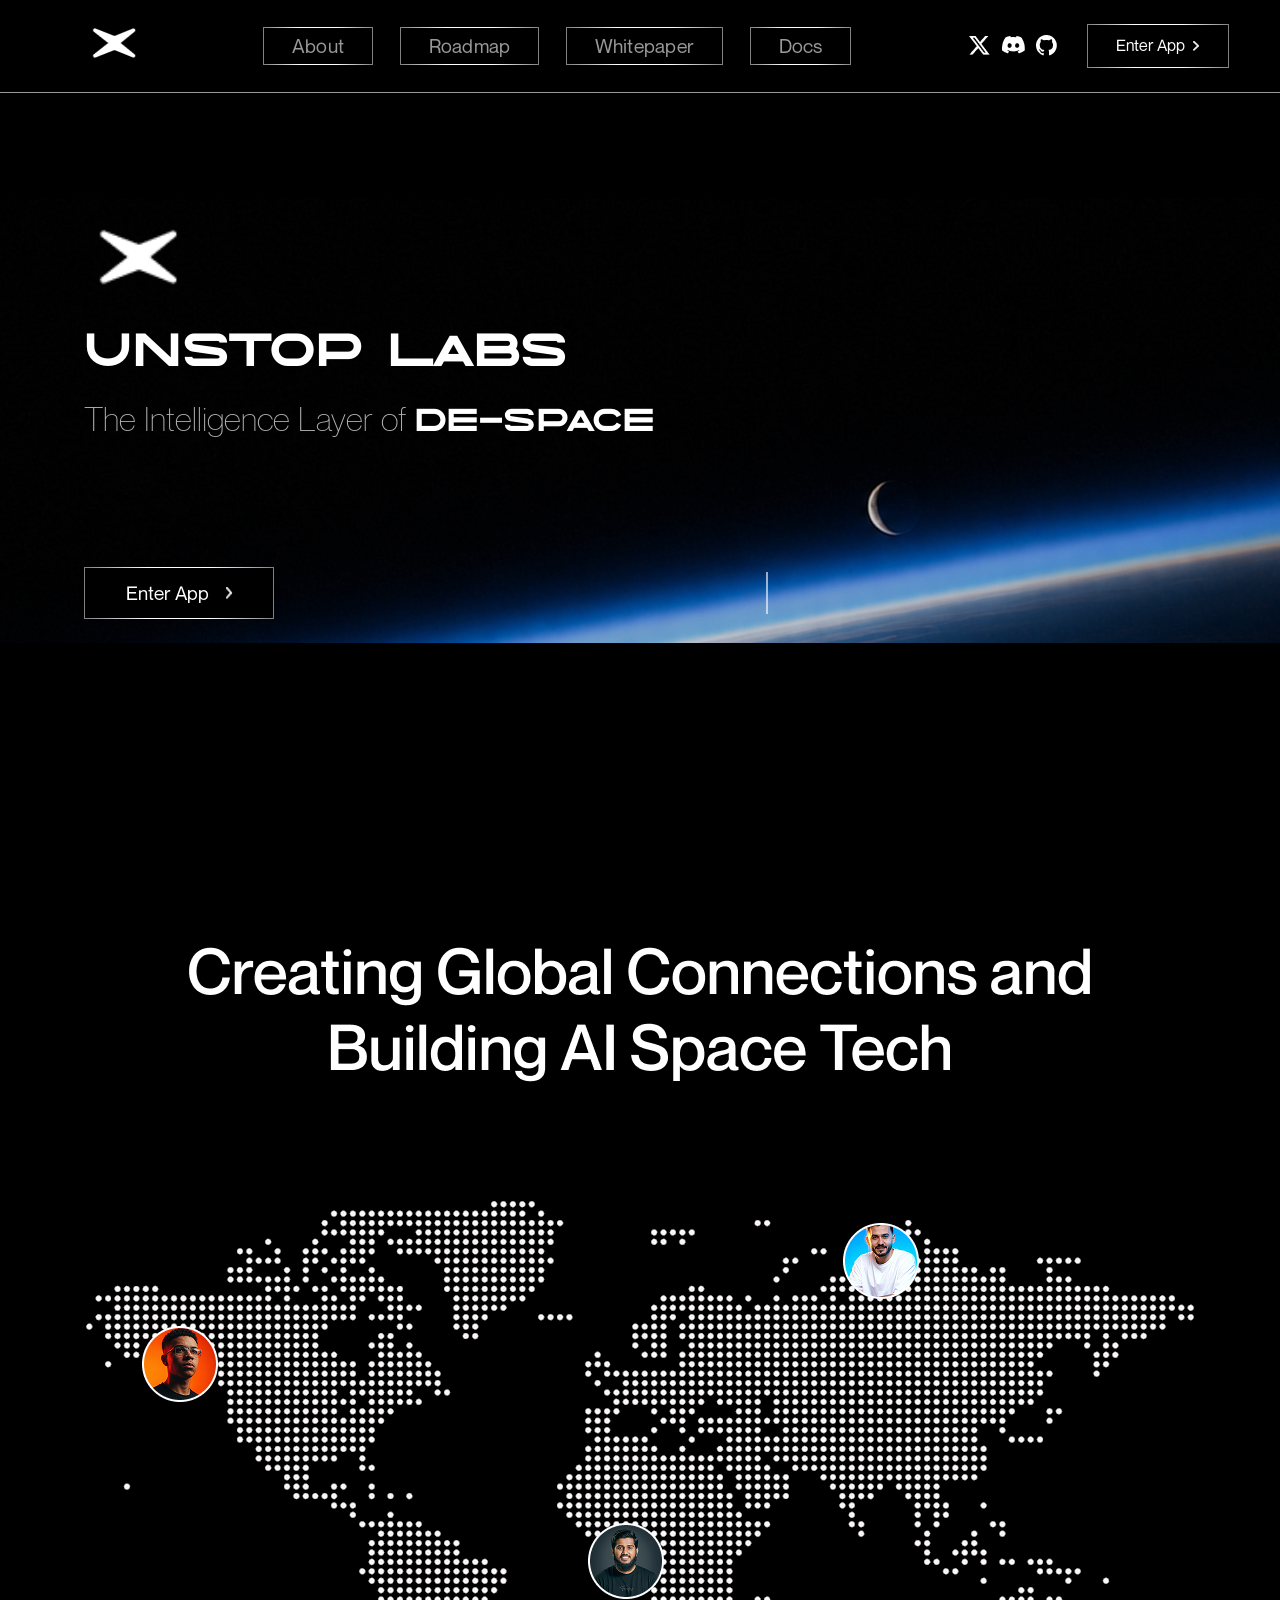
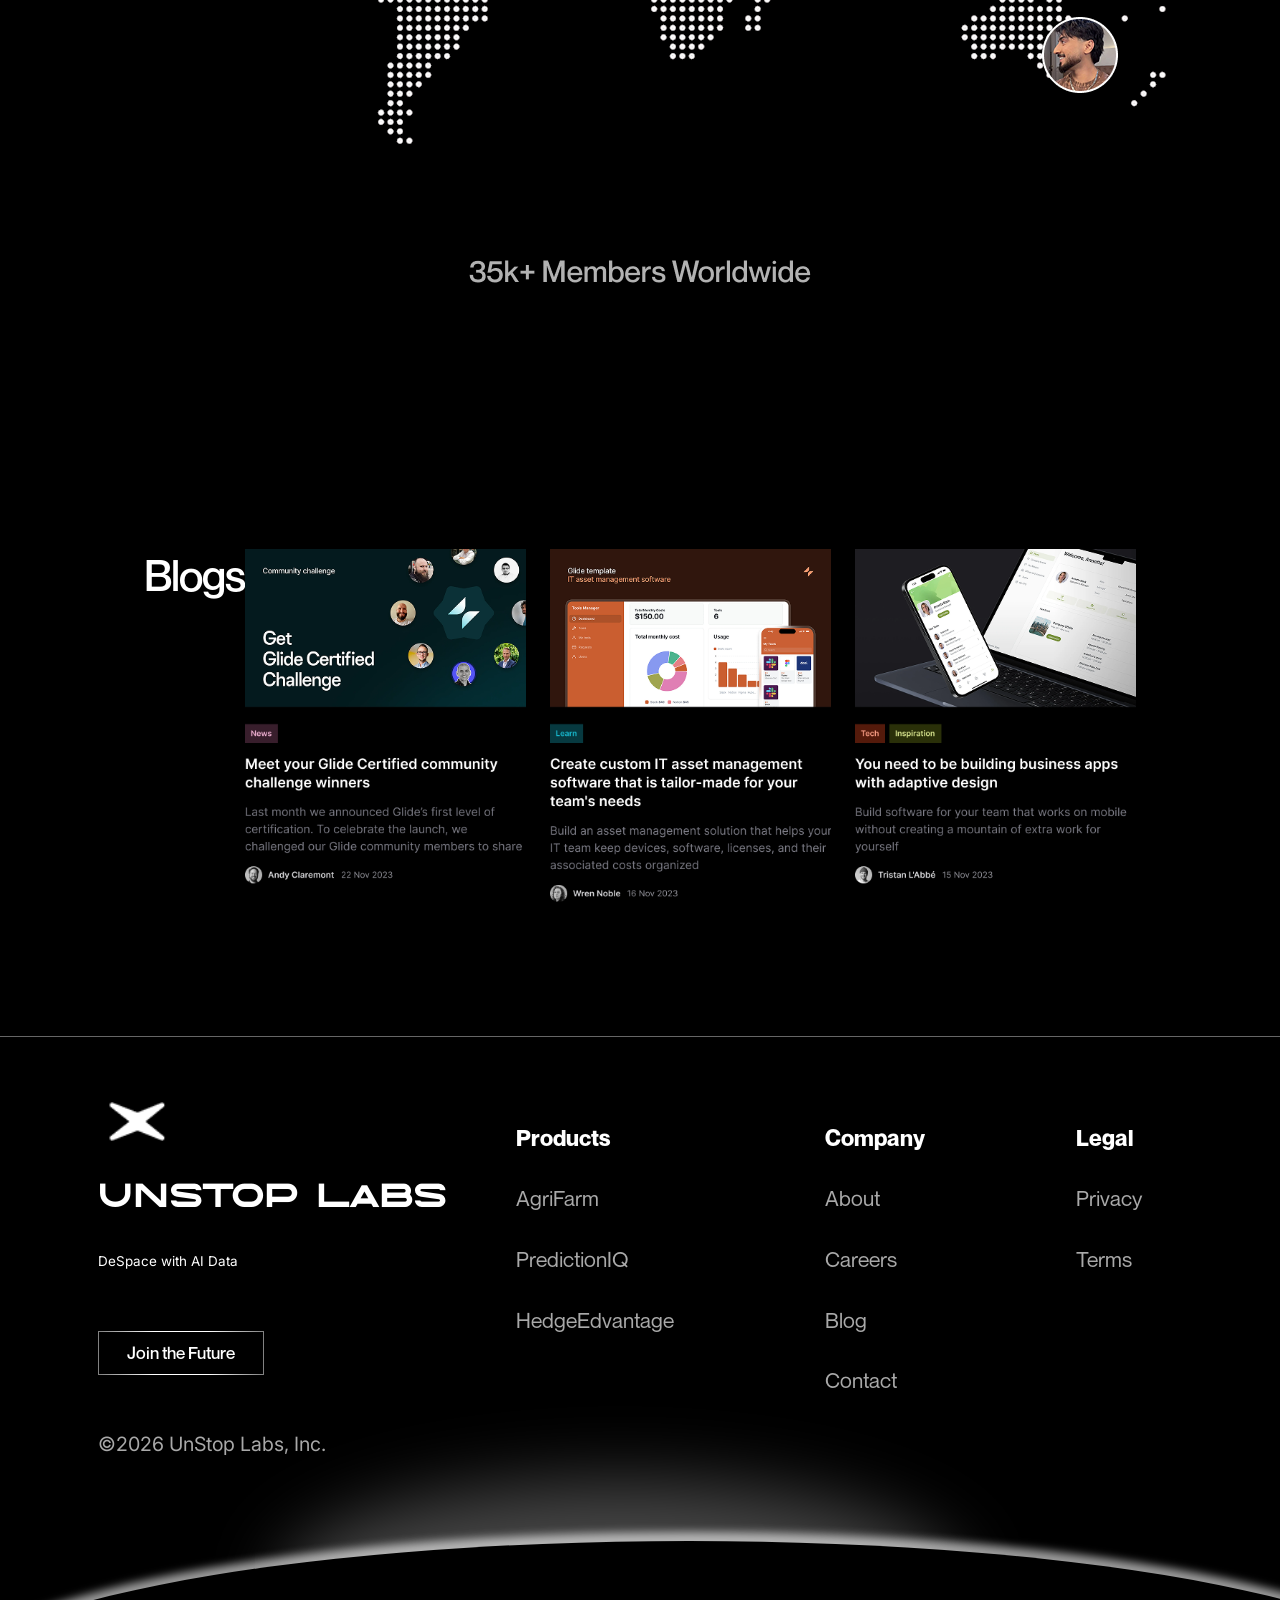
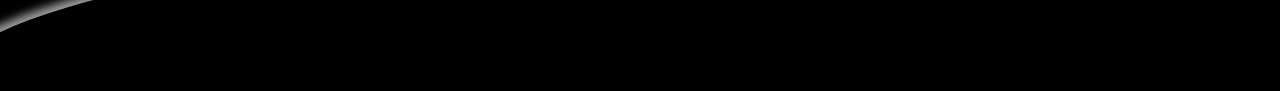
==== commit b566c0bb: "latest edit" ====
--- a/index.html
+++ b/index.html
@@ -33,7 +33,7 @@
             <li class="link"><a href="/about.html">About</a></li>
             <li class="link"><a href="/roadmap.html">Roadmap</a></li>
             <li class="link"><a href="/whitepaper.html">Whitepaper</a></li>
-            <li class="link"><a href="/docs.html">Docs</a></li>
+            <li class="link"><a href="#">Docs</a></li>
           </ul>
 
           <div class="container-control">
@@ -49,7 +49,7 @@
                 </a>
               </li>
               <li>
-                <a href="#">
+                <a href="https://github.com/orgs/UnStop-Labs/" target="_blank">
                   <img src="/assets/icons/github.png" alt="" />
                 </a>
               </li>
@@ -86,19 +86,19 @@
             <img src="/assets/icons/arrow-right.png" alt="" />
           </button>
 
-          <a href="#">
+          <!-- <a href="#">
             <span class="rectangle"></span>
             <span class="text">Whitepaper</span>
           </a>
-        </div>
-
-        <div class="info">
+        </div> -->
+
+        <!-- <div class="info">
           <p class="info-date m-0">Mar 23, 2026</p>
           <p class="info-location m-0">27.7172, 85.3240</p>
-        </div>
+        </div> -->
 
         <hr />
-        <div class="data">
+        <!-- <div class="data">
           <div class="data-info border-info-bottom">
             <img class="icon-star" src="/assets/icons/star.png" alt="" />
             <div>
@@ -132,10 +132,10 @@
           </div>
         </div>
 
-        <hr />
+        <hr /> -->
       </section>
 
-      <section class="info-partners">
+      <!-- <section class="info-partners">
         <h2>Partnering with top Industry experts</h2>
 
         <div class="partners">
@@ -160,7 +160,7 @@
             </div>
           </div>
         </div>
-      </section>
+      </section> -->
 
       <section class="info-members">
         <div class="img-container">
@@ -168,7 +168,7 @@
         </div>
       </section>
 
-      <section class="app-overview">
+      <!-- <section class="app-overview">
         <h2>App Overview</h2>
 
         <div>
@@ -188,9 +188,9 @@
             <img src="/assets/images/image-3.png" alt="" />
           </div>
         </div>
-      </section>
-
-      <section class="testimonials">
+      </section> -->
+
+      <!-- <section class="testimonials">
         <h2>What people talk about</h2>
 
         <div class="img-small">
@@ -200,9 +200,9 @@
         <div class="img-large">
           <img src="/assets/images/testimonials-desktop.png" alt="" />
         </div>
-      </section>
-
-      <div class="bg-img-container">
+      </section> -->
+
+      <!-- <div class="bg-img-container">
         <section class="team">
           <h2>Our Team</h2>
 
@@ -291,16 +291,16 @@
             </details>
           </div>
         </section>
-      </div>
+      </div> -->
 
       <section class="blogs">
         <div class="header">
           <h2>Blogs</h2>
 
-          <div class="img-blog-nav">
+          <!-- <div class="img-blog-nav">
             <img src="/assets/images/img-blog-nav.png" alt="" />
           </div>
-        </div>
+        </div> -->
 
         <div class="blogs-img-container">
           <div><img src="/assets/images/blog3.png" alt="" /></div>
@@ -308,13 +308,13 @@
           <div><img src="/assets/images/blog1.png" alt="" /></div>
         </div>
 
-        <div class="img-link">
+        <!-- <div class="img-link">
           <img src="/assets/images/img-num-links.png" alt="" />
-        </div>
-
-        <div class="img-link-desktop">
+        </div> -->
+
+        <!-- <div class="img-link-desktop">
           <img src="/assets/images/img-pagination.png" alt="" />
-        </div>
+        </div> -->
       </section>
     </main>
 
@@ -338,17 +338,16 @@
           <a href="/about.html">About</a>
           <a href="/roadmap.html">Roadmap</a>
           <a href="/whitepaper.html">Whitepaper</a>
-          <a href="/docs.html">Docs</a>
+          <a href="#">Docs</a>
         </div>
 
         <section class="desktop-links">
           <div>
             <p>Products</p>
             <ul>
-              <li><a href="#">Genius</a></li>
-              <li><a href="#">Magician</a></li>
-              <li><a href="#">Automator</a></li>
-              <li><a href="#">UI-AI</a></li>
+              <li><a href="#">AgriFarm</a></li>
+              <li><a href="#">PredictionIQ</a></li>
+              <li><a href="#">HedgeEdvantage</a></li>
             </ul>
           </div>
 
@@ -371,14 +370,14 @@
               </ul>
             </div>
 
-            <div class="social">
+            <!-- <div class="social">
               <span>
                 <img src="/assets/icons/icon-discord.png" alt="" />
               </span>
               <span>
                 <img src="/assets/icons/icon-instagram.png" alt="" />
               </span>
-            </div>
+            </div> -->
           </div>
         </section>
       </section>
--- a/css/styles.css
+++ b/css/styles.css
@@ -1512,7 +1512,7 @@
 
   .info-members {
     margin-top: 289px;
-    margin-bottom: 310px;
+    /* margin-bottom: 310px; */
   }
 
   .app-overview {
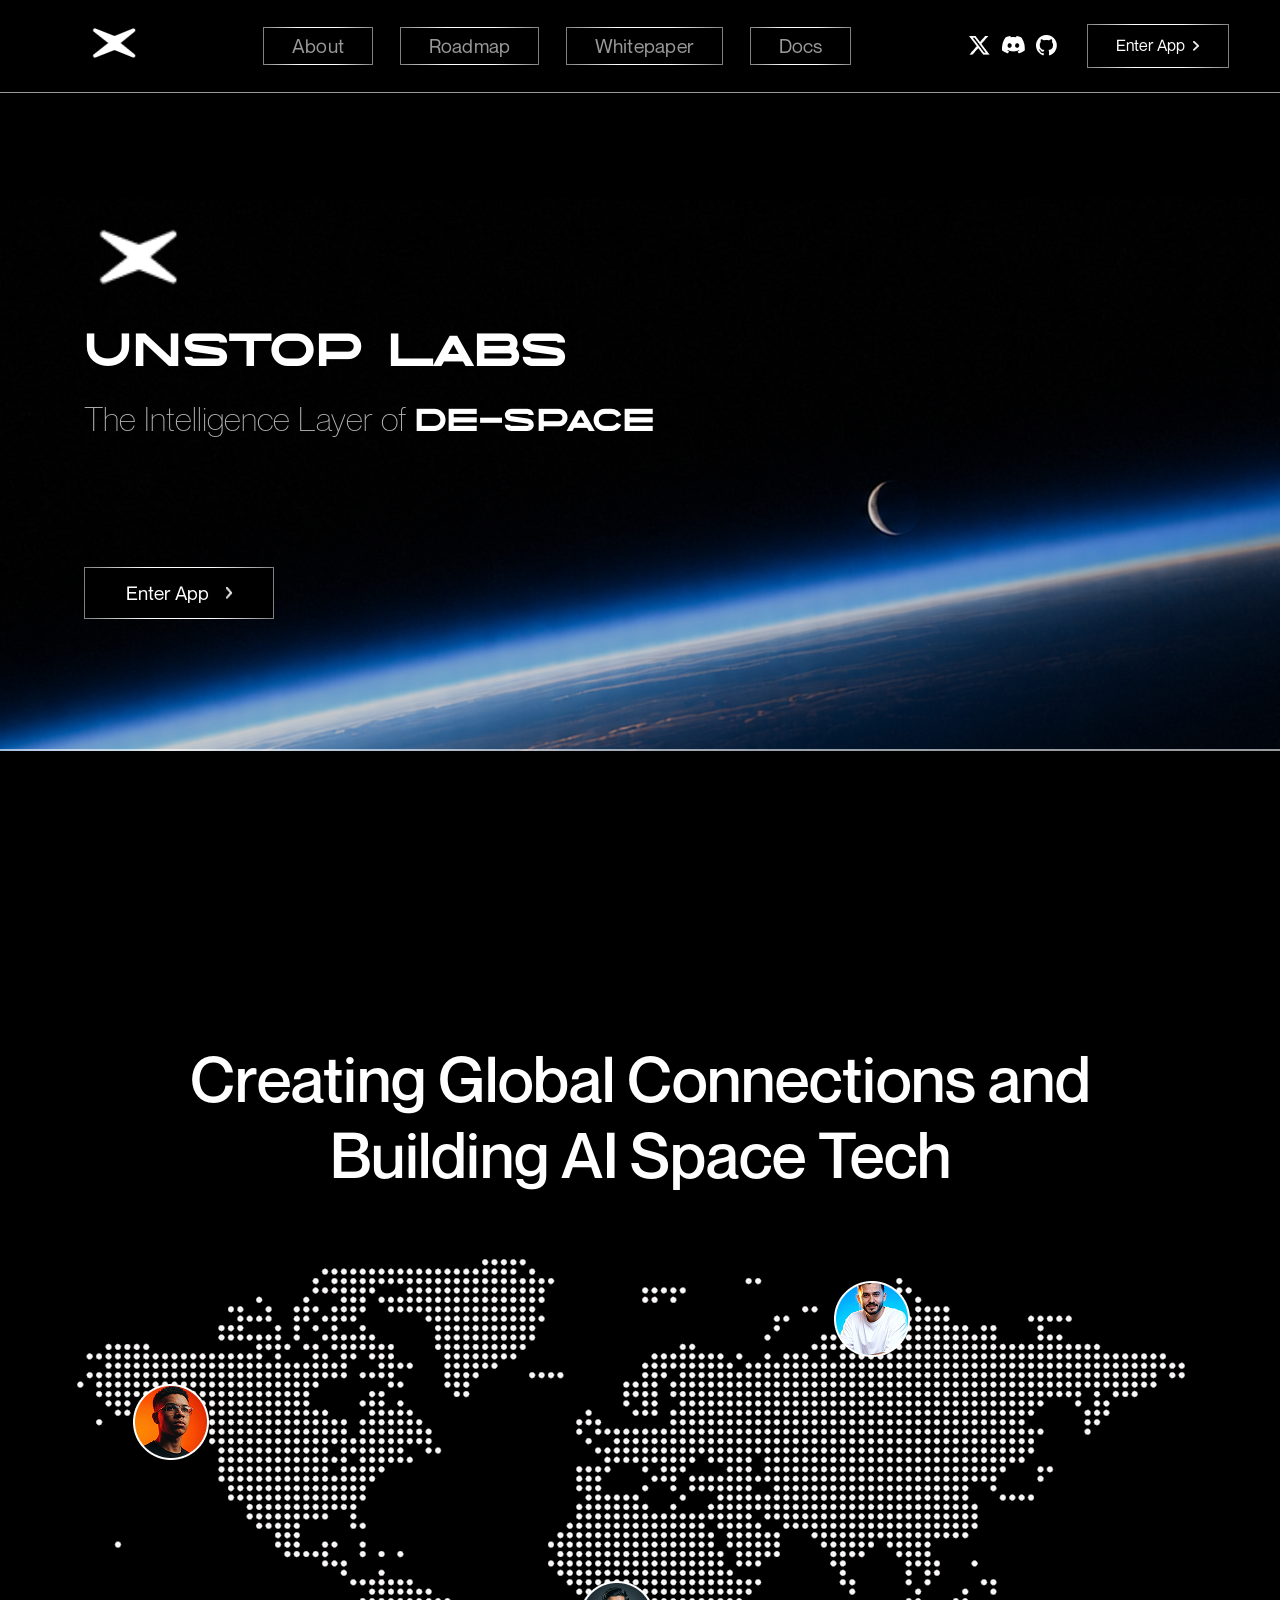
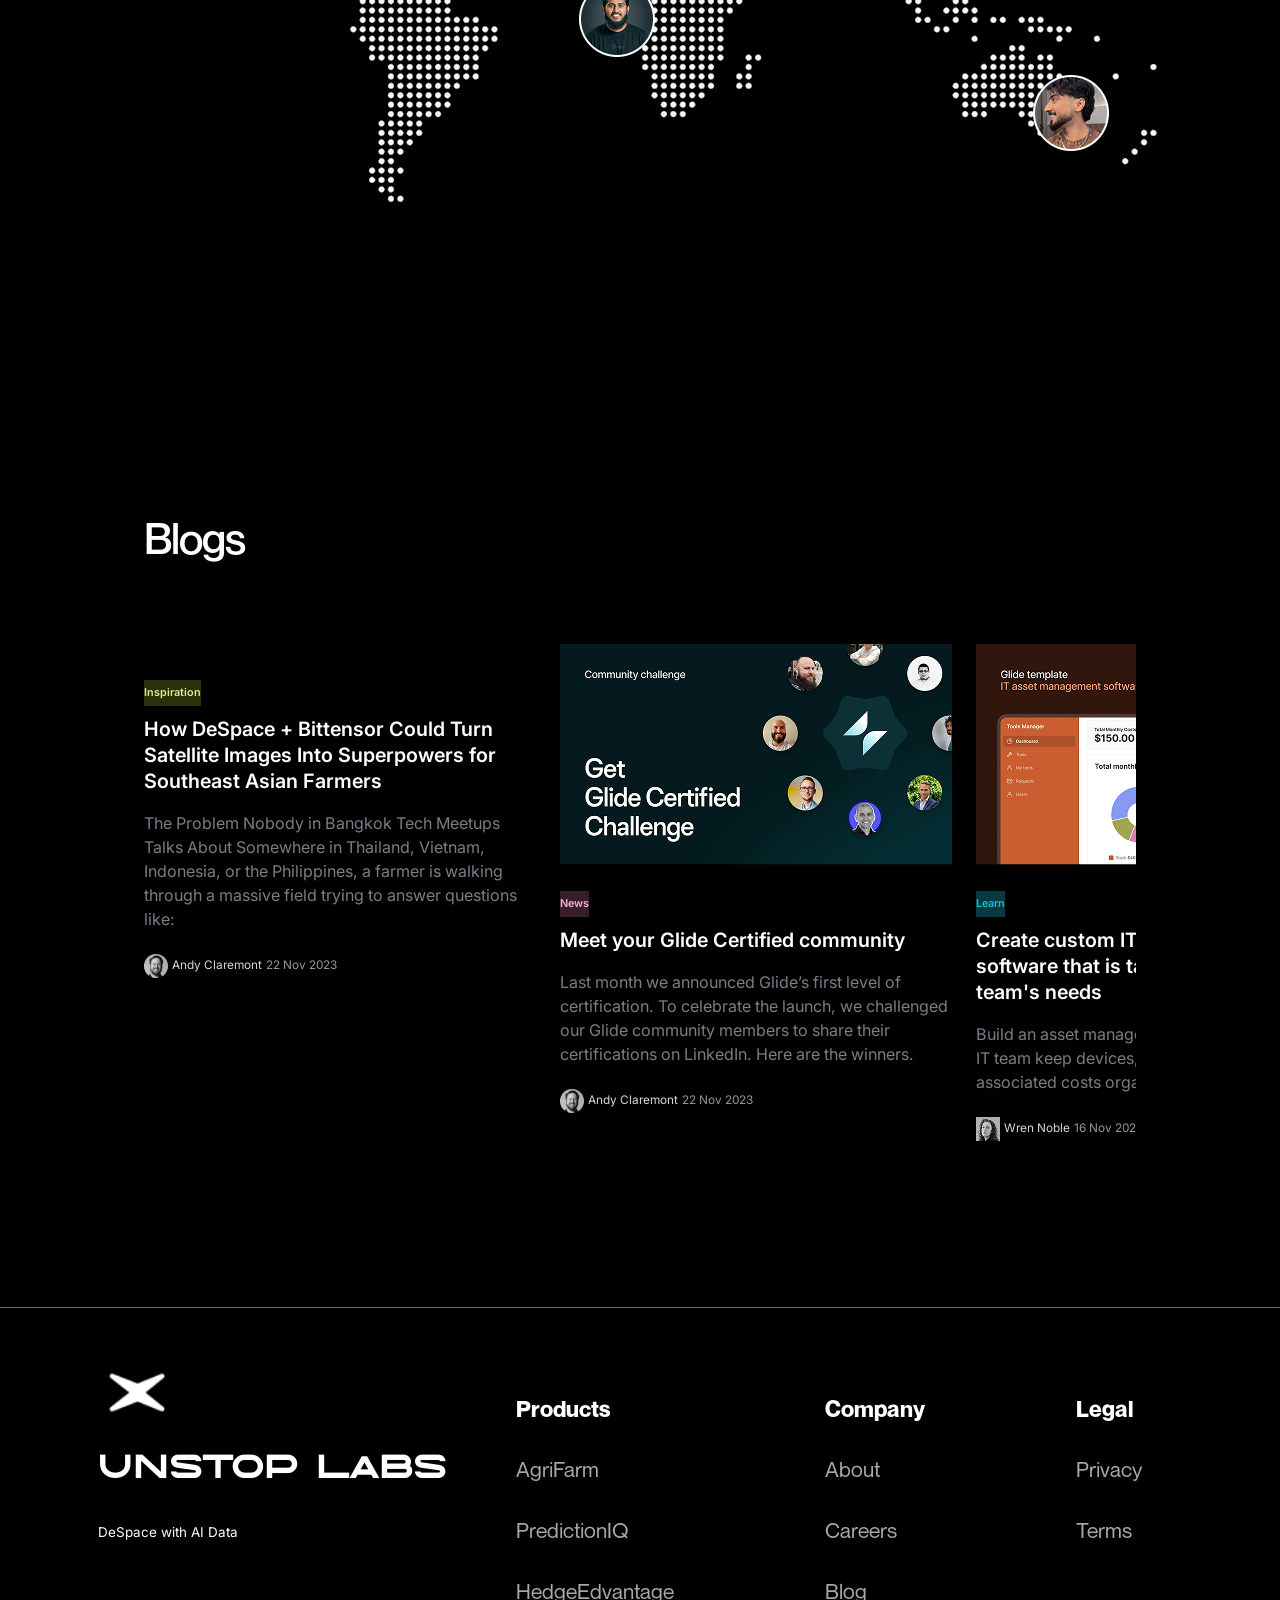
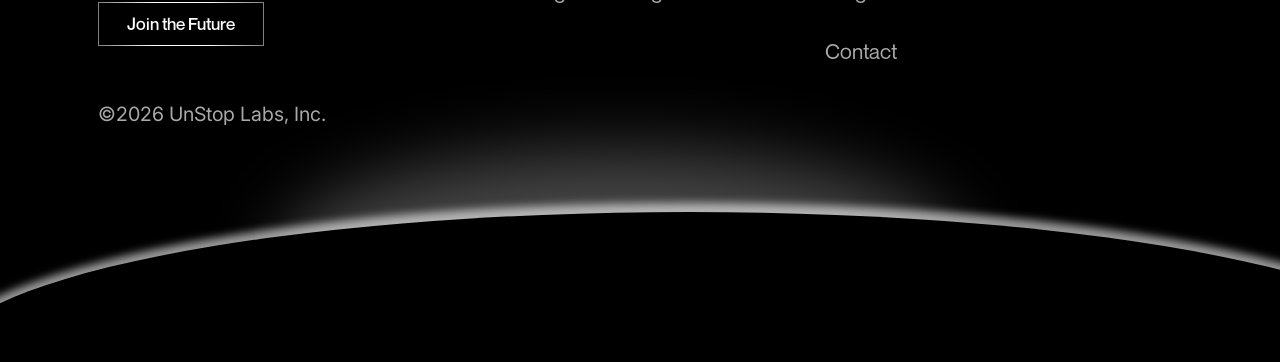
==== commit 25767d0d: "Add favicon, update page titles, and enhance blog card layout with new images" ====
--- a/index.html
+++ b/index.html
@@ -3,6 +3,7 @@
   <head>
     <meta charset="UTF-8" />
     <meta name="viewport" content="width=device-width, initial-scale=1.0" />
+    <link rel="icon" type="image/png" href="/assets/icons/Fabicon.png" />
     <link rel="stylesheet" href="./css/fonts.css" />
     <link rel="stylesheet" href="./css/styles.css" />
     <link rel="preconnect" href="https://fonts.googleapis.com" />
@@ -87,10 +88,10 @@
           </button>
 
           <!-- <a href="#">
-            <span class="rectangle"></span>
-            <span class="text">Whitepaper</span>
-          </a>
-        </div> -->
+              <span class="rectangle"></span>
+              <span class="text">Whitepaper</span>
+            </a> -->
+        </div>
 
         <!-- <div class="info">
           <p class="info-date m-0">Mar 23, 2026</p>
@@ -163,6 +164,8 @@
       </section> -->
 
       <section class="info-members">
+        <h2>Creating Global Connections and Building AI Space Tech</h2>
+
         <div class="img-container">
           <img src="/assets/images/map-large.png" alt="" />
         </div>
@@ -299,13 +302,141 @@
 
           <!-- <div class="img-blog-nav">
             <img src="/assets/images/img-blog-nav.png" alt="" />
-          </div>
-        </div> -->
-
-        <div class="blogs-img-container">
-          <div><img src="/assets/images/blog3.png" alt="" /></div>
-          <div><img src="/assets/images/blog2.png" alt="" /></div>
-          <div><img src="/assets/images/blog1.png" alt="" /></div>
+          </div> -->
+        </div>
+
+        <!-- <div class="blogs-img-container"> -->
+        <div class="blogs-card-container font-inter">
+          <div class="blog-card">
+            <div class="blog-img">
+              <img
+                src="https://upworkpreview.com/i/https://paragraph.com/api/og?title=How+DeSpace+%2B+Bittensor+Could+Turn+Satellite+Images+Into+Superpowers+for+Southeast+Asian+Farmers&blogName=UnStop-Labs&coverPhotoUrl=https%3A%2F%2Fstorage.googleapis.com%2Fpapyrus_images%2Fa01ad3b77ce6d40c7bd08e17c06fb6e92bef05ff1f30621dcc593e012b7933c8.jpg&publishedDate=1778981271255"
+                alt=""
+              />
+            </div>
+            <div class="blog-info">
+              <div class="blog-tags">
+                <span class="tag tag-inspiration">Inspiration</span>
+              </div>
+
+              <p>
+                <a
+                  class="blog-title"
+                  href="https://paragraph.com/@unstop-labs/how-despace-bittensor-could-turn-satellite-images-into-superpowers-for-southeast-asian-farmers"
+                  >How DeSpace + Bittensor Could Turn Satellite Images Into
+                  Superpowers for Southeast Asian Farmers</a
+                >
+              </p>
+
+              <p class="blog-description">
+                The Problem Nobody in Bangkok Tech Meetups Talks About Somewhere
+                in Thailand, Vietnam, Indonesia, or the Philippines, a farmer is
+                walking through a massive field trying to answer questions like:
+              </p>
+
+              <div class="blog-footer">
+                <div class="img">
+                  <img src="/assets/images/andy.png" alt="" />
+                </div>
+                <p class="author">Andy Claremont</p>
+                <p class="date">22 Nov 2023</p>
+              </div>
+            </div>
+          </div>
+
+          <div class="blog-card">
+            <div class="blog-img">
+              <img src="/assets/images/blog-community-challenge.png" alt="" />
+            </div>
+            <div class="blog-info">
+              <div class="blog-tags">
+                <span class="tag tag-news">News</span>
+              </div>
+
+              <p>
+                <a class="blog-title" href="#"
+                  >Meet your Glide Certified community</a
+                >
+              </p>
+
+              <p class="blog-description">
+                Last month we announced Glide’s first level of certification. To
+                celebrate the launch, we challenged our Glide community members
+                to share their certifications on LinkedIn. Here are the winners.
+              </p>
+
+              <div class="blog-footer">
+                <div class="img">
+                  <img src="/assets/images/andy.png" alt="" />
+                </div>
+                <p class="author">Andy Claremont</p>
+                <p class="date">22 Nov 2023</p>
+              </div>
+            </div>
+          </div>
+
+          <div class="blog-card">
+            <div class="blog-img">
+              <img src="/assets/images/blog2.png" alt="" />
+            </div>
+            <div class="blog-info">
+              <div class="blog-tags">
+                <span class="tag tag-learn">Learn</span>
+              </div>
+
+              <p>
+                <a class="blog-title" href="#"
+                  >Create custom IT asset management software that is
+                  tailor-made for your team's needs</a
+                >
+              </p>
+
+              <p class="blog-description">
+                Build an asset management solution that helps your IT team keep
+                devices, software, licenses, and their associated costs
+                organized
+              </p>
+
+              <div class="blog-footer">
+                <div class="img">
+                  <img src="/assets/images/wren.png" alt="" />
+                </div>
+                <p class="author">Wren Noble</p>
+                <p class="date">16 Nov 2023</p>
+              </div>
+            </div>
+          </div>
+
+          <div class="blog-card">
+            <div class="blog-img">
+              <img src="/assets/images/blog3.png" alt="" />
+            </div>
+            <div class="blog-info">
+              <div class="blog-tags">
+                <span class="tag tag-tech">Tech</span>
+                <span class="tag tag-inspiration">Inspiration</span>
+              </div>
+
+              <p>
+                <a class="blog-title" href="#"
+                  >You need to be building business apps with adaptive design</a
+                >
+              </p>
+
+              <p class="blog-description">
+                Build software for your team that works on mobile without
+                creating a mountain of extra work for yourself
+              </p>
+
+              <div class="blog-footer">
+                <div class="img">
+                  <img src="/assets/images/tristan.png" alt="" />
+                </div>
+                <p class="author">Tristan L'Abbé</p>
+                <p class="date">15 Nov 2023</p>
+              </div>
+            </div>
+          </div>
         </div>
 
         <!-- <div class="img-link">
@@ -386,6 +517,41 @@
       <div class="overlap-circle"></div>
     </footer>
 
-    <script src="/index.js"></script>
+    <script>
+      document.addEventListener("DOMContentLoaded", () => {
+        const container = document.querySelector(".blogs-card-container");
+        let isDown = false;
+        let startX;
+        let scrollLeft;
+
+        container.addEventListener("mousedown", (e) => {
+          isDown = true;
+          container.style.cursor = "grabbing";
+          startX = e.pageX - container.offsetLeft;
+          scrollLeft = container.scrollLeft;
+        });
+
+        container.addEventListener("mouseleave", () => {
+          isDown = false;
+          container.style.cursor = "grab";
+        });
+
+        container.addEventListener("mouseup", () => {
+          isDown = false;
+          container.style.cursor = "grab";
+        });
+
+        container.addEventListener("mousemove", (e) => {
+          if (!isDown) return;
+          e.preventDefault();
+          const x = e.pageX - container.offsetLeft;
+          const walk = (x - startX) * 2; // Scroll speed
+          container.scrollLeft = scrollLeft - walk;
+        });
+
+        // Change cursor on hover
+        container.style.cursor = "grab";
+      });
+    </script>
   </body>
 </html>
--- a/css/styles.css
+++ b/css/styles.css
@@ -371,6 +371,14 @@
   margin-bottom: 81.2px;
 }
 
+.info-members h2 {
+  font-weight: 500;
+  font-size: 2.355rem;
+  max-width: 342.04px;
+  margin: 0 auto 15px;
+  text-align: center;
+}
+
 .img-container {
   width: 100%;
   text-align: center;
@@ -529,7 +537,7 @@
 /* Blogs Section */
 
 .blogs {
-  padding: 0 24px 173.86px;
+  padding: 0 0 173.86px 24px;
 }
 
 .blogs h2 {
@@ -539,10 +547,95 @@
   margin-bottom: 39px;
 }
 
-.blogs-img-container {
+.blogs-card-container {
   display: flex;
   gap: 9.88px;
-  overflow: hidden;
+  overflow-x: auto;
+  scrollbar-width: none; /* For Firefox */
+}
+
+/* Hide scrollbar for WebKit browsers */
+.blogs-card-container::-webkit-scrollbar {
+  display: none;
+}
+
+.blogs-card-container > div {
+  min-width: 161.41px;
+  max-width: 161.41px;
+}
+
+.blog-card .blog-info {
+  padding: 9.88px 0 10.76px;
+}
+
+.blog-card .tag {
+  display: inline-block;
+  font-size: 0.445rem;
+  line-height: 6.79px;
+  padding: 4.75px 8px;
+}
+
+.blog-card .tag-news {
+  color: #f3b2d5;
+  background-color: #381e2c;
+}
+
+.blog-card .tag-learn {
+  color: #18bed4;
+  background-color: #073940;
+}
+
+.blog-card .tag-tech {
+  color: #ffa188;
+  background-color: #541a0b;
+}
+
+.blog-card .tag-inspiration {
+  color: #dfec94;
+  background-color: #2a3009;
+}
+
+.blog-card .blog-title {
+  display: block;
+  font-size: 0.815rem;
+  line-height: 10.71px;
+  color: var(--color-white);
+  text-decoration: none;
+}
+
+.blog-card .blog-description {
+  font-size: 0.663rem;
+  line-height: 9.88px;
+  color: #7c7c86;
+}
+
+.blog-card .tag,
+.blog-card .blog-title,
+.blog .blog-footer .author {
+  font-weight: 600;
+}
+
+.blog-card .blog-footer {
+  display: flex;
+  align-items: center;
+  gap: 3.29px;
+}
+
+.blog-card .blog-footer > .img {
+  width: 9.88px;
+  height: 9.88px;
+}
+
+.blog-card .author {
+  font-size: 0.486rem;
+  line-height: 6.42px;
+  color: #d8d8db;
+}
+
+.blog-card .date {
+  font-size: 0.486rem;
+  line-height: 6.42px;
+  color: #96969e;
 }
 
 .blogs .img-link {
@@ -556,10 +649,6 @@
 
 .blogs img {
   width: 100%;
-}
-
-.blogs-img-container > div {
-  flex: 1 0 161px;
 }
 
 .img-blog-nav {
@@ -1512,7 +1601,11 @@
 
   .info-members {
     margin-top: 289px;
-    /* margin-bottom: 310px; */
+  }
+
+  .info-members h2 {
+    font-size: 6.338rem;
+    max-width: 920px;
   }
 
   .app-overview {
@@ -1618,11 +1711,6 @@
     margin-bottom: 80px;
   }
 
-  .blogs .header {
-    display: flex;
-    justify-content: space-between;
-  }
-
   .img-blog-nav {
     display: block;
     width: 519.5px;
@@ -2181,6 +2269,56 @@
   .get-start-links {
     margin: 56.59px 0 40.59px;
   }
+
+  /* Blogs */
+
+  .blogs-card-container {
+    gap: 24px;
+  }
+
+  .blogs-card-container > div {
+    min-width: 392px;
+    max-width: 392px;
+  }
+
+  .blog-card .blog-info {
+    padding: 24px 0 26px;
+  }
+
+  .blog-card .tag {
+    font-size: 1.08rem;
+    line-height: 16.5px;
+    padding: 4.75px 0;
+  }
+
+  .blog-card .blog-title {
+    font-size: 1.98rem;
+    line-height: 26px;
+  }
+
+  .blog-card .blog-description {
+    font-size: 1.61rem;
+    line-height: 24px;
+  }
+
+  .blog-card .blog-footer {
+    gap: 4.15px;
+  }
+
+  .blog-card .blog-footer > .img {
+    width: 24px;
+    height: 24px;
+  }
+
+  .blog-card .author {
+    font-size: 1.18rem;
+    line-height: 15.6px;
+  }
+
+  .blog-card .date {
+    font-size: 1.18rem;
+    line-height: 15.6px;
+  }
 }
 
 @media screen and (min-width: 1270px) {
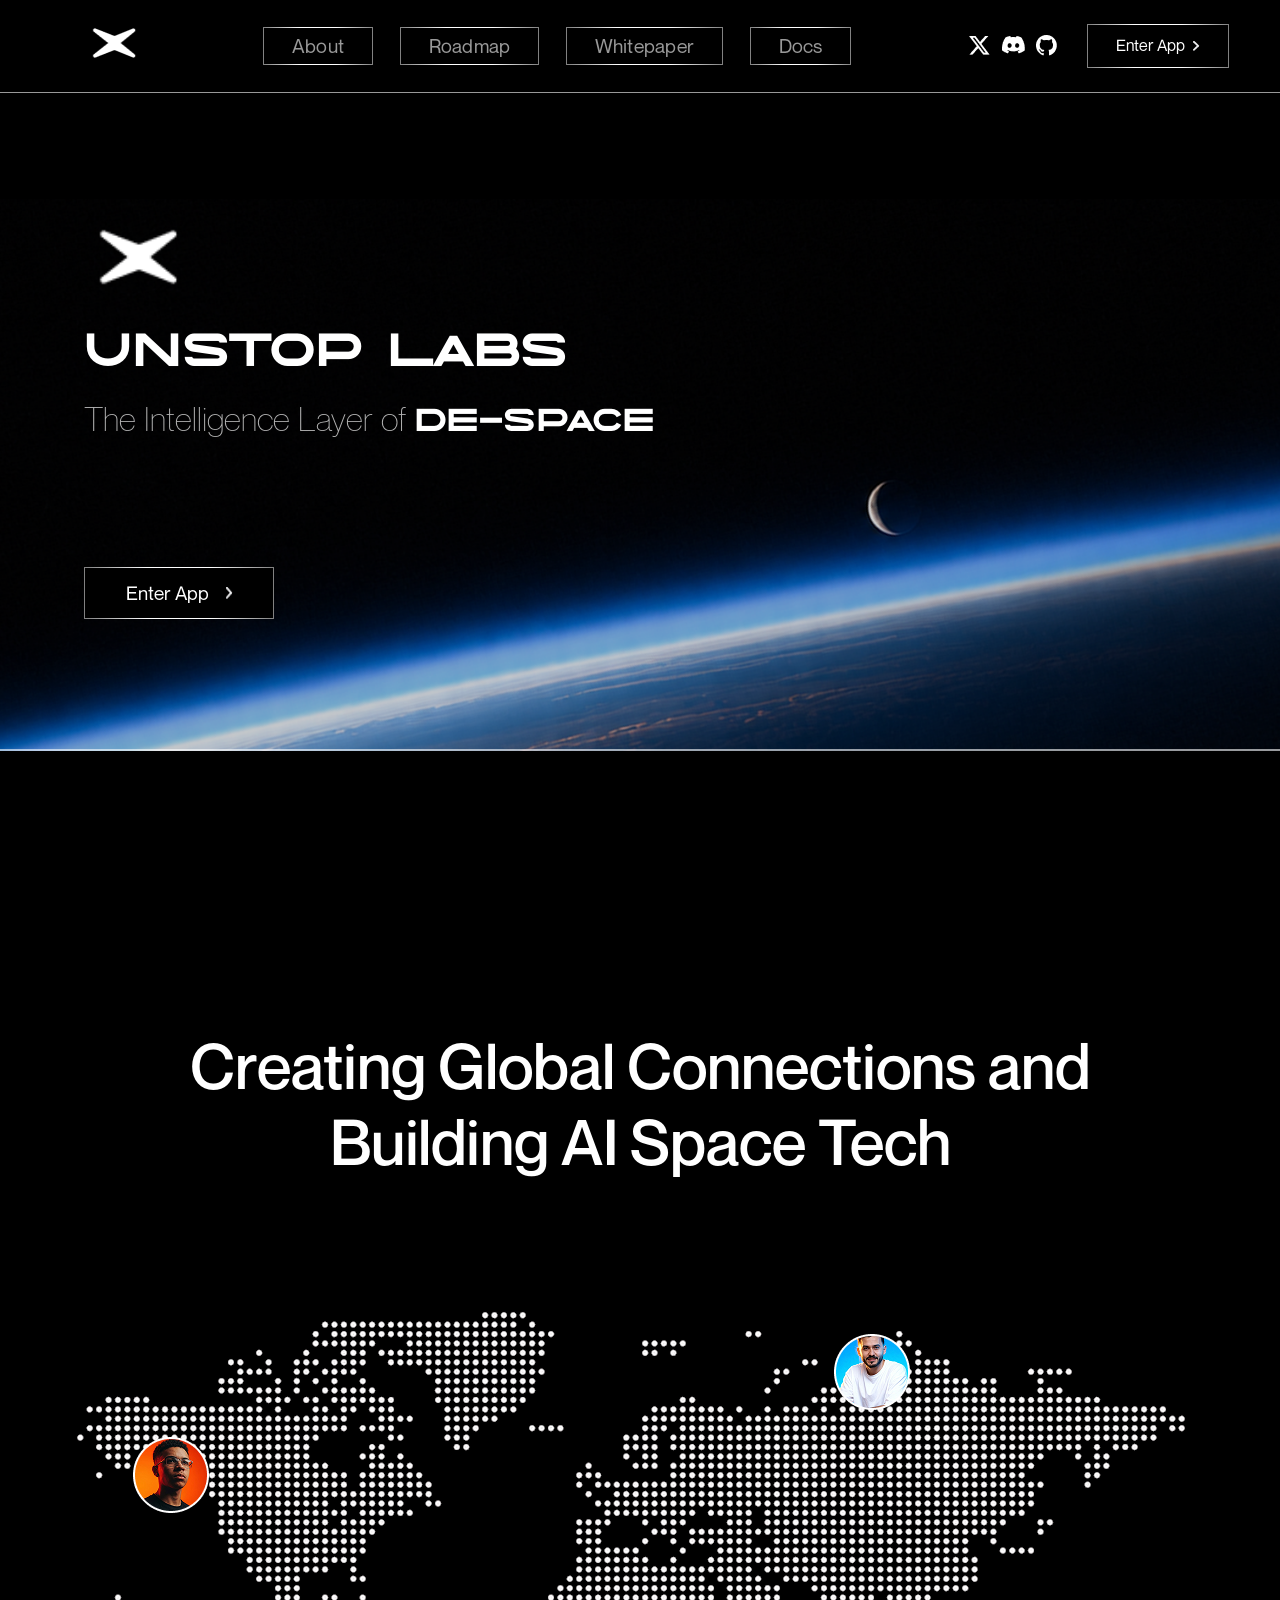
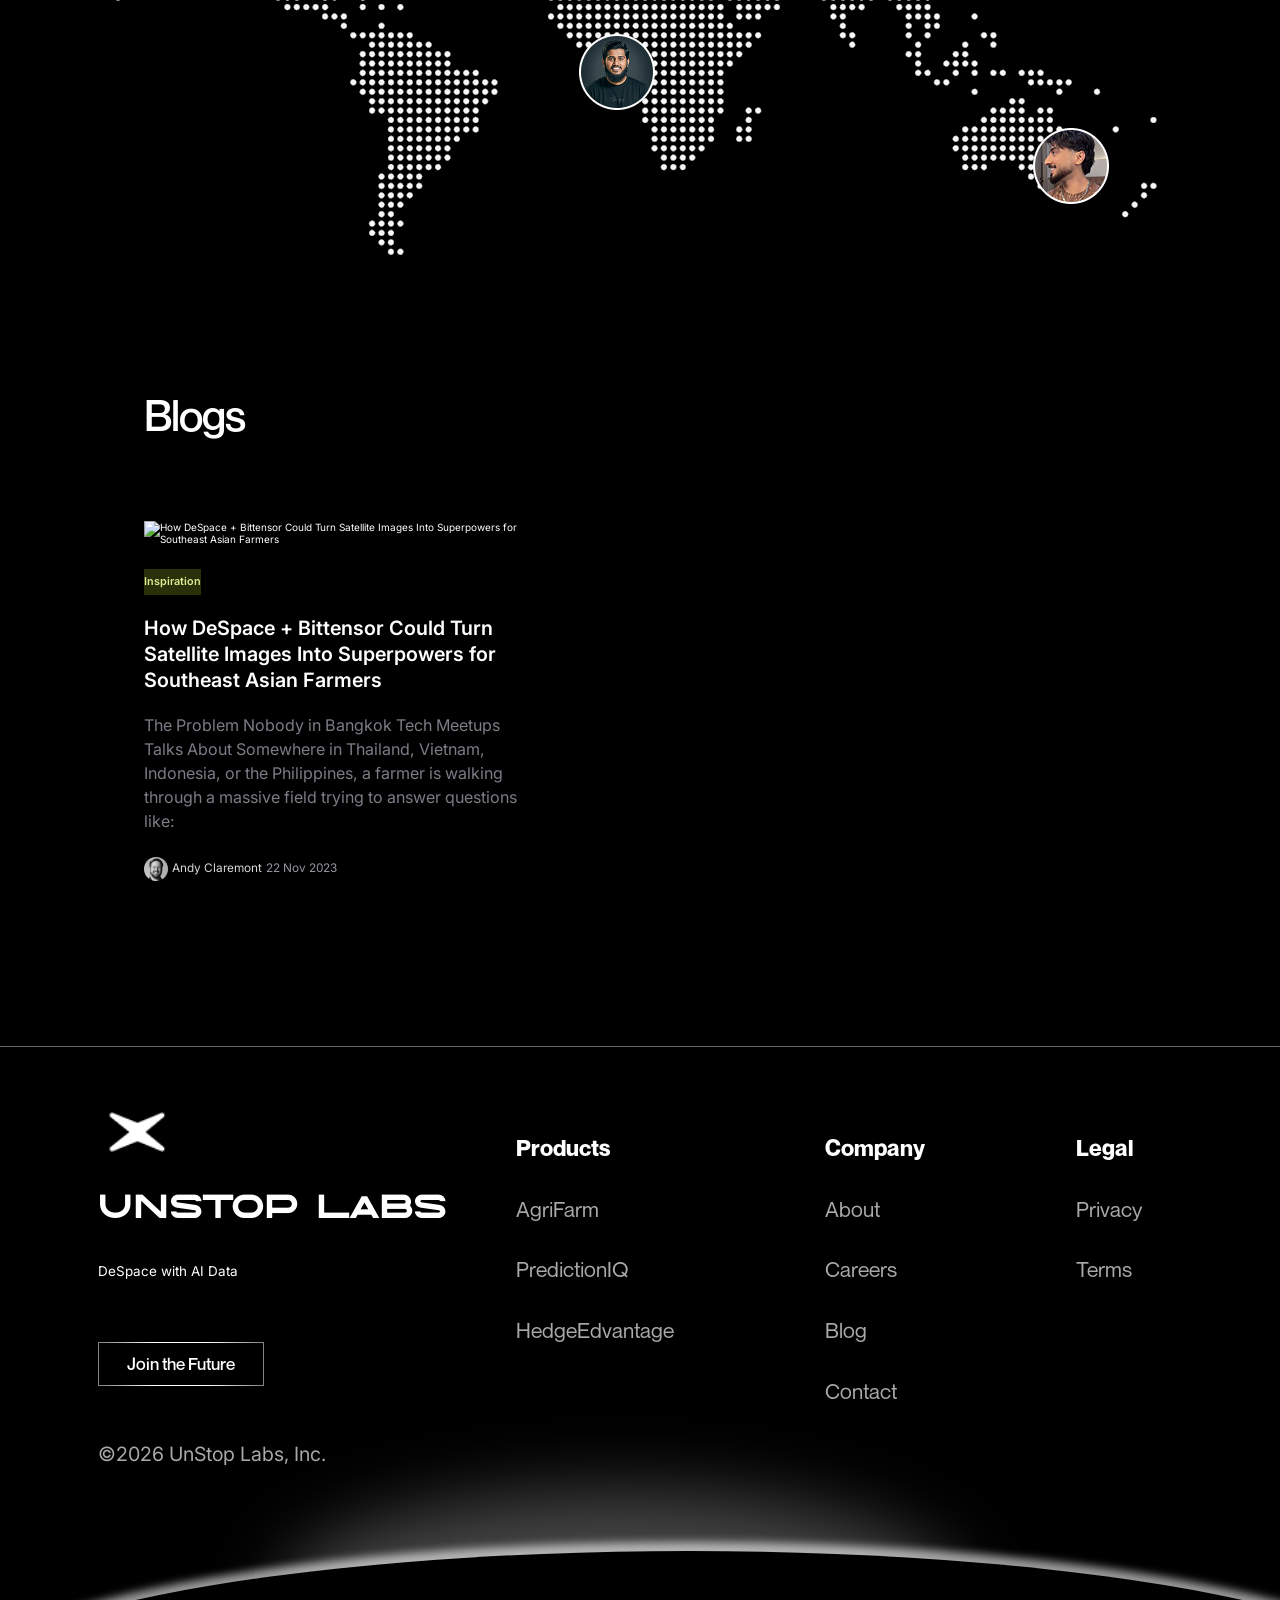
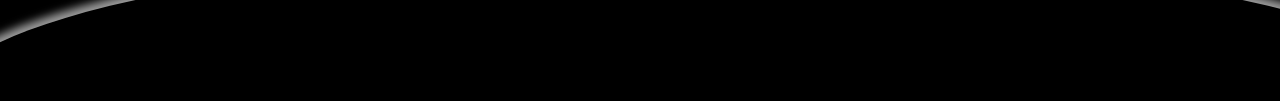
==== commit 88c6c207: "Show only the DeSpace/Bittensor blog post, make card fully clickable Co-Authored-By: Claude Sonnet 4" ====
--- a/index.html
+++ b/index.html
@@ -307,11 +307,11 @@
 
         <!-- <div class="blogs-img-container"> -->
         <div class="blogs-card-container font-inter">
-          <div class="blog-card">
+          <a class="blog-card" href="https://paragraph.com/@unstop-labs/how-despace-bittensor-could-turn-satellite-images-into-superpowers-for-southeast-asian-farmers" target="_blank">
             <div class="blog-img">
               <img
                 src="https://upworkpreview.com/i/https://paragraph.com/api/og?title=How+DeSpace+%2B+Bittensor+Could+Turn+Satellite+Images+Into+Superpowers+for+Southeast+Asian+Farmers&blogName=UnStop-Labs&coverPhotoUrl=https%3A%2F%2Fstorage.googleapis.com%2Fpapyrus_images%2Fa01ad3b77ce6d40c7bd08e17c06fb6e92bef05ff1f30621dcc593e012b7933c8.jpg&publishedDate=1778981271255"
-                alt=""
+                alt="How DeSpace + Bittensor Could Turn Satellite Images Into Superpowers for Southeast Asian Farmers"
               />
             </div>
             <div class="blog-info">
@@ -319,13 +319,9 @@
                 <span class="tag tag-inspiration">Inspiration</span>
               </div>
 
-              <p>
-                <a
-                  class="blog-title"
-                  href="https://paragraph.com/@unstop-labs/how-despace-bittensor-could-turn-satellite-images-into-superpowers-for-southeast-asian-farmers"
-                  >How DeSpace + Bittensor Could Turn Satellite Images Into
-                  Superpowers for Southeast Asian Farmers</a
-                >
+              <p class="blog-title">
+                How DeSpace + Bittensor Could Turn Satellite Images Into
+                Superpowers for Southeast Asian Farmers
               </p>
 
               <p class="blog-description">
@@ -342,101 +338,7 @@
                 <p class="date">22 Nov 2023</p>
               </div>
             </div>
-          </div>
-
-          <div class="blog-card">
-            <div class="blog-img">
-              <img src="/assets/images/blog-community-challenge.png" alt="" />
-            </div>
-            <div class="blog-info">
-              <div class="blog-tags">
-                <span class="tag tag-news">News</span>
-              </div>
-
-              <p>
-                <a class="blog-title" href="#"
-                  >Meet your Glide Certified community</a
-                >
-              </p>
-
-              <p class="blog-description">
-                Last month we announced Glide’s first level of certification. To
-                celebrate the launch, we challenged our Glide community members
-                to share their certifications on LinkedIn. Here are the winners.
-              </p>
-
-              <div class="blog-footer">
-                <div class="img">
-                  <img src="/assets/images/andy.png" alt="" />
-                </div>
-                <p class="author">Andy Claremont</p>
-                <p class="date">22 Nov 2023</p>
-              </div>
-            </div>
-          </div>
-
-          <div class="blog-card">
-            <div class="blog-img">
-              <img src="/assets/images/blog2.png" alt="" />
-            </div>
-            <div class="blog-info">
-              <div class="blog-tags">
-                <span class="tag tag-learn">Learn</span>
-              </div>
-
-              <p>
-                <a class="blog-title" href="#"
-                  >Create custom IT asset management software that is
-                  tailor-made for your team's needs</a
-                >
-              </p>
-
-              <p class="blog-description">
-                Build an asset management solution that helps your IT team keep
-                devices, software, licenses, and their associated costs
-                organized
-              </p>
-
-              <div class="blog-footer">
-                <div class="img">
-                  <img src="/assets/images/wren.png" alt="" />
-                </div>
-                <p class="author">Wren Noble</p>
-                <p class="date">16 Nov 2023</p>
-              </div>
-            </div>
-          </div>
-
-          <div class="blog-card">
-            <div class="blog-img">
-              <img src="/assets/images/blog3.png" alt="" />
-            </div>
-            <div class="blog-info">
-              <div class="blog-tags">
-                <span class="tag tag-tech">Tech</span>
-                <span class="tag tag-inspiration">Inspiration</span>
-              </div>
-
-              <p>
-                <a class="blog-title" href="#"
-                  >You need to be building business apps with adaptive design</a
-                >
-              </p>
-
-              <p class="blog-description">
-                Build software for your team that works on mobile without
-                creating a mountain of extra work for yourself
-              </p>
-
-              <div class="blog-footer">
-                <div class="img">
-                  <img src="/assets/images/tristan.png" alt="" />
-                </div>
-                <p class="author">Tristan L'Abbé</p>
-                <p class="date">15 Nov 2023</p>
-              </div>
-            </div>
-          </div>
+          </a>
         </div>
 
         <!-- <div class="img-link">
--- a/css/styles.css
+++ b/css/styles.css
@@ -375,7 +375,7 @@
   font-weight: 500;
   font-size: 2.355rem;
   max-width: 342.04px;
-  margin: 0 auto 15px;
+  margin: 0 auto 30px;
   text-align: center;
 }
 
@@ -559,9 +559,15 @@
   display: none;
 }
 
-.blogs-card-container > div {
+.blogs-card-container > .blog-card {
   min-width: 161.41px;
   max-width: 161.41px;
+}
+
+a.blog-card {
+  text-decoration: none;
+  color: inherit;
+  display: block;
 }
 
 .blog-card .blog-info {
@@ -1601,11 +1607,13 @@
 
   .info-members {
     margin-top: 289px;
+    margin-top: 276px;
   }
 
   .info-members h2 {
     font-size: 6.338rem;
     max-width: 920px;
+    margin-bottom: 81px;
   }
 
   .app-overview {
@@ -1697,7 +1705,7 @@
   }
 
   .blogs {
-    padding: 176px 144px 132px;
+    padding: 0 144px 132px;
   }
 
   .blogs-img-container {
@@ -2276,7 +2284,7 @@
     gap: 24px;
   }
 
-  .blogs-card-container > div {
+  .blogs-card-container > .blog-card {
     min-width: 392px;
     max-width: 392px;
   }
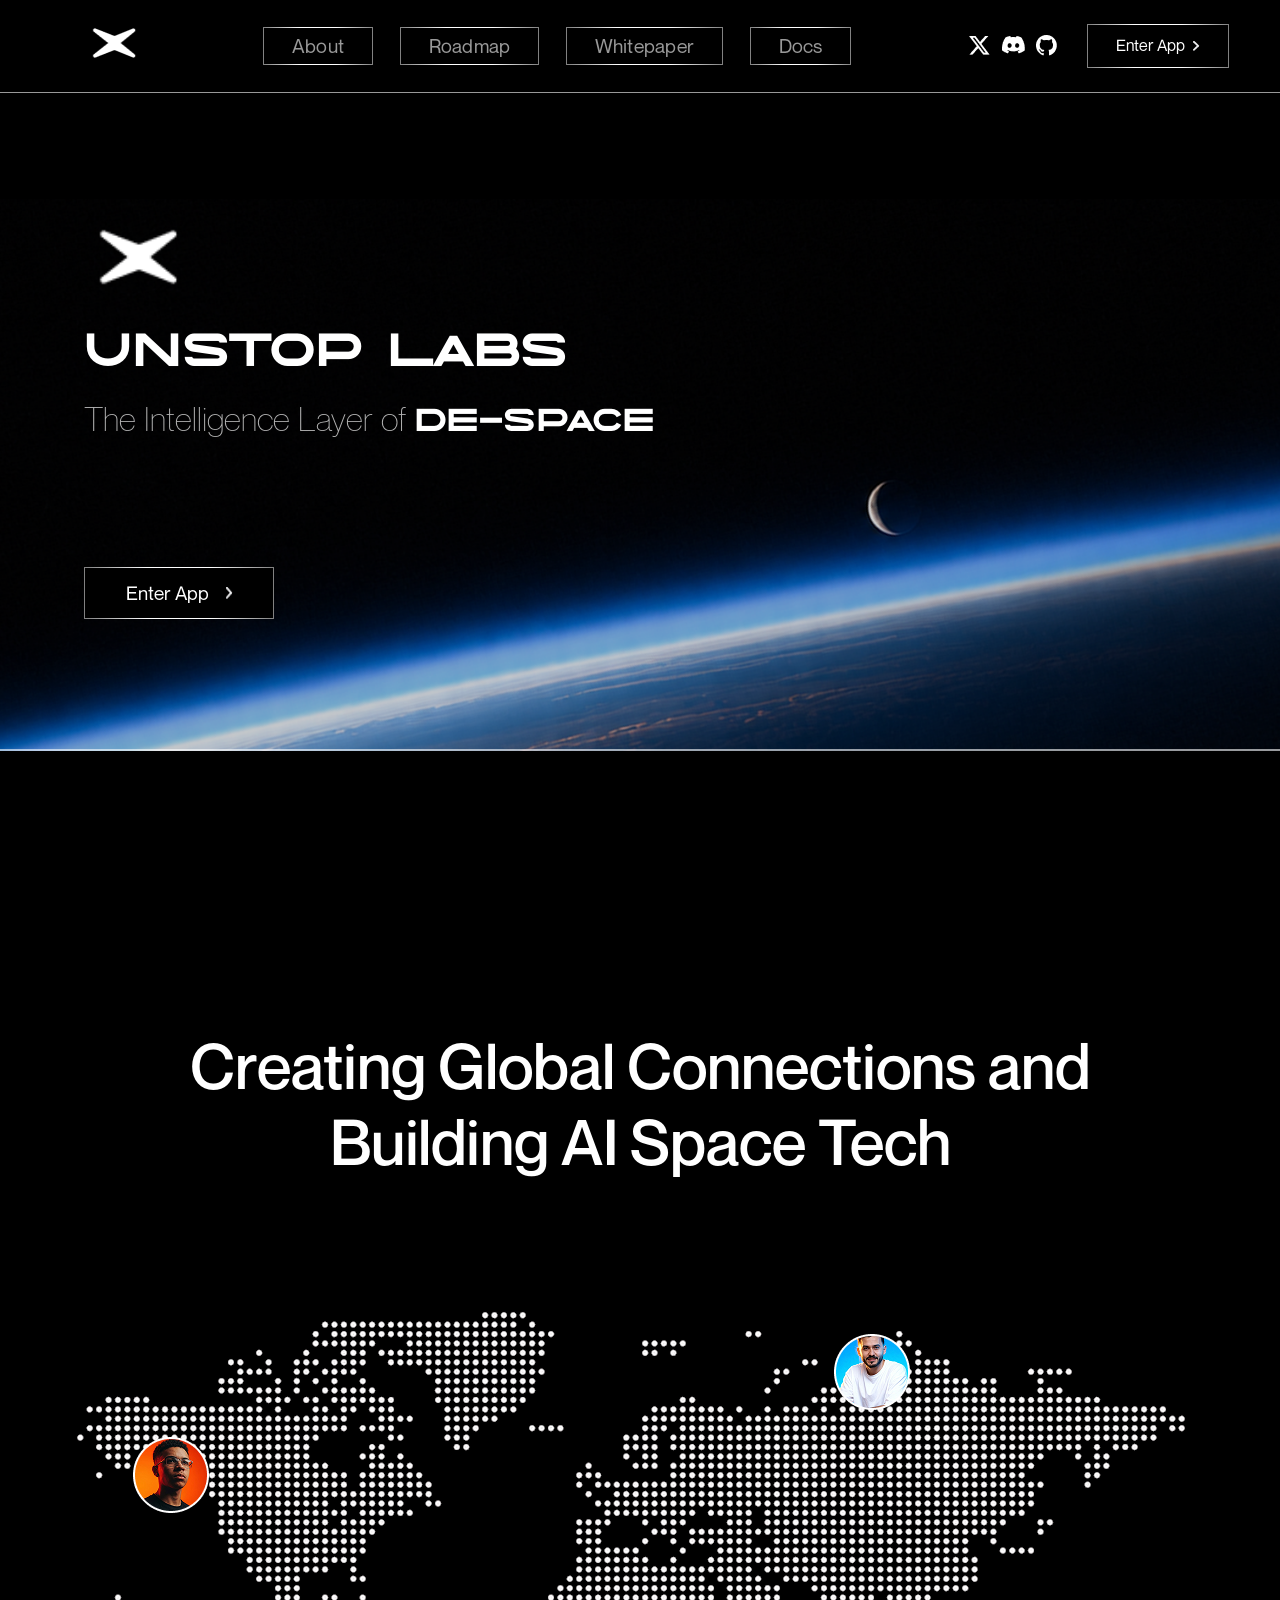
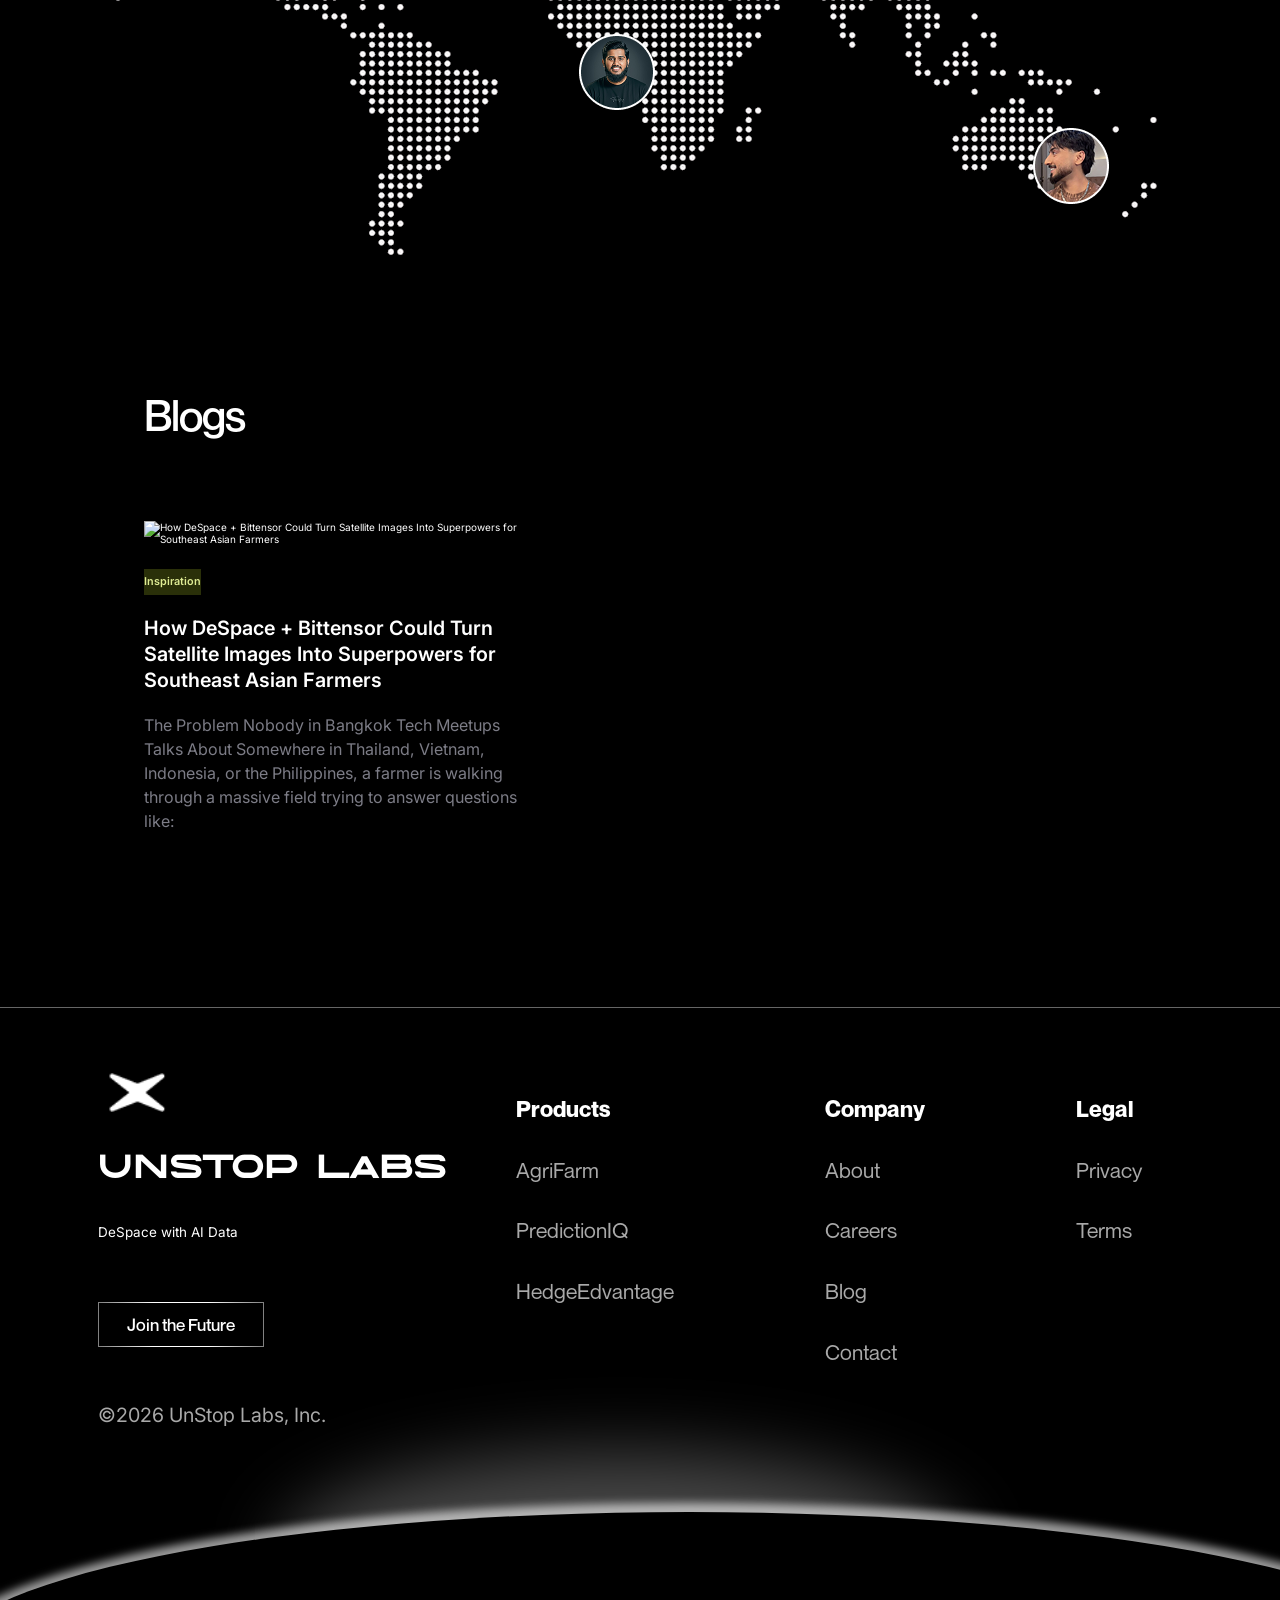
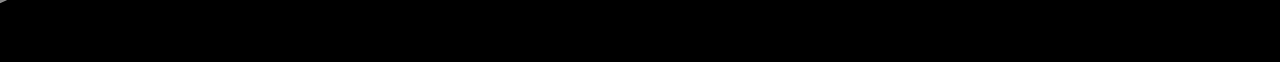
==== commit 755dd7b5: "Remove author/date footer from blog card Co-Authored-By: Claude Sonnet 4.6 <noreply@anthropic.com>" ====
--- a/index.html
+++ b/index.html
@@ -330,13 +330,6 @@
                 walking through a massive field trying to answer questions like:
               </p>
 
-              <div class="blog-footer">
-                <div class="img">
-                  <img src="/assets/images/andy.png" alt="" />
-                </div>
-                <p class="author">Andy Claremont</p>
-                <p class="date">22 Nov 2023</p>
-              </div>
             </div>
           </a>
         </div>
